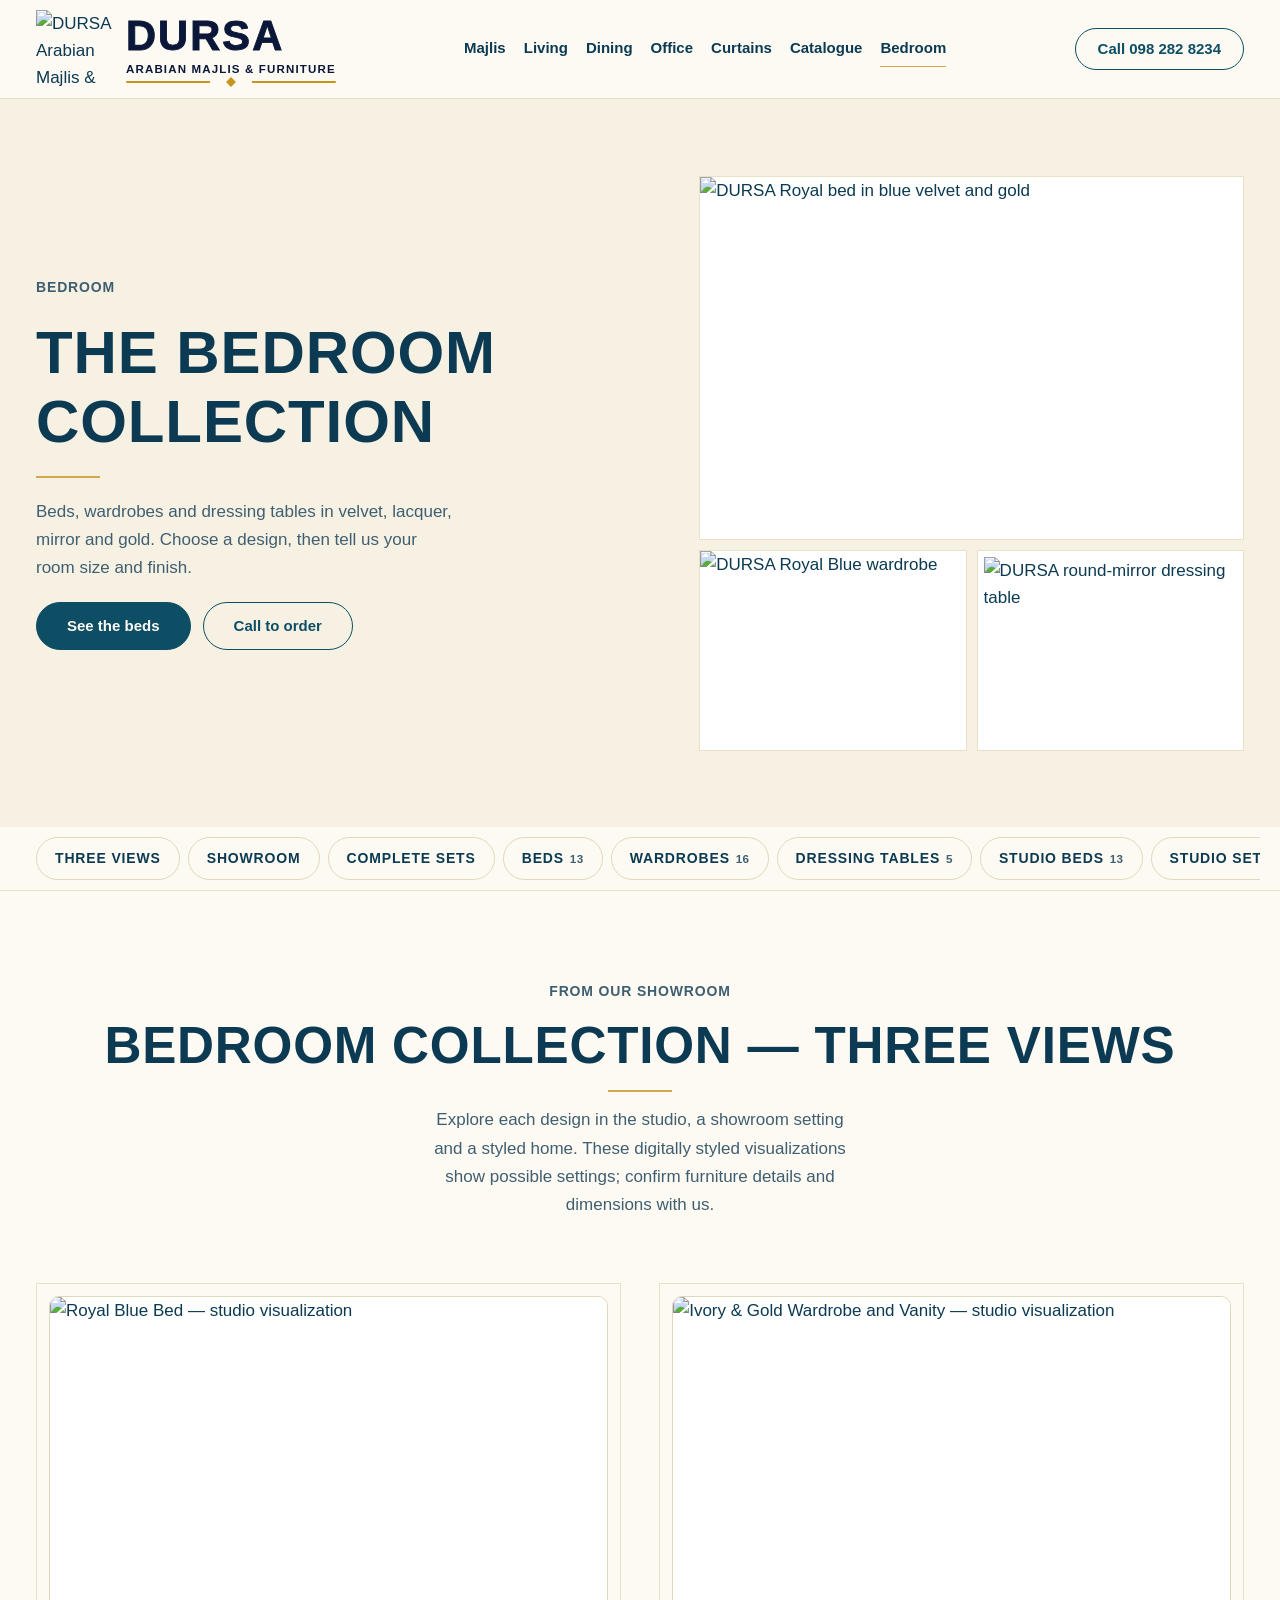
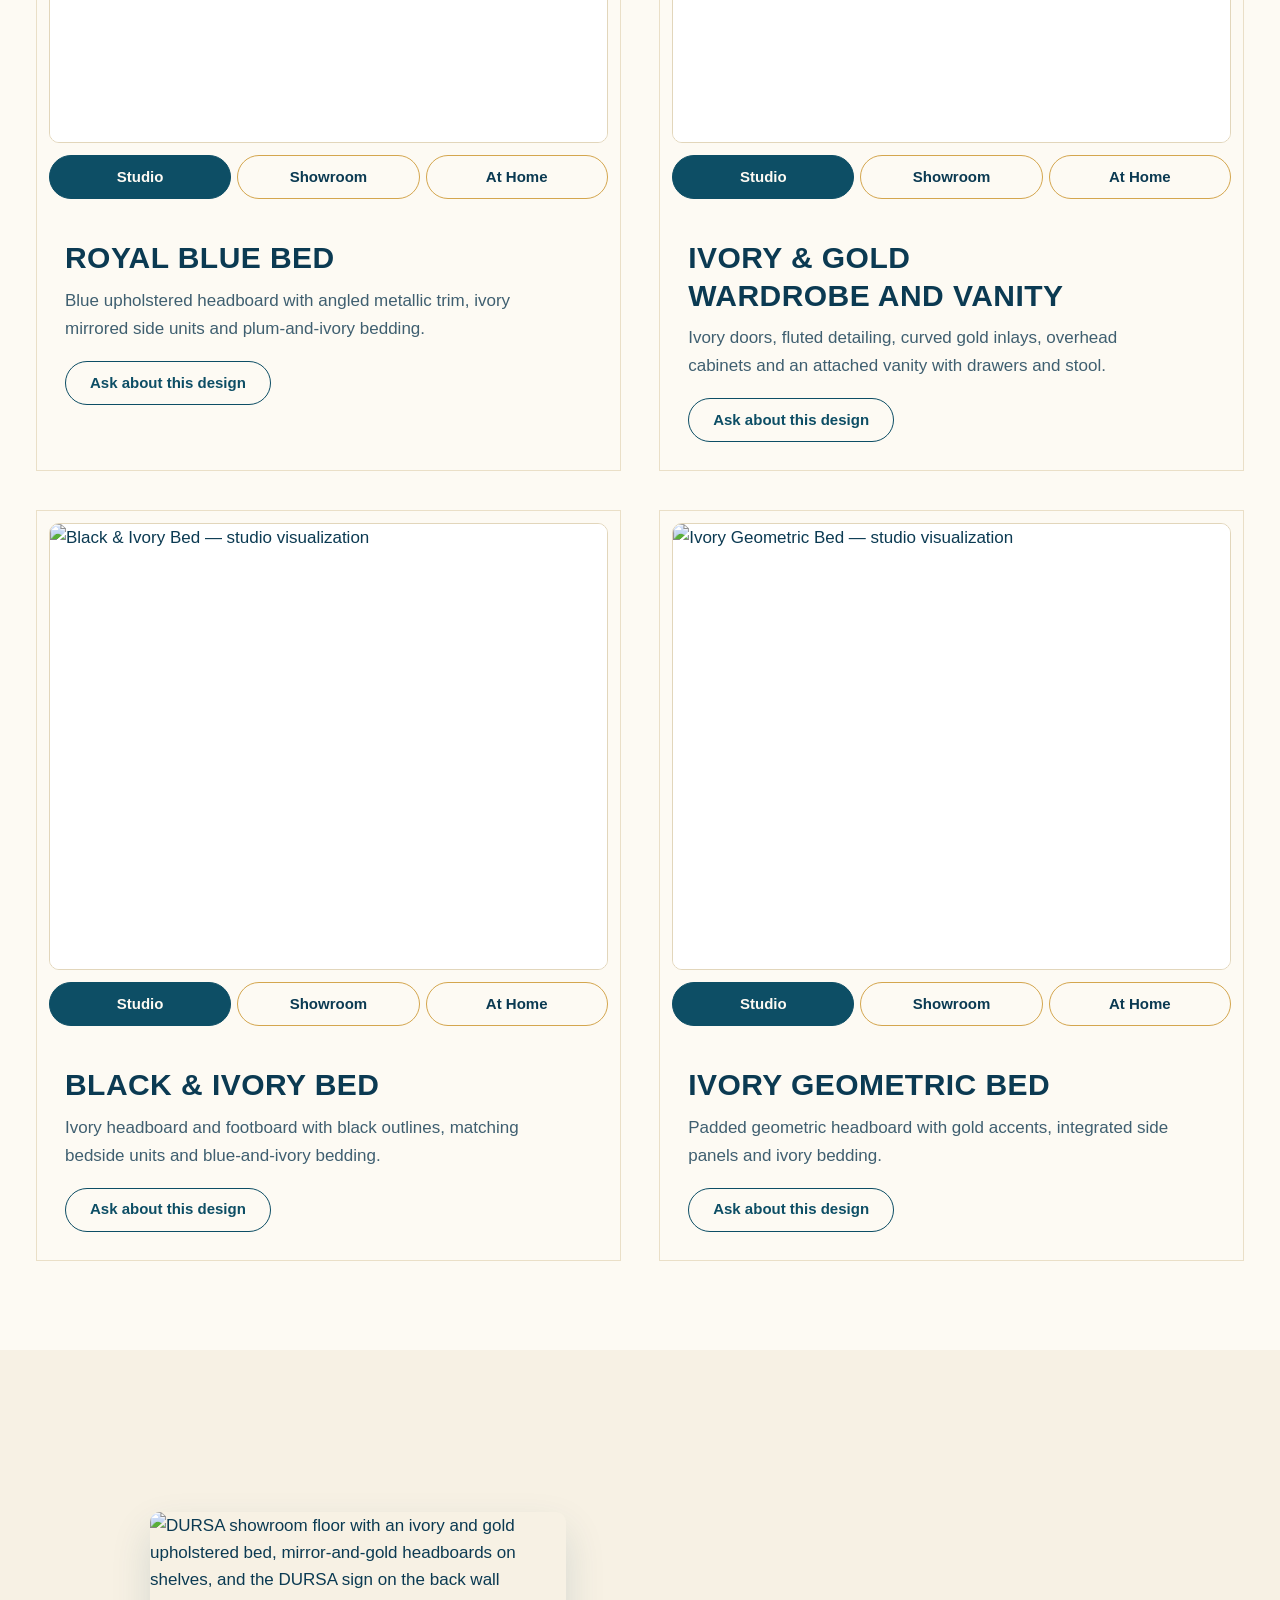
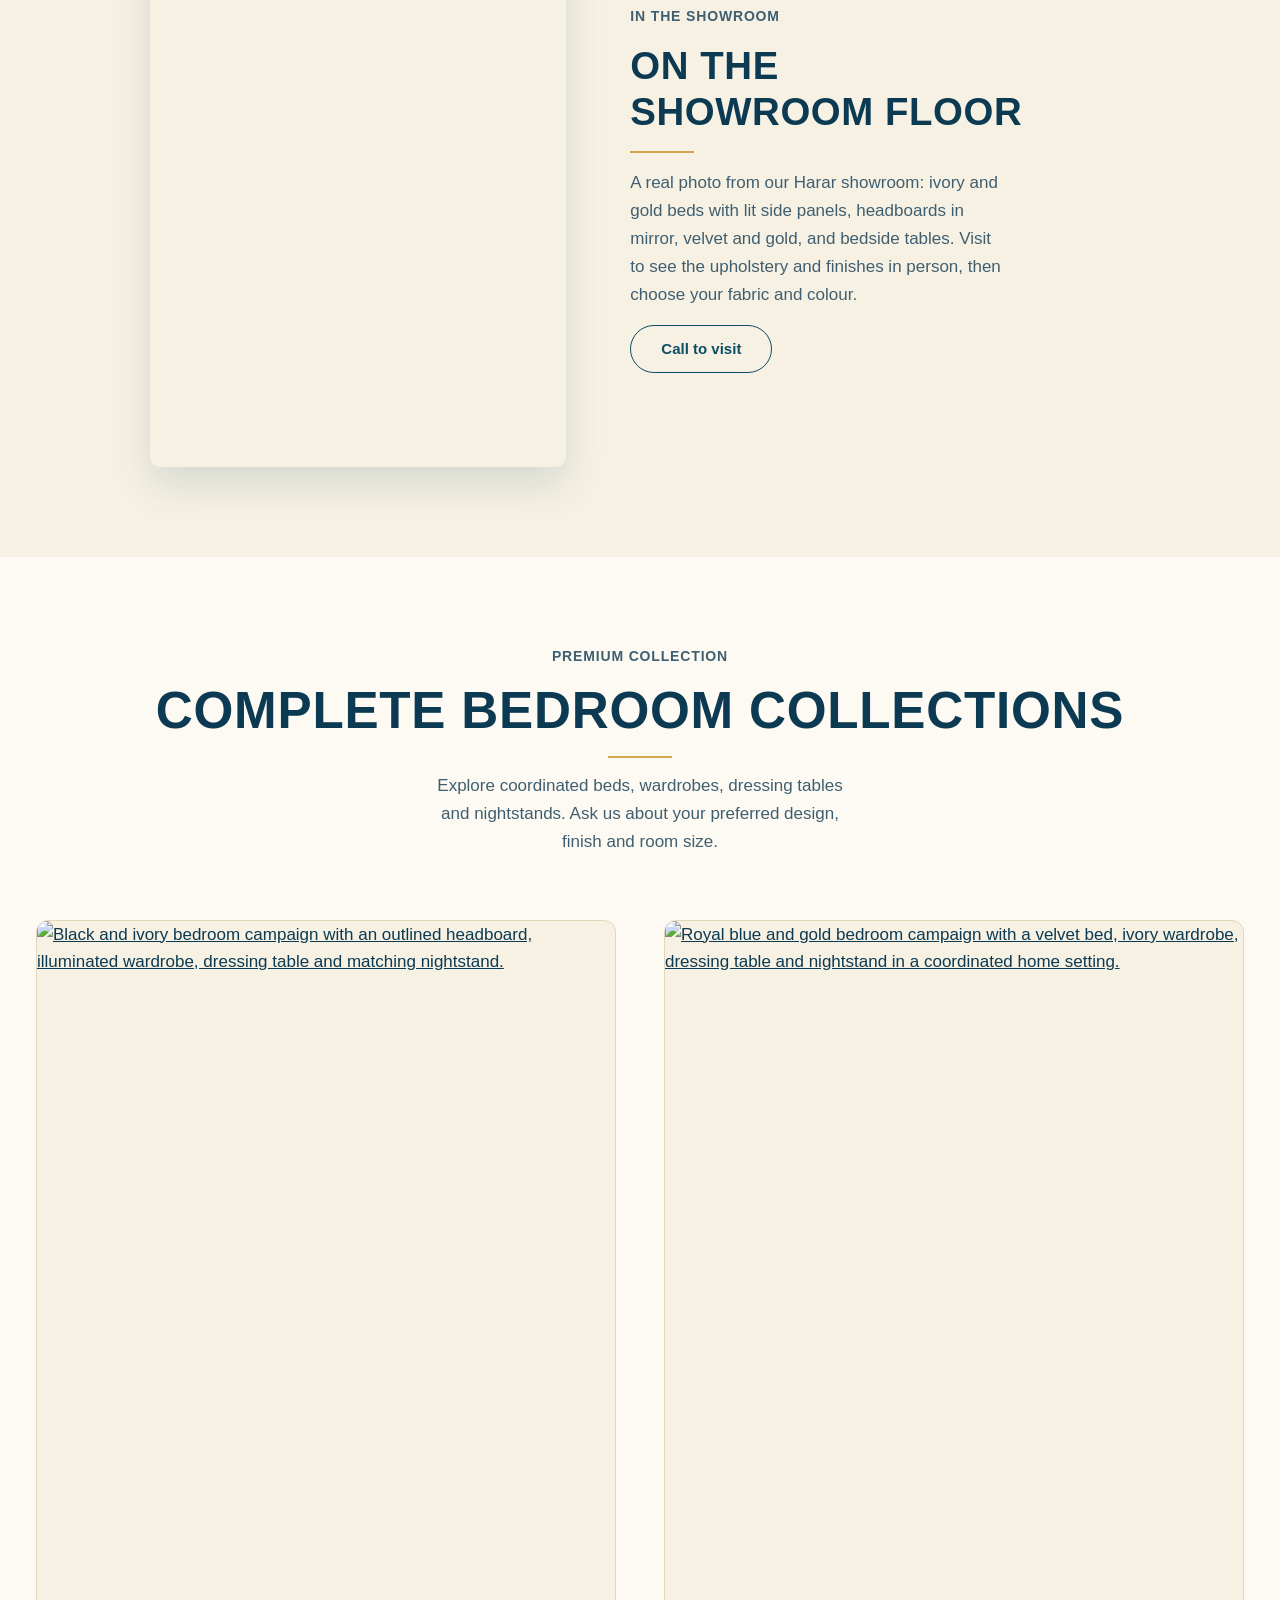
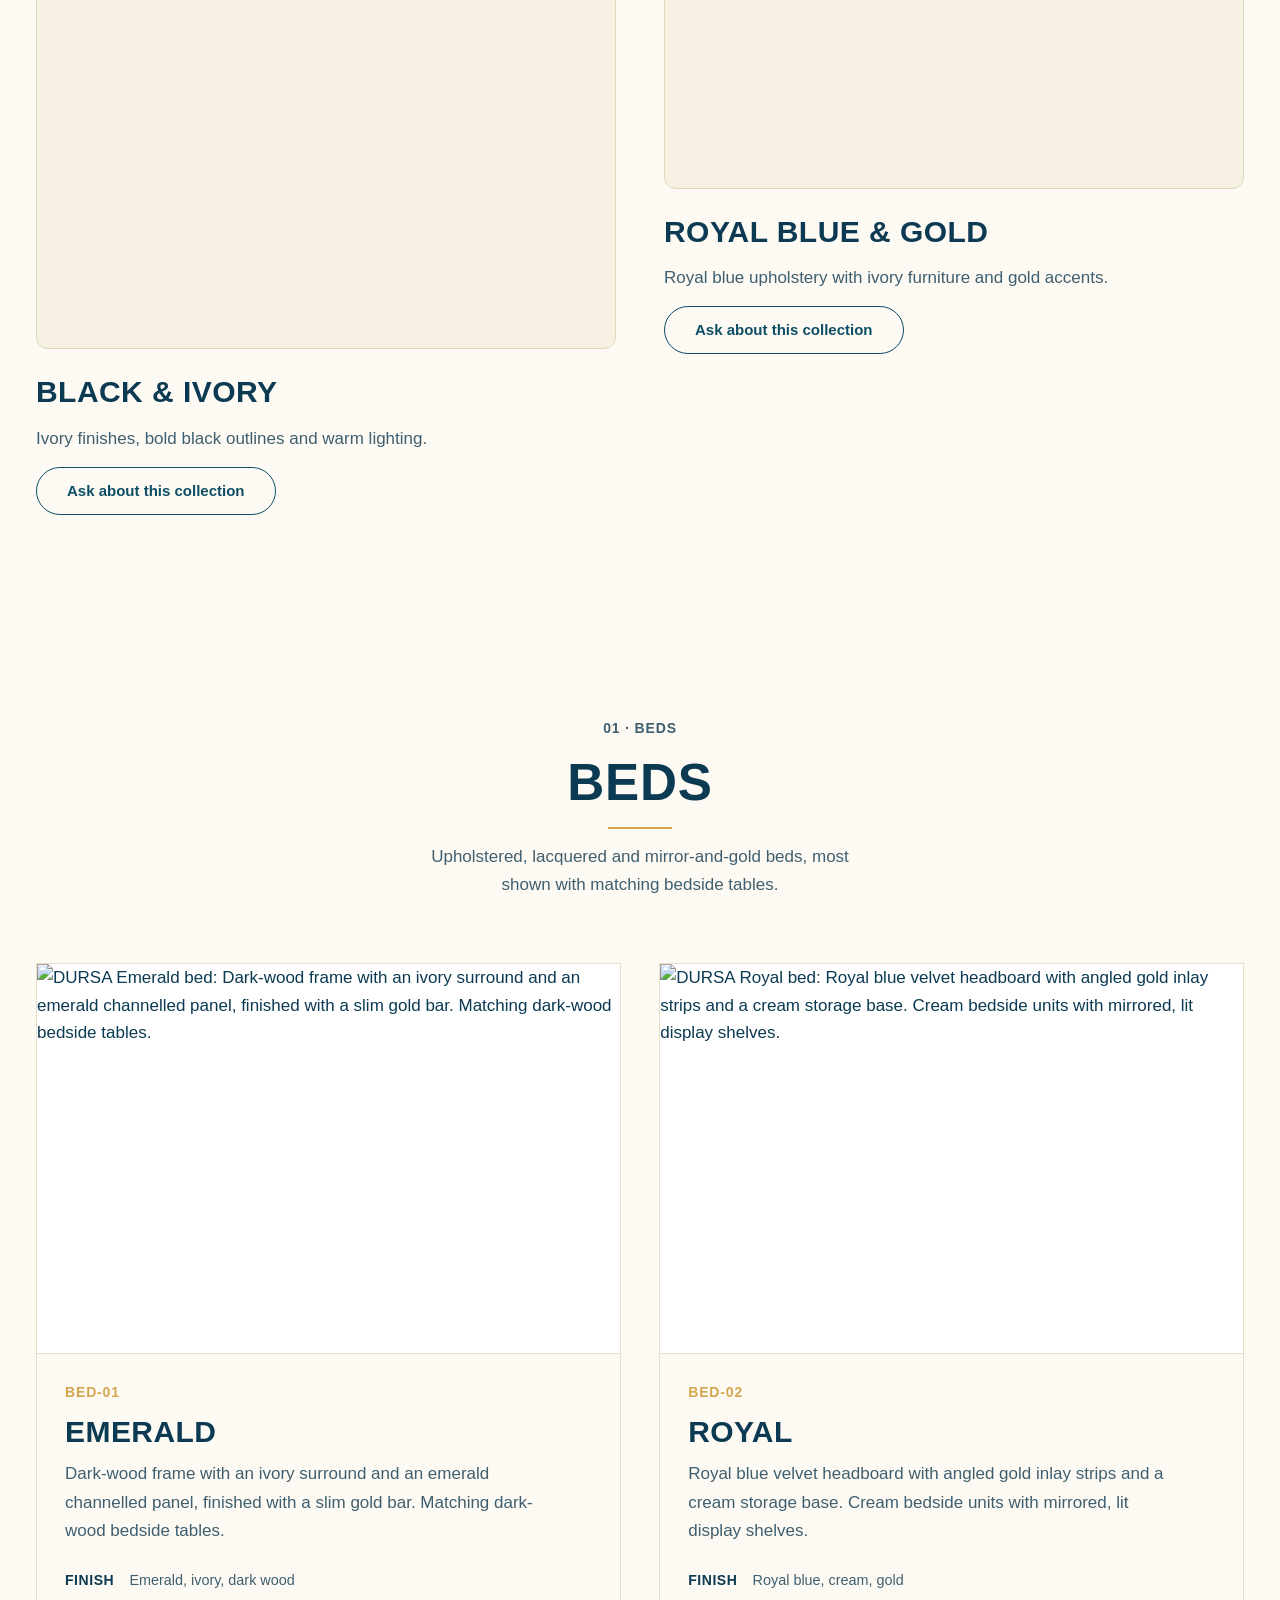
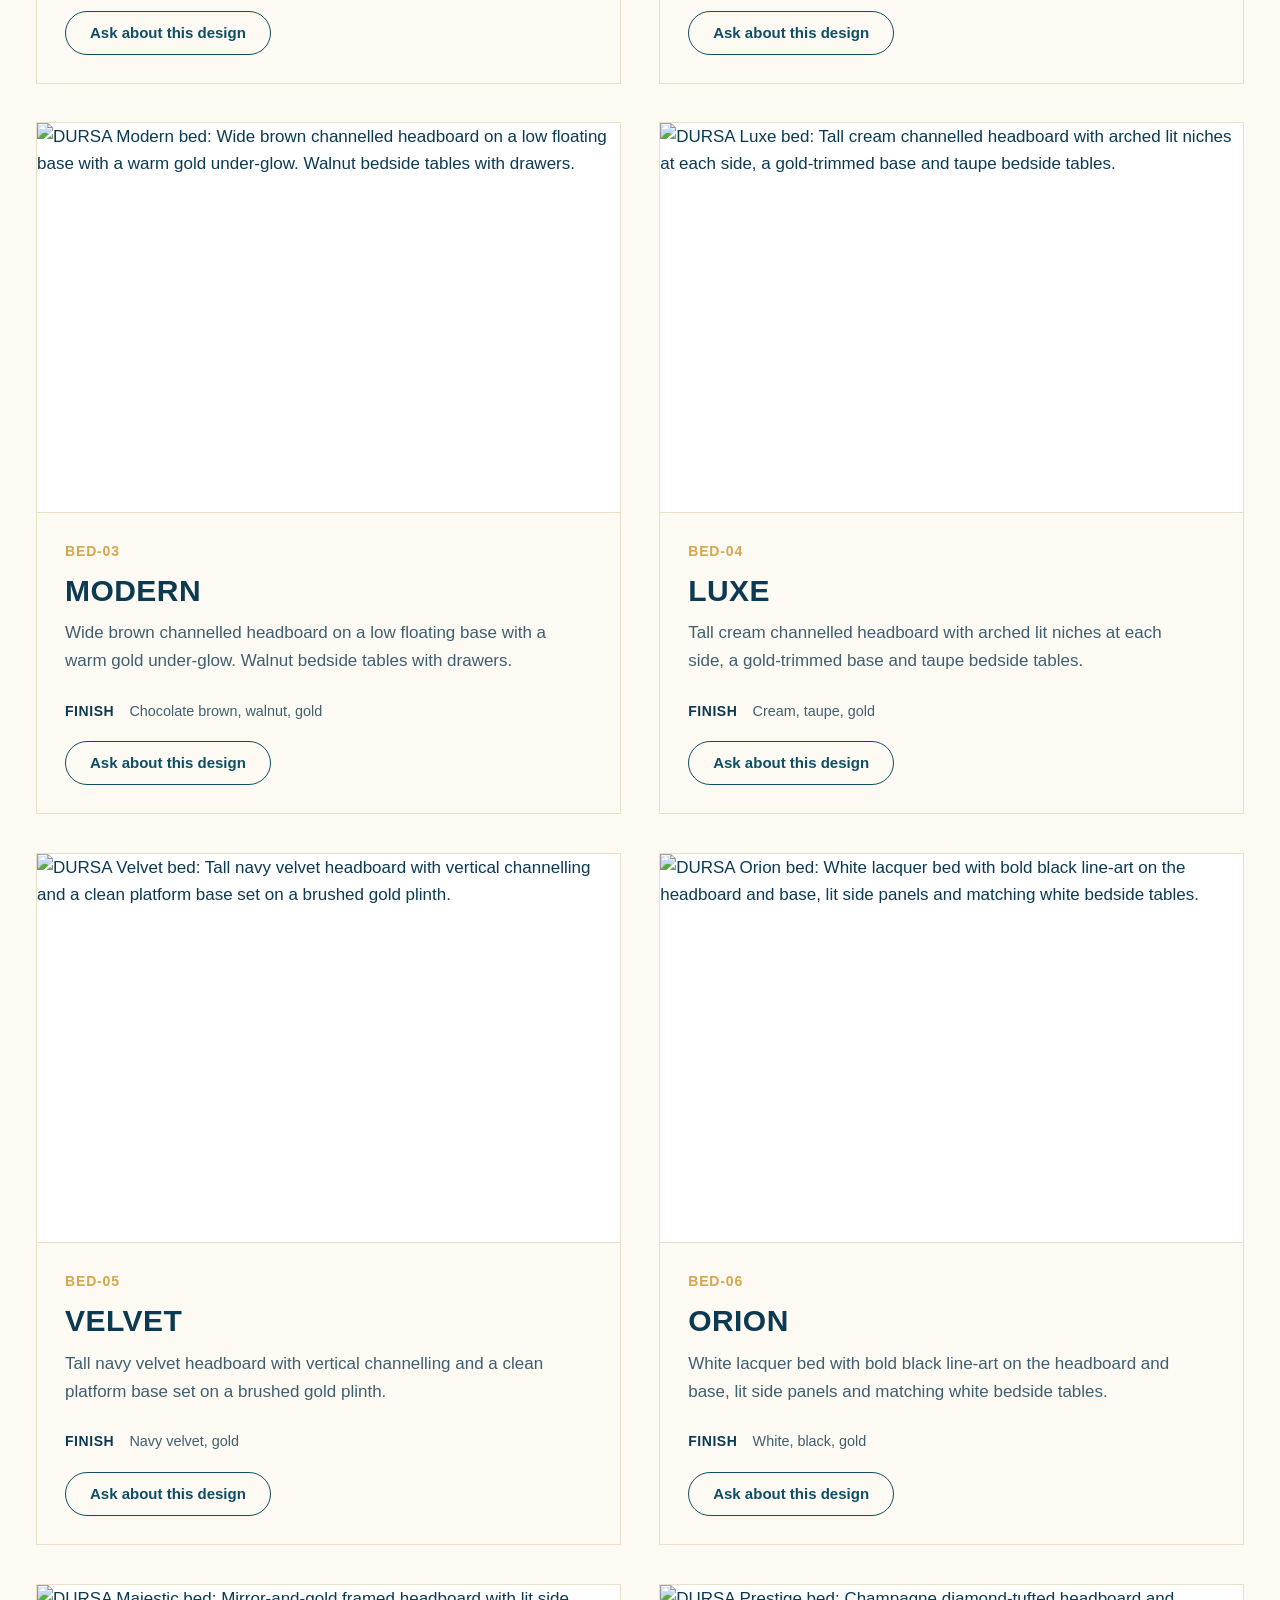
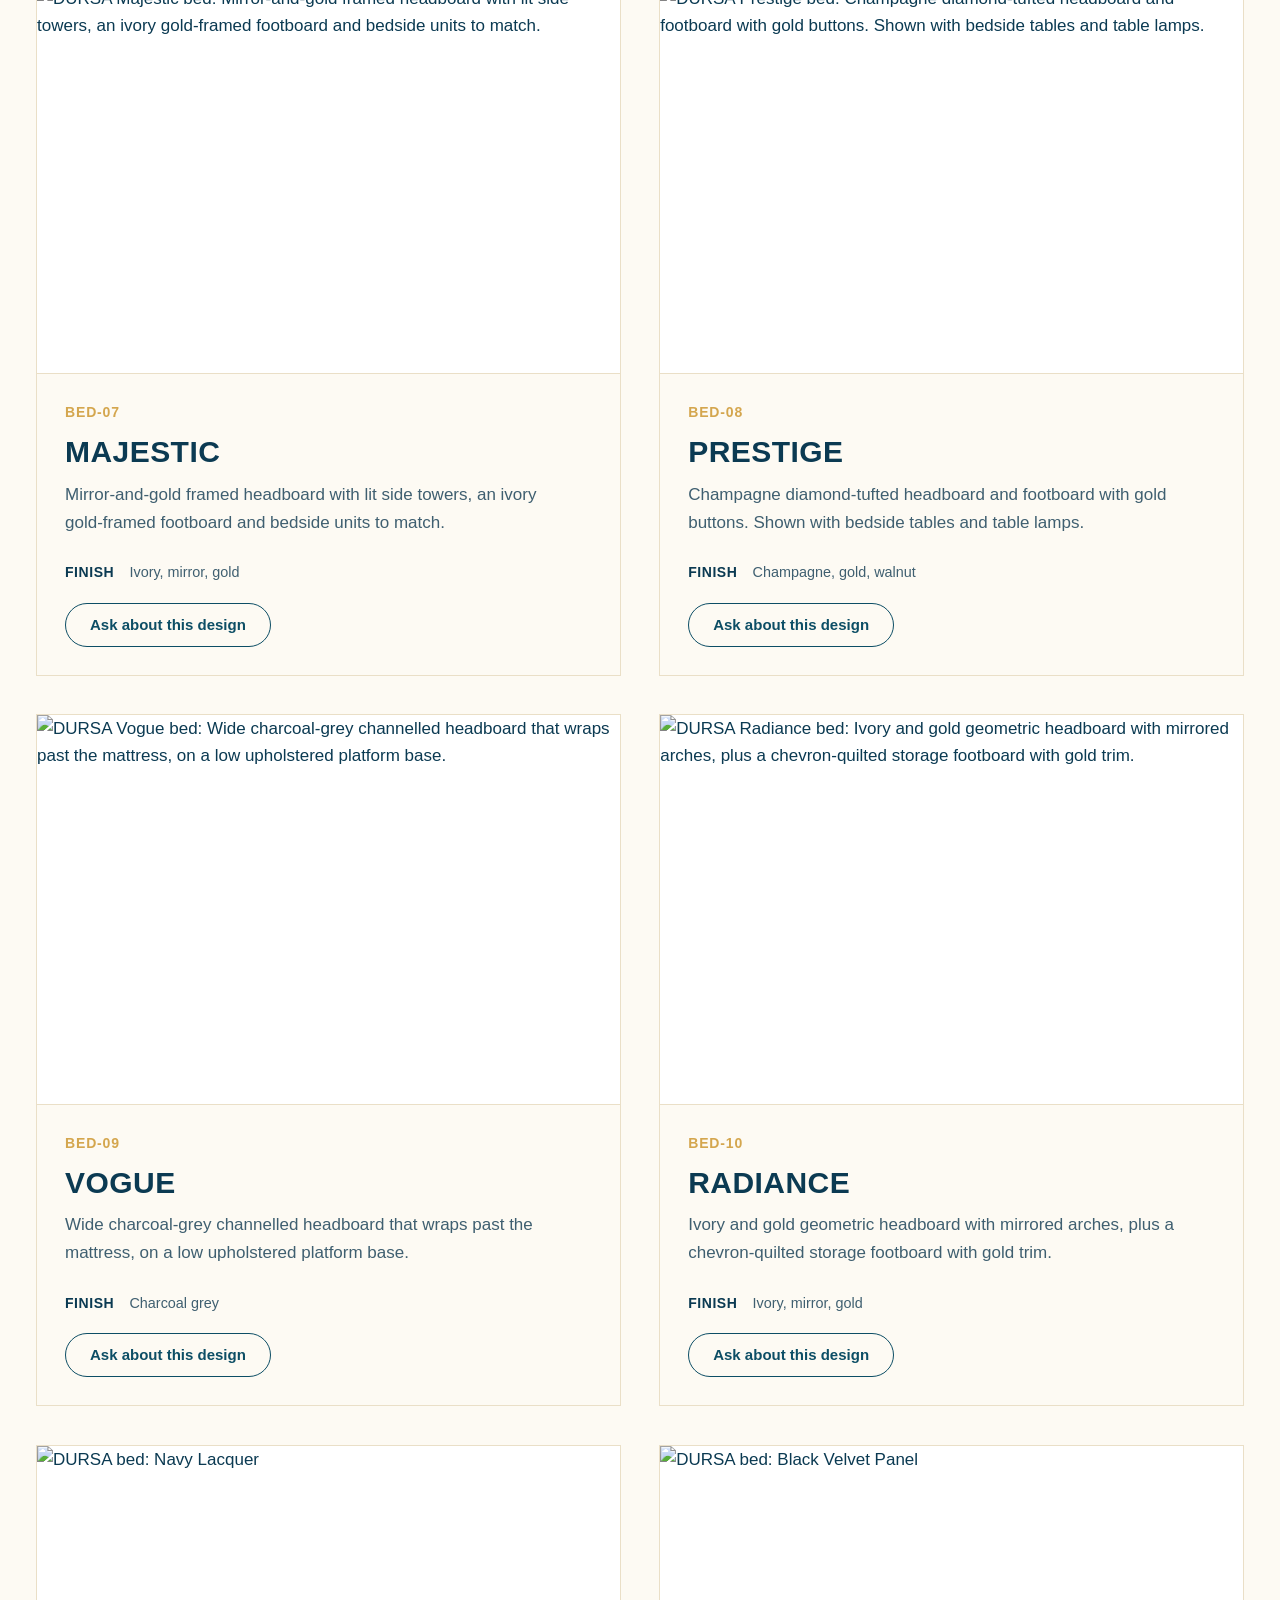
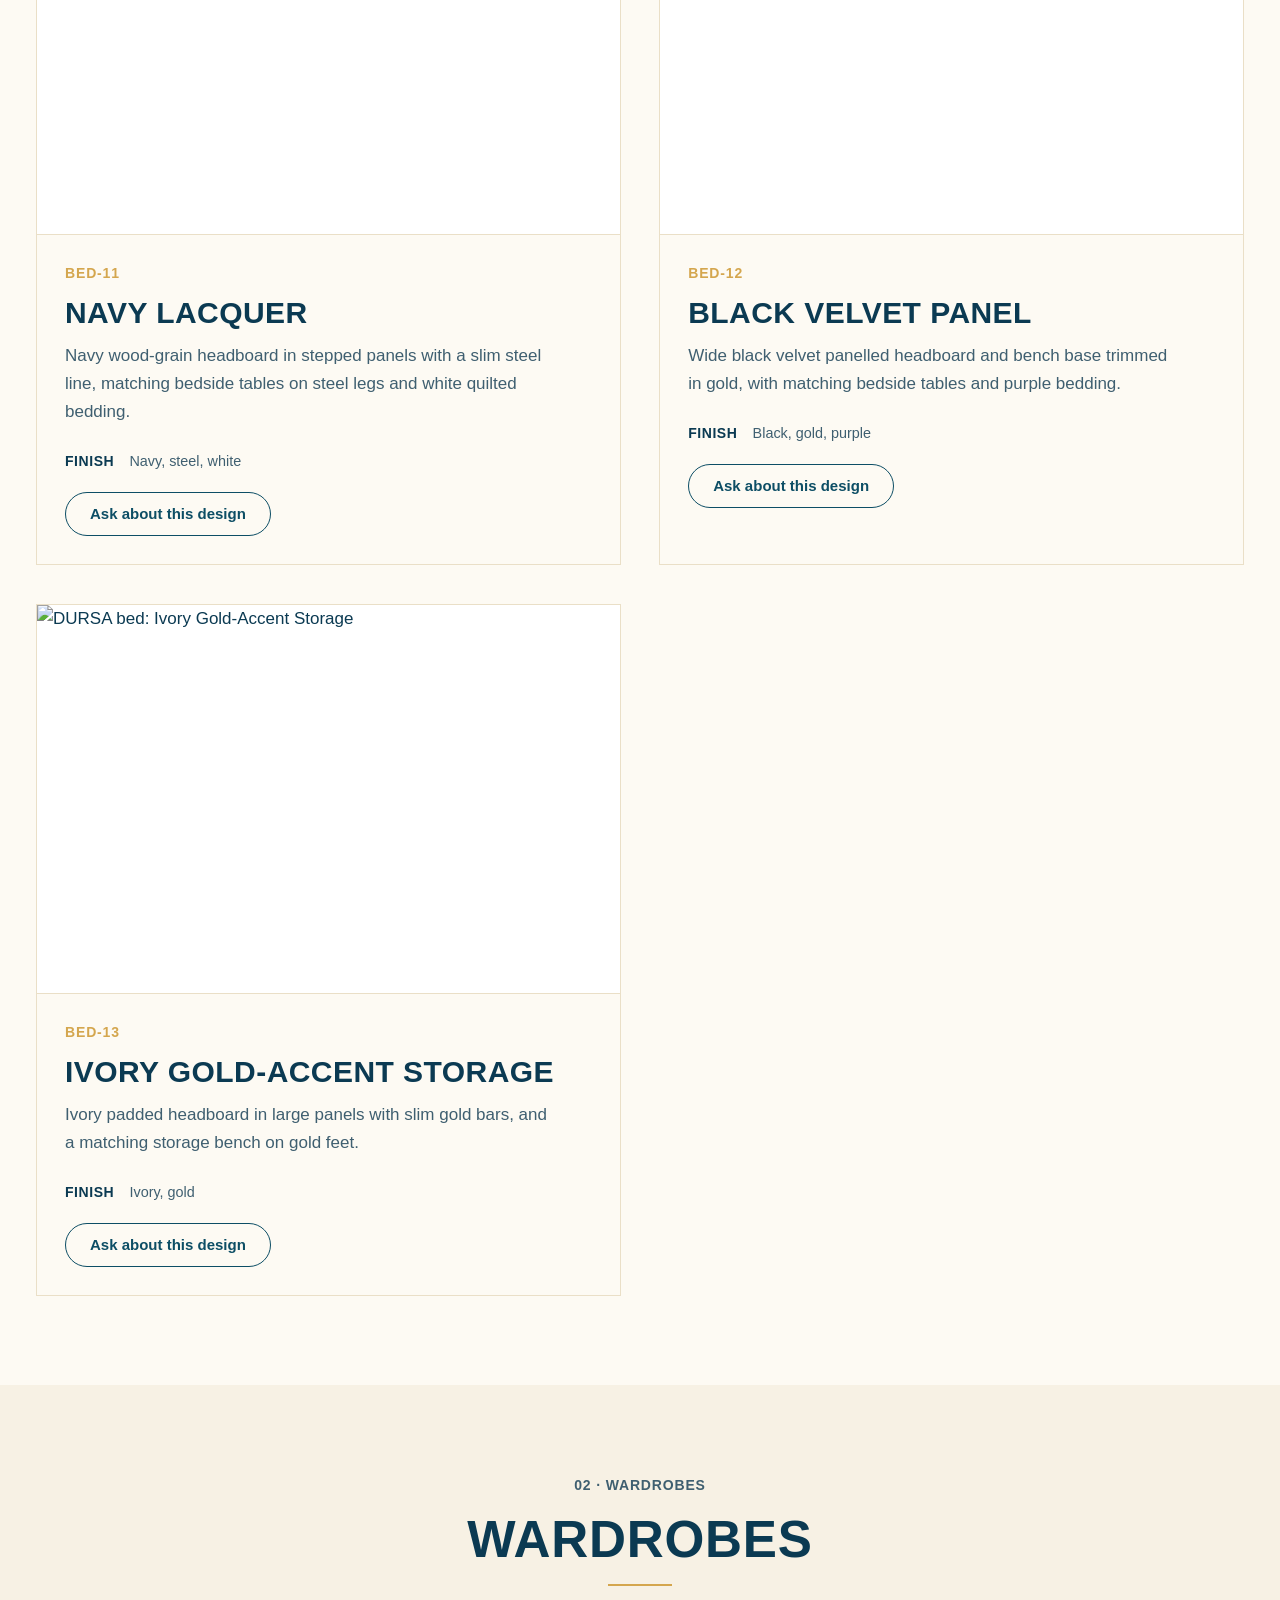
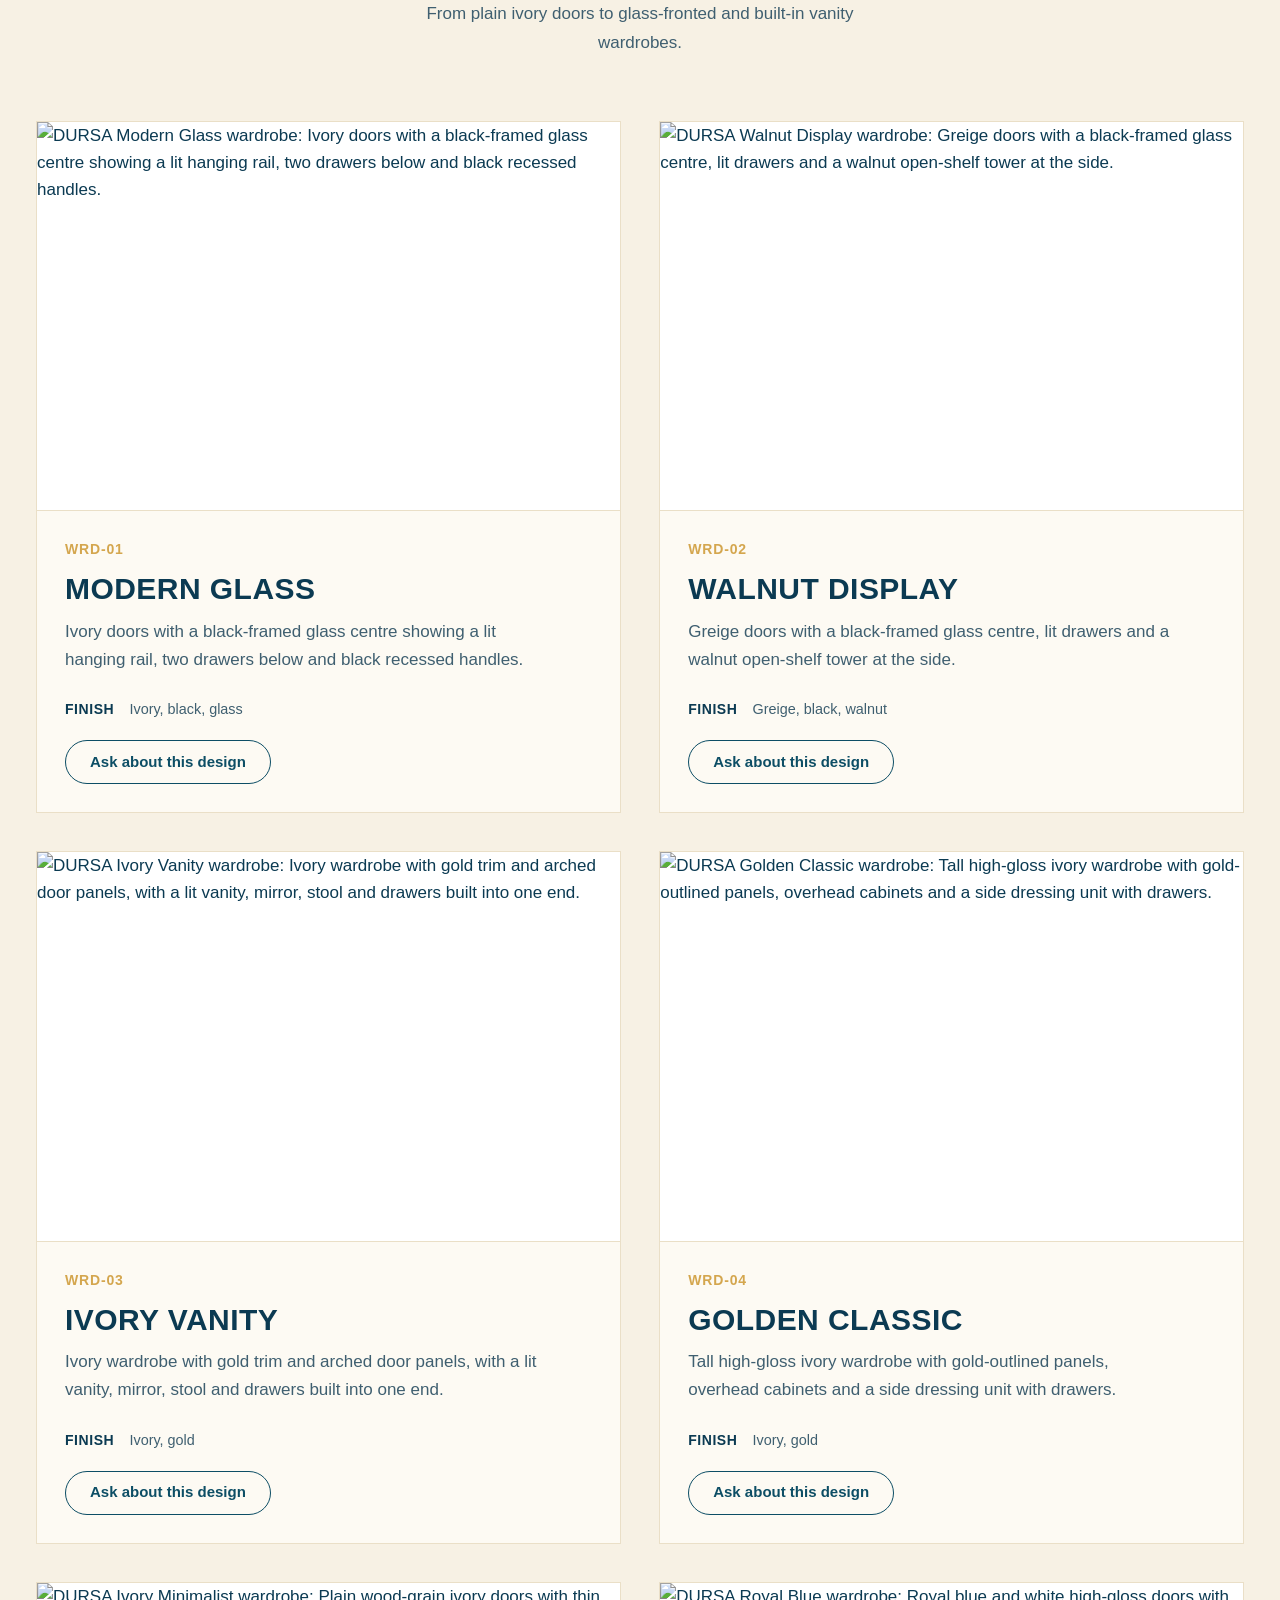
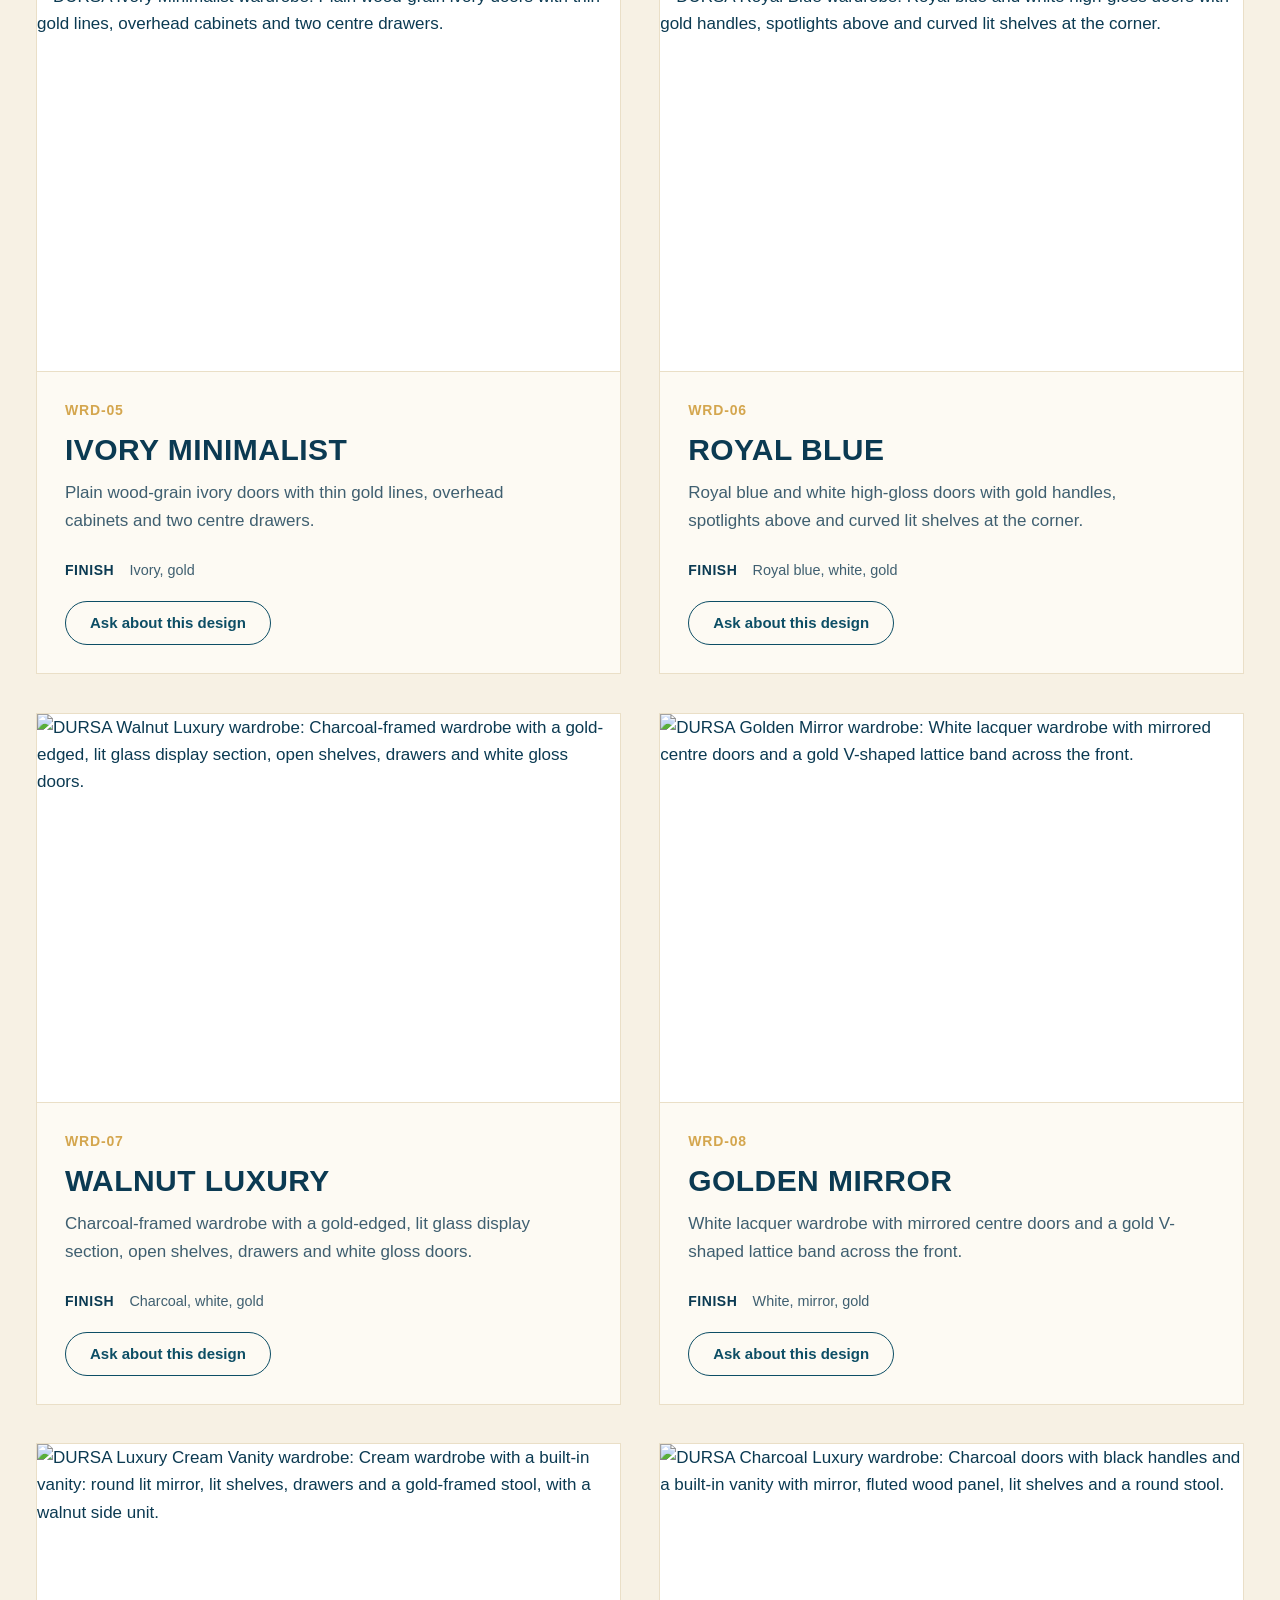
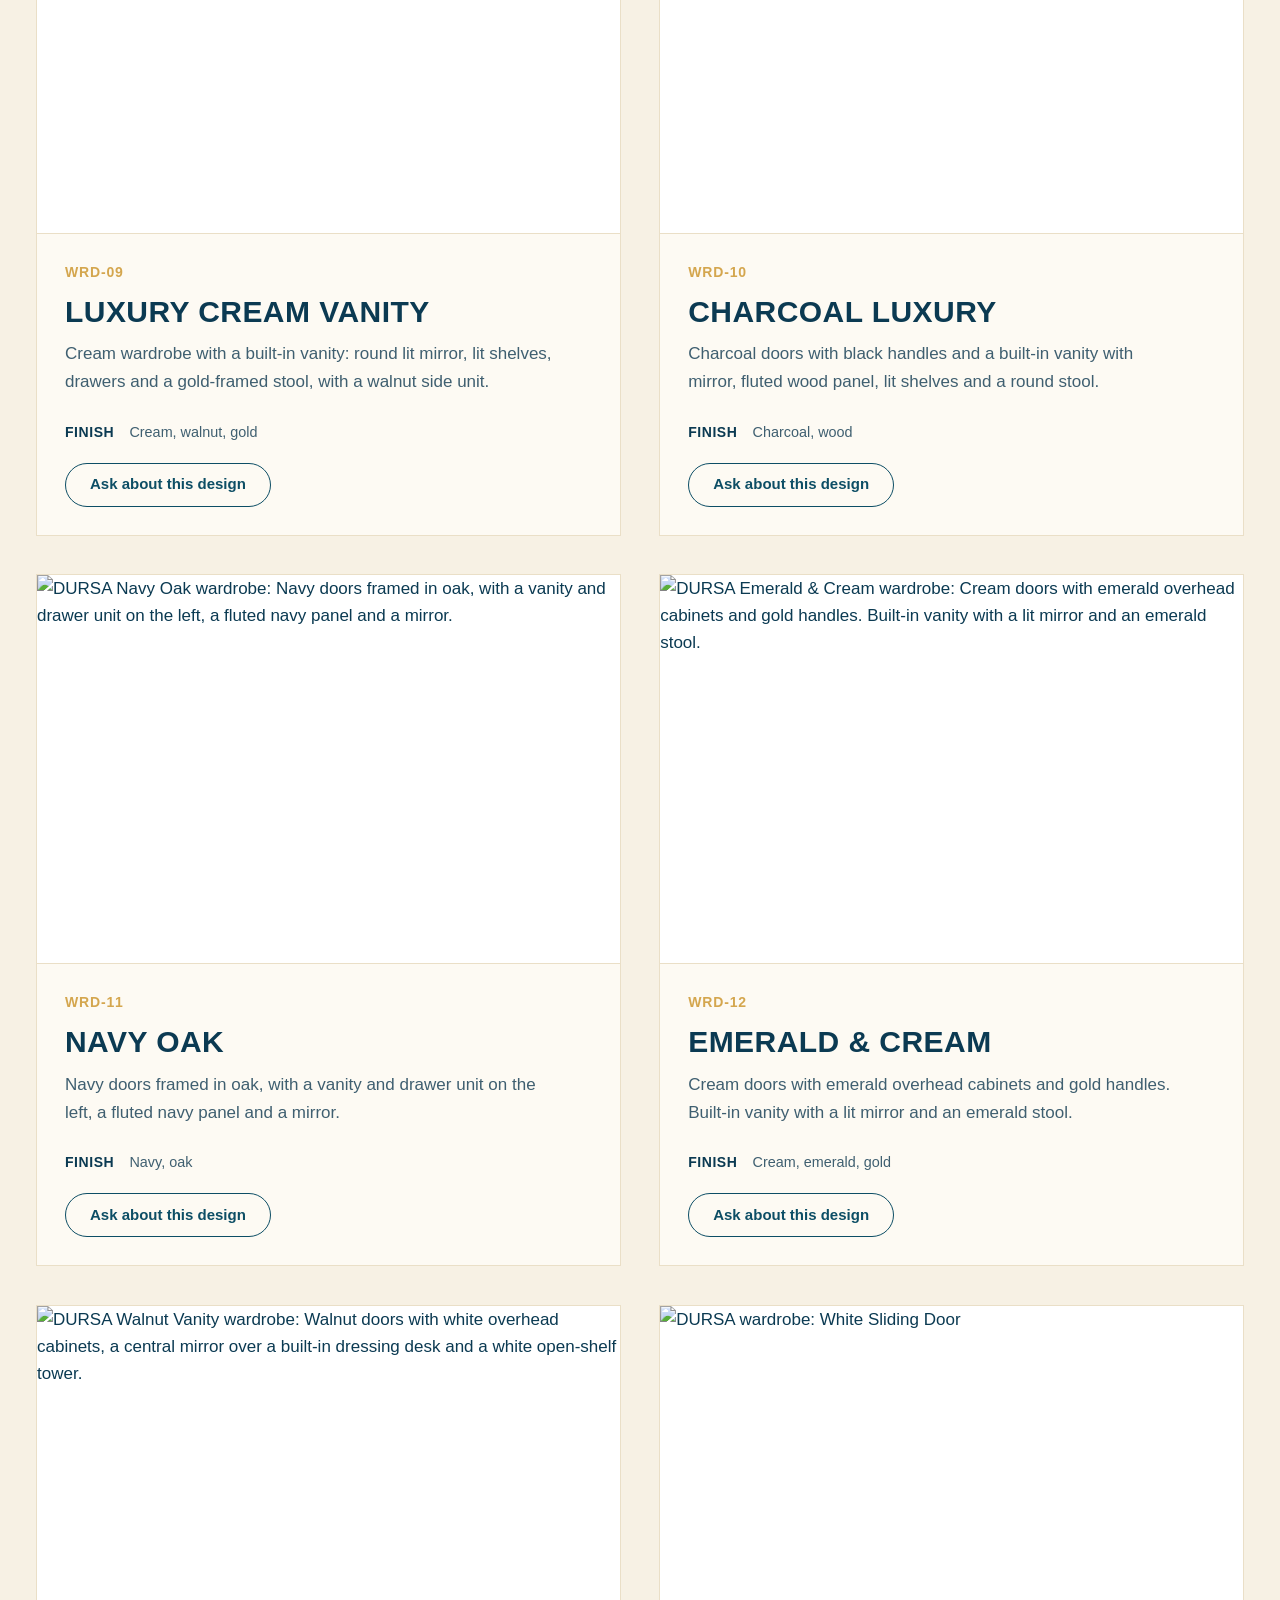
==== bedroom.html @ 4fcf88df "Add files via upload" ====
<!doctype html>
<html lang="en">
<head>
<meta charset="utf-8">
<meta name="viewport" content="width=device-width,initial-scale=1,viewport-fit=cover">
<meta name="description" content="DURSA bedroom collection, Harar, Ethiopia: 13 beds, 16 wardrobes and 5 dressing tables. Call 098 282 8234.">
<meta name="theme-color" content="#05445c">
<link rel="icon" type="image/png" sizes="32x32" href="dursa-icon-32.png">
<link rel="apple-touch-icon" sizes="180x180" href="dursa-icon-180.png">
<link rel="manifest" href="site.webmanifest">
<title>Bedroom Collection | DURSA</title>
<link rel="preconnect" href="https://fonts.gstatic.com" crossorigin>
<style>
/* Layout: ivory showroom pages. Hero = ghost word + product left, copy right. Split rows, full-bleed "At Home" shots, teal footer band. */
:root{
  --ivory:#fdfaf3;
  --ivory-2:#f7f1e4;
  --ghost:#f1eadb;
  --teal:#0d4e65;
  --teal-deep:#05445c;
  --gold:#cca971;
  --gold-line:#d4a64e;
  --ink:#0b3a52;
  --ink-soft:#3f5f70;
  --display:"Playfair Display","Didot","Bodoni 72",Georgia,serif;
  --body:"Jost","Avenir Next","Segoe UI",system-ui,sans-serif;
  color-scheme:light;
}
*{box-sizing:border-box}
html{scroll-behavior:smooth;scroll-padding-top:84px}
body{margin:0;background:var(--ivory);color:var(--ink);font-family:var(--body);font-size:1rem;line-height:1.6;-webkit-font-smoothing:antialiased}
img{display:block;max-width:100%;height:auto}
a{color:inherit}
h1,h2,h3{font-family:var(--display);font-weight:600;letter-spacing:-.02em;line-height:1.05;margin:0;text-wrap:balance;color:var(--ink)}
p{margin:0}
:focus-visible{outline:2px solid var(--gold-line);outline-offset:3px}
.wrap{max-width:1240px;margin-inline:auto;padding-left:max(16px,env(safe-area-inset-left,0px));padding-right:max(16px,env(safe-area-inset-right,0px))}
.rule{display:block;width:64px;height:2px;background:var(--gold-line);border:0;margin:0}
.eyebrow{font-size:.72rem;letter-spacing:.28em;text-transform:uppercase;font-weight:500;color:var(--ink-soft)}

/* buttons */
.pill{display:inline-flex;align-items:center;justify-content:center;gap:.6em;min-height:48px;padding:0 30px;border:1.5px solid var(--teal);border-radius:999px;background:transparent;color:var(--teal);font:500 .95rem/1 var(--body);text-decoration:none;cursor:pointer;transition:background .2s,color .2s}
.pill:hover{background:var(--teal);color:var(--ivory)}
.pill.solid{background:var(--teal);color:var(--ivory)}
.pill.solid:hover{background:var(--teal-deep)}
.pill.gold{border-color:var(--gold);color:var(--ivory)}
.pill.gold:hover{background:var(--gold);color:var(--teal-deep)}


/* landing */
.landing{position:relative;background:var(--teal-deep);color:var(--ivory);overflow:hidden}
.landing picture,.landing img{display:block;width:100%}
.landing img{height:clamp(600px,90vh,840px);object-fit:cover;object-position:center 48%}
.landing::after{content:"";position:absolute;inset:0;background:linear-gradient(180deg,rgba(5,68,92,0) 42%,rgba(5,68,92,.72) 76%,rgba(5,68,92,.95) 100%)}
.landing .copy{position:absolute;z-index:2;left:0;right:0;bottom:0}
.landing .copy .wrap{padding-block:clamp(28px,5vw,64px);display:grid;gap:18px;justify-items:start}
.landing h1{color:var(--ivory);font-size:clamp(2.4rem,6vw,5rem);max-width:15ch;text-shadow:0 2px 24px rgba(5,68,92,.35)}
.landing .eyebrow{color:#f6e3bd;text-shadow:0 1px 12px rgba(5,68,92,.8);background:rgba(5,68,92,.55);padding:6px 12px}
.landing p.lede{max-width:44ch;color:#e6eef1;font-size:clamp(1rem,1.6vw,1.2rem)}
.landing .cta{display:flex;flex-wrap:wrap;gap:12px;margin-top:6px}
.pill.ivory{background:var(--ivory);border-color:var(--ivory);color:var(--teal-deep)}
.pill.ivory:hover{background:var(--gold);border-color:var(--gold);color:var(--teal-deep)}
.pill.ghost{border-color:rgba(253,250,243,.7);color:var(--ivory)}
.pill.ghost:hover{background:rgba(253,250,243,.14);color:var(--ivory)}
.facts{background:var(--teal-deep);border-top:1px solid rgba(204,169,113,.35)}
.facts .wrap{display:flex;flex-wrap:wrap;gap:8px 36px;padding-block:16px;font-size:.78rem;letter-spacing:.16em;text-transform:uppercase;color:#cfe0e6;justify-content:center}
.facts span b{color:var(--gold);font-weight:500;margin-right:.5em}
@media (max-width:640px){.landing img{height:640px;object-position:center 40%}.landing::after{background:linear-gradient(180deg,rgba(5,68,92,0) 34%,rgba(5,68,92,.78) 66%,rgba(5,68,92,.96) 100%)}.facts .wrap{justify-content:flex-start;gap:6px 24px;font-size:.7rem}}

/* header */
.topbar{position:sticky;top:env(safe-area-inset-top,0px);z-index:20;background:rgba(253,250,243,.94);backdrop-filter:blur(8px);border-bottom:1px solid #e9dfc9}
body::before{content:"";position:fixed;inset:0 0 auto;height:env(safe-area-inset-top,0px);z-index:30;background:var(--ivory)}
.topbar .wrap{display:grid;grid-template-columns:1fr auto 1fr;align-items:center;min-height:80px;gap:16px}
.nav{display:flex;gap:28px;font-size:.9rem;font-weight:500}
.nav a{text-decoration:none;padding:6px 0;border-bottom:1.5px solid transparent}
.nav a:hover{border-bottom-color:var(--gold-line)}
.menu-btn{display:none;width:44px;height:44px;border:0;background:none;color:var(--ink);cursor:pointer;padding:0}
.menu-btn svg{width:28px;height:28px}
.brand{display:flex;align-items:center;gap:12px;text-decoration:none}
.brand img{width:54px;height:54px;border-radius:50%}
.brand-text{display:flex;flex-direction:column;line-height:1}
.brand-name{font-family:var(--display);font-weight:700;font-size:2.15rem;letter-spacing:-.01em;color:var(--teal)}
.brand-tag{font-size:.5rem;letter-spacing:.24em;font-weight:500;color:var(--teal);margin-top:4px;white-space:nowrap}
.top-actions{display:flex;justify-content:flex-end}
.top-actions .pill{min-height:42px;padding:0 22px;font-size:.88rem}
.top-actions .pill svg{display:none}
.mobile-nav{display:none}

/* hero blocks */
.hero{position:relative;overflow:hidden;background:var(--ivory)}
.hero .ghost{position:absolute;left:-.04em;top:.02em;font-family:var(--display);font-weight:700;font-size:clamp(6.5rem,19vw,17rem);line-height:.9;letter-spacing:-.03em;color:var(--ghost);pointer-events:none;user-select:none;white-space:nowrap}
.hero .wrap{position:relative;display:grid;grid-template-columns:minmax(0,1.7fr) minmax(0,1fr);align-items:center;gap:clamp(16px,4vw,64px);padding-block:clamp(40px,6vw,88px)}
.hero figure{margin:0}
.hero figure img{width:100%;mix-blend-mode:multiply;-webkit-mask-image:linear-gradient(to right,transparent,#000 7%,#000 93%,transparent),linear-gradient(to bottom,transparent,#000 9%,#000 91%,transparent);-webkit-mask-composite:source-in;mask-image:linear-gradient(to right,transparent,#000 7%,#000 93%,transparent),linear-gradient(to bottom,transparent,#000 9%,#000 91%,transparent);mask-composite:intersect}
.hero-copy{display:flex;flex-direction:column;gap:20px;align-items:flex-start}
.hero-copy h1,.hero-copy h2{font-size:clamp(2.4rem,4.6vw,4rem)}
.hero-copy p{color:var(--ink-soft);max-width:30ch;font-size:1.05rem}
.swatches{display:flex;align-items:center;gap:12px;font-size:.95rem;color:var(--ink-soft)}
.sw{width:42px;height:42px;border-radius:50%;border:1px solid #e0d5bd;flex:none}
.sw.ivory{background:#efe6d6}.sw.teal{background:var(--teal)}.sw.char{background:#34363a}
.swatch-row{display:flex;flex-direction:column;gap:10px}
.swatch-row .dots{display:flex;gap:12px}

/* split rows */
.split{background:var(--ivory)}
.split .wrap{display:grid;grid-template-columns:minmax(0,1fr) minmax(0,2fr);align-items:center;gap:clamp(20px,4vw,56px);padding-block:clamp(24px,4vw,56px)}
.split.flip .wrap{grid-template-columns:minmax(0,2fr) minmax(0,1fr)}
.split.flip .split-copy{order:2}
.split-copy{display:flex;flex-direction:column;gap:18px}
.split-copy h2{font-size:clamp(1.9rem,3.2vw,2.8rem);text-transform:uppercase;letter-spacing:-.01em;line-height:1.02}
.split-copy p{color:var(--ink-soft);max-width:26ch;font-size:1.05rem}
.split figure{margin:0;overflow:hidden}
.split figure img{width:100%;aspect-ratio:16/10;object-fit:cover}

/* at home */
.athome{position:relative;margin:0}
.athome img{width:100%;aspect-ratio:16/8;object-fit:cover;object-position:center 60%}
.athome img.tall-m{aspect-ratio:16/9}
.tag{position:absolute;top:clamp(16px,3vw,40px);left:0;background:var(--ivory);padding:18px 28px 14px max(24px,env(safe-area-inset-left,0px));font-size:.8rem;letter-spacing:.3em;font-weight:500;text-transform:uppercase;color:var(--ink)}
.tag::after{content:"";display:block;width:56px;height:2px;background:var(--gold-line);margin:7px auto 0 0}

/* dining tiles */
.tiles{display:grid;grid-template-columns:1fr 1fr;gap:8px;background:var(--ivory)}
.tile{position:relative;margin:0}
.tile img{width:100%;aspect-ratio:5/4;object-fit:cover}
.tile figcaption{position:absolute;top:0;left:0;padding:22px 26px;font-family:var(--display);font-weight:600;font-size:clamp(1rem,2vw,1.5rem);letter-spacing:.02em;text-transform:uppercase;color:var(--ink);background:linear-gradient(180deg,rgba(253,250,243,.85),rgba(253,250,243,0));width:100%}
.tile figcaption::before{content:"";display:block;width:52px;height:2px;background:var(--gold-line);margin-bottom:10px}

/* catalogue */
.catalogue{background:var(--ivory-2);padding-block:clamp(56px,8vw,112px)}
.sec-head{display:flex;flex-direction:column;gap:14px;align-items:center;text-align:center;margin-bottom:clamp(32px,5vw,64px)}
.sec-head h2{font-size:clamp(2.2rem,5vw,3.8rem)}
.sec-head .rule{margin-inline:auto}
.sec-head p{color:var(--ink-soft);max-width:46ch}
.item{display:grid;grid-template-columns:minmax(0,1fr) minmax(0,2fr);gap:clamp(20px,4vw,56px);align-items:center;padding-block:clamp(24px,3vw,40px);border-top:1px solid #e2d6bb}
.item:nth-child(even){grid-template-columns:minmax(0,2fr) minmax(0,1fr)}
.item:nth-child(even) .item-copy{order:2}
.item-copy{display:flex;flex-direction:column;gap:14px;align-items:flex-start}
.code{font-family:var(--display);font-weight:700;font-size:clamp(2.4rem,4vw,3.4rem);line-height:1;color:var(--ink)}
.item-copy h3{font-family:var(--body);font-weight:400;font-size:1.25rem;letter-spacing:0;color:var(--ink-soft)}
.item figure{margin:0}
.item figure img{width:100%;mix-blend-mode:multiply}

/* bedroom */
.bedroom{background:var(--ivory);padding-block:clamp(56px,8vw,112px)}
.pair{display:grid;grid-template-columns:1fr 1fr;gap:clamp(16px,3vw,40px)}
.grid3{display:grid;grid-template-columns:repeat(3,minmax(0,1fr));gap:clamp(24px,3vw,40px) clamp(16px,2.4vw,32px)}
@media (max-width:980px){.grid3{grid-template-columns:1fr 1fr}}
@media (max-width:640px){.grid3{grid-template-columns:1fr}}
.card .img img{aspect-ratio:4/3}
.card.cut .img{background:var(--ivory-2)}
.card.cut img{mix-blend-mode:multiply;object-fit:contain;aspect-ratio:4/3}
.more-head{margin:clamp(40px,6vw,72px) 0 28px;display:flex;flex-direction:column;gap:12px;align-items:flex-start}
.more-head h3{font-size:clamp(1.6rem,3vw,2.2rem)}
.curtains{background:var(--ivory);padding-block:clamp(56px,8vw,112px)}
.cfeature{display:grid;grid-template-columns:minmax(0,5fr) minmax(0,6fr);gap:clamp(24px,5vw,72px);align-items:center;max-width:980px;margin-inline:auto}
.cfeature figure{margin:0}
.cfeature img{width:100%;box-shadow:0 18px 40px rgba(5,68,92,.14)}
.cfeature-copy{display:flex;flex-direction:column;gap:16px;align-items:flex-start}
.cfeature-copy h3{font-size:clamp(1.8rem,3vw,2.6rem)}
.cfeature-copy p{color:var(--ink-soft);max-width:40ch}
.cfeature-copy .fine{font-size:.9rem}
@media (max-width:760px){.cfeature{grid-template-columns:1fr}.cfeature figure{max-width:460px}}
.gallery{background:var(--ivory-2);padding-block:clamp(56px,8vw,112px)}
.mosaic{display:grid;grid-template-columns:1fr 1fr;gap:clamp(8px,1.4vw,16px)}
.mosaic figure{margin:0;position:relative;overflow:hidden}
.mosaic figure.wide{grid-column:1/-1}
.mosaic img{width:100%;height:100%;aspect-ratio:4/3;object-fit:cover}
.mosaic figure.wide img{aspect-ratio:16/8}
.mosaic figcaption{position:absolute;left:0;bottom:0;padding:12px 18px;background:rgba(253,250,243,.92);font-size:.78rem;letter-spacing:.16em;text-transform:uppercase;font-weight:500;color:var(--ink)}
@media (max-width:640px){.mosaic{grid-template-columns:1fr}.mosaic figure.wide img{aspect-ratio:4/3}}
.card{margin:0;display:flex;flex-direction:column;gap:18px}
.card .img{background:#fff;border:1px solid #eadfc7;display:grid;place-items:center;overflow:hidden}
.card img{width:100%;aspect-ratio:3/2;object-fit:cover}
.card h3{font-size:1.6rem}
.card p{color:var(--ink-soft);max-width:38ch}

/* quote / footer */
.quote{background:var(--teal-deep);color:var(--ivory);padding-block:clamp(56px,8vw,112px)}
.quote .wrap{display:grid;grid-template-columns:minmax(0,1fr) minmax(0,1fr);gap:clamp(32px,6vw,96px)}
.quote h2{color:var(--ivory);font-size:clamp(2.2rem,4.6vw,3.6rem)}
.quote h2 em{font-style:italic;font-weight:500;color:var(--gold)}
.quote .lead{margin-top:22px;color:#cfdbe0;max-width:40ch}
.quote .rule{margin-top:26px}
.details{margin-top:36px;display:grid;gap:0;border-top:1px solid rgba(204,169,113,.4)}
.details div{display:grid;grid-template-columns:96px 1fr;gap:16px;padding:16px 0;border-bottom:1px solid rgba(204,169,113,.4);align-items:baseline}
.details dt{font-size:.68rem;letter-spacing:.18em;text-transform:uppercase;color:var(--gold)}
.details dd{margin:0;overflow-wrap:anywhere}
.details small{display:block;color:#b9cad1;font-size:.82rem}
.details a{text-decoration:none;border-bottom:1px solid rgba(204,169,113,.5)}
form{display:grid;gap:16px;align-content:start}
label{display:grid;gap:6px;font-size:.72rem;letter-spacing:.16em;text-transform:uppercase;color:var(--gold)}
input,select,textarea{width:100%;font:400 1rem/1.4 var(--body);padding:13px 14px;border-radius:10px;border:1px solid rgba(204,169,113,.55);background:rgba(255,255,255,.06);color:var(--ivory);letter-spacing:0;text-transform:none}
select option{color:#0b3a52}
input::placeholder,textarea::placeholder{color:#8fa9b4}
textarea{min-height:110px;resize:vertical}
.msg{display:grid;gap:12px;padding:18px;border:1px solid var(--gold);border-radius:12px;background:rgba(255,255,255,.06)}
.msg pre{margin:0;white-space:pre-wrap;font:400 .95rem/1.5 var(--body);color:var(--ivory)}
.msg .row{display:flex;flex-wrap:wrap;gap:10px}
.msg .pill{min-height:42px;padding:0 20px;font-size:.88rem}
.msg p{font-size:.85rem;color:#b9cad1}

.bandfoot{background:var(--teal);border-top:1px solid rgba(204,169,113,.35);color:var(--ivory)}
.bandfoot .wrap{display:flex;flex-wrap:wrap;align-items:center;justify-content:space-between;gap:20px;padding-block:28px}
.brand.light .brand-name,.brand.light .brand-tag{color:var(--ivory)}
.bandfoot small{font-size:.8rem;color:#c5d6dc}

@media (max-width:900px){
  .topbar .wrap{grid-template-columns:44px 1fr 44px;min-height:72px}
  .nav,.top-actions .pill span{display:none}
  .menu-btn{display:block}
  .top-actions .pill{min-height:44px;width:44px;padding:0;border-radius:50%}
  .top-actions .pill svg{display:block}
  .brand{justify-content:center}
  .brand img{width:46px;height:46px}
  .brand-name{font-size:1.8rem}
  .brand-tag{font-size:.42rem}
  .mobile-nav{display:none;flex-direction:column;background:var(--ivory);border-top:1px solid #e9dfc9}
  .mobile-nav.open{display:flex}
  .mobile-nav a{padding:16px max(16px,env(safe-area-inset-left,0px));text-decoration:none;font-weight:500;border-bottom:1px solid #eee4cf}
  .hero .wrap,.split .wrap,.split.flip .wrap{grid-template-columns:1fr}
  .hero .wrap{gap:8px}
  .hero-copy{align-items:flex-start;padding-top:8px}
  .hero-copy p{max-width:36ch}
  .split.flip .split-copy{order:0}
  .item,.item:nth-child(even){grid-template-columns:1fr}
  .item:nth-child(even) .item-copy{order:0}
  .quote .wrap{grid-template-columns:1fr}
  .athome img{aspect-ratio:4/3}
  .athome img.tall-m{aspect-ratio:9/16;max-height:90vh}
}
@media (max-width:640px){
  .tiles,.pair{grid-template-columns:1fr}
  .tile img{aspect-ratio:4/3}
  .details div{grid-template-columns:1fr;gap:4px}
  .hero .ghost{font-size:30vw}
}
@media (prefers-reduced-motion:reduce){html{scroll-behavior:auto}*{transition:none!important}}

/* bedroom page */
.phero{background:var(--ivory-2);position:relative;overflow:hidden}
.phero .wrap{display:grid;grid-template-columns:minmax(0,1.1fr) minmax(0,1fr);gap:clamp(24px,5vw,72px);align-items:center;padding-block:clamp(40px,6vw,88px)}
.phero h1{font-size:clamp(2.6rem,5.4vw,4.6rem)}
.phero .lede{color:var(--ink-soft);max-width:44ch;font-size:1.1rem}
.phero-copy{display:flex;flex-direction:column;gap:20px;align-items:flex-start}
.phero .cta{display:flex;flex-wrap:wrap;gap:12px}
.phero .mosaic3{display:grid;grid-template-columns:1fr 1fr;gap:10px}
.phero .mosaic3 figure{margin:0;background:#fff;border:1px solid #eadfc7;overflow:hidden}
.phero .mosaic3 figure:first-child{grid-column:1/-1}
.phero .mosaic3 img{width:100%;height:100%;object-fit:cover;aspect-ratio:3/2}
.phero .mosaic3 figure:not(:first-child) img{aspect-ratio:4/3}
.phero .mosaic3 figure:nth-child(3) img{object-fit:contain;padding:6px}
.catnav{position:sticky;top:80px;z-index:15;background:rgba(253,250,243,.96);backdrop-filter:blur(8px);border-bottom:1px solid #e9dfc9}
.catnav .wrap{display:flex;gap:8px;overflow-x:auto;padding-block:10px;scrollbar-width:none}
.catnav a{flex:none;text-decoration:none;font-size:.82rem;letter-spacing:.14em;text-transform:uppercase;font-weight:500;padding:10px 18px;border:1px solid #e2d6bb;border-radius:999px;color:var(--ink)}
.catnav a:hover{background:var(--teal);color:var(--ivory);border-color:var(--teal)}
.catnav a small{color:var(--ink-soft);letter-spacing:.04em;margin-left:.5em}
.catnav a:hover small{color:#cfe0e6}
.psec{padding-block:clamp(48px,7vw,96px)}
.psec.alt{background:var(--ivory-2)}
.pgrid{display:grid;grid-template-columns:repeat(2,minmax(0,1fr));gap:clamp(20px,3vw,40px)}
.pcard,.dcard{display:flex;flex-direction:column;background:var(--ivory);border:1px solid #eadfc7}
.psec.alt .pcard,.psec.alt .dcard{background:var(--ivory)}
.pcard figure{margin:0;background:#fff;border-bottom:1px solid #eadfc7}
.pcard img{width:100%;aspect-ratio:3/2;object-fit:contain;background:#fff}
.pbody{display:flex;flex-direction:column;gap:10px;align-items:flex-start;padding:clamp(18px,2.4vw,28px)}
.pcode{font-size:.72rem;letter-spacing:.24em;font-weight:500;color:var(--gold-line)}
.pbody h3{font-size:clamp(1.5rem,2.4vw,1.9rem)}
.pbody p{color:var(--ink-soft);max-width:52ch}
.pbody .fin{font-size:.9rem}
.pbody .fin b{font-size:.68rem;letter-spacing:.18em;text-transform:uppercase;color:var(--ink);font-weight:500;margin-right:.8em}
.pbody .pill{margin-top:8px;min-height:44px;padding:0 24px;font-size:.9rem}
.dgrid{display:grid;gap:clamp(20px,3vw,40px)}
.dcard{display:grid;grid-template-columns:minmax(0,1.5fr) minmax(0,1fr)}
.dpics{display:grid;grid-template-columns:minmax(0,1fr) minmax(0,1fr);gap:1px;background:#eadfc7;border-right:1px solid #eadfc7}
.dpics figure{margin:0;position:relative;background:#fff}
.dpics img{width:100%;height:100%;object-fit:cover}
.dpics figure:first-child img{object-fit:contain}
.dpics figcaption{position:absolute;left:0;bottom:0;padding:6px 12px;background:rgba(253,250,243,.92);font-size:.68rem;letter-spacing:.16em;text-transform:uppercase;font-weight:500}
.dcard .pbody{justify-content:center}
.callband{background:var(--teal-deep);color:var(--ivory);padding-block:clamp(48px,7vw,88px)}
.callband .wrap{display:grid;grid-template-columns:minmax(0,1.2fr) minmax(0,1fr);gap:clamp(24px,5vw,72px);align-items:center}
.callband h2{color:var(--ivory);font-size:clamp(2rem,4vw,3.2rem)}
.callband h2 em{font-style:italic;color:var(--gold);font-weight:500}
.callband p{color:#cfdbe0;max-width:44ch;margin-top:16px}
.callband .rule{margin-top:22px}
.numbers{display:grid;gap:12px}
.num{display:flex;align-items:center;justify-content:space-between;gap:16px;padding:18px 22px;border:1px solid rgba(204,169,113,.55);border-radius:12px;text-decoration:none;background:rgba(255,255,255,.05)}
.num:hover{background:rgba(204,169,113,.18)}
.num span{font-size:.68rem;letter-spacing:.18em;text-transform:uppercase;color:var(--gold)}
.num b{font-family:var(--display);font-size:clamp(1.4rem,3vw,1.9rem);font-weight:600;letter-spacing:.01em;white-space:nowrap}
.enq{position:fixed;left:0;right:0;bottom:0;z-index:40;background:var(--teal-deep);color:var(--ivory);border-top:2px solid var(--gold-line);padding:14px max(16px,env(safe-area-inset-left,0px)) calc(14px + env(safe-area-inset-bottom,0px));transform:translateY(110%);visibility:hidden;transition:transform .25s,visibility .25s}
.enq.open{transform:none;visibility:visible}
.enq .in{max-width:1240px;margin-inline:auto;display:flex;flex-wrap:wrap;align-items:center;gap:12px 20px}
.enq pre{margin:0;flex:1 1 280px;white-space:pre-wrap;font:400 .95rem/1.5 var(--body)}
.enq .row{display:flex;flex-wrap:wrap;gap:8px}
.enq .pill{min-height:42px;padding:0 18px;font-size:.88rem}
.enq .x{background:none;border:0;color:var(--ivory);font-size:1.6rem;line-height:1;cursor:pointer;width:40px;height:40px}
.enq small{flex-basis:100%;color:#b9cad1;font-size:.8rem}
@media (max-width:900px){
  .phero .wrap,.callband .wrap{grid-template-columns:1fr}
  .catnav{top:72px}
  .dcard{grid-template-columns:1fr}
  .dpics{border-right:0;border-bottom:1px solid #eadfc7}
}
@media (max-width:640px){
  .pgrid{grid-template-columns:1fr}
  .num{flex-direction:column;align-items:flex-start;gap:4px}
}
</style>
<link rel="stylesheet" href="site-fixes.css">
<link rel="stylesheet" href="typography.css">
<link rel="stylesheet" href="footer.css">
</head>
<body>
<a class="skip-link" href="#top">Skip to content</a>
<header class="topbar">
  <div class="wrap">
    <nav class="nav" aria-label="Main"><a href="living.html#majlis">Majlis</a><a href="living.html">Living</a><a href="index.html#dining">Dining</a><a href="office.html">Office</a><a href="curtains.html">Curtains</a><a href="index.html#catalogue">Catalogue</a><a href="bedroom.html" aria-current="page" style="border-bottom-color:var(--gold-line)">Bedroom</a></nav>
    <button class="menu-btn" id="menu-btn" type="button" aria-expanded="false" aria-controls="mobile-nav" aria-label="Open menu">
      <svg viewBox="0 0 24 24" fill="none" stroke="currentColor" stroke-width="1.6" stroke-linecap="round" aria-hidden="true"><path d="M3 6h18M3 12h18M3 18h18"/></svg>
    </button>
    <a class="brand" href="index.html" aria-label="DURSA Arabian Majlis &amp; Furniture, home">
      <img class="brand-logo" src="dursa-logo.webp" width="640" height="640" alt="DURSA Arabian Majlis &amp; Furniture" decoding="async">
      <span class="brand-words"><b>DURSA</b><i>Arabian Majlis &amp; Furniture</i><u aria-hidden="true"></u></span>
    </a>
    <div class="top-actions">
      <a class="pill" href="tel:+251982828234" aria-label="Call 098 282 8234"><svg viewBox="0 0 24 24" width="20" height="20" fill="none" stroke="currentColor" stroke-width="1.7" stroke-linecap="round" stroke-linejoin="round" aria-hidden="true"><path d="M5 4h4l2 5-2.5 1.5a11 11 0 0 0 5 5L15 13l5 2v4a2 2 0 0 1-2 2A16 16 0 0 1 3 6a2 2 0 0 1 2-2z"/></svg><span>Call 098 282 8234</span></a>
    </div>
  </div>
  <nav class="mobile-nav" id="mobile-nav" aria-label="Mobile"><a href="living.html#majlis">Majlis</a><a href="living.html">Living</a><a href="index.html#dining">Dining</a><a href="office.html">Office</a><a href="curtains.html">Curtains</a><a href="index.html#catalogue">Catalogue</a><a href="bedroom.html">Bedroom</a><a href="contact.html">Contact</a><a href="index.html#gallery">Gallery</a><a href="index.html#visit">Visit</a><a href="#contact">Call us</a></nav>
</header>

<main id="top" tabindex="-1">
  <section class="phero" aria-labelledby="h-bed">
    <div class="wrap">
      <div class="phero-copy">
        <span class="eyebrow">Bedroom</span>
        <h1 id="h-bed">The Bedroom Collection</h1>
        <hr class="rule">
        <p class="lede">Beds, wardrobes and dressing tables in velvet, lacquer, mirror and gold. Choose a design, then tell us your room size and finish.</p>
        <div class="cta">
          <a class="pill solid" href="#beds">See the beds</a>
          <a class="pill" href="#contact">Call to order</a>
        </div>
      </div>
      <div class="mosaic3">
        <figure><img src="bed-02.webp" alt="DURSA Royal bed in blue velvet and gold"></figure>
        <figure><img src="wardrobe-06.webp" alt="DURSA Royal Blue wardrobe"></figure>
        <figure><img src="dressing-02-studio.webp" alt="DURSA round-mirror dressing table"></figure>
      </div>
    </div>
  </section>

  <nav class="catnav" aria-label="Bedroom categories"><div class="wrap">
    <a href="#studio-selection">Three views</a><a href="#showroom-floor">Showroom</a><a href="#complete-sets">Complete sets</a><a href="#beds">Beds<small>13</small></a><a href="#wardrobes">Wardrobes<small>16</small></a><a href="#dressing">Dressing Tables<small>5</small></a><a href="#studio-beds">Studio Beds<small>13</small></a><a href="#studio-sets">Studio Sets<small>3</small></a><a href="#studio-wardrobes">Studio Wardrobes<small>7</small></a><a href="#studio-dressing">Studio Dressing<small>6</small></a><a href="#mirrors">Mirrors</a><a href="#contact">Contact</a>
  </div></nav>

  <section class="psec" id="studio-selection" aria-labelledby="h-studio-selection"><div class="wrap"><div class="sec-head"><span class="eyebrow">From our showroom</span><h2 id="h-studio-selection">Bedroom Collection — Three Views</h2><hr class="rule"><p>Explore each design in the studio, a showroom setting and a styled home. These digitally styled visualizations show possible settings; confirm furniture details and dimensions with us.</p></div><div class="studio-grid"><article class="pcard" id="royal-blue-bed-studio"><div class="room-gallery" data-room-gallery><div class="room-frames"><img id="bedroom-royal-blue-bed-studio" data-room-image="studio" src="royal-blue-bed-studio.webp" width="1402" height="1122" alt="Royal Blue Bed — studio visualization" loading="lazy" decoding="async"><img id="bedroom-royal-blue-bed-showroom" data-room-image="showroom" src="royal-blue-bed-showroom.webp" width="1402" height="1122" alt="Royal Blue Bed — showroom visualization" loading="lazy" decoding="async" hidden><img id="bedroom-royal-blue-bed-home" data-room-image="home" src="royal-blue-bed-home.webp" width="1402" height="1122" alt="Royal Blue Bed — at home visualization" loading="lazy" decoding="async" hidden></div><div class="room-controls" role="group" aria-label="Royal Blue Bed photography views"><button type="button" data-room-view="studio" aria-controls="bedroom-royal-blue-bed-studio" aria-pressed="true">Studio</button><button type="button" data-room-view="showroom" aria-controls="bedroom-royal-blue-bed-showroom" aria-pressed="false">Showroom</button><button type="button" data-room-view="home" aria-controls="bedroom-royal-blue-bed-home" aria-pressed="false">At Home</button></div></div><div class="pbody"><h3>Royal Blue Bed</h3><p>Blue upholstered headboard with angled metallic trim, ivory mirrored side units and plum-and-ivory bedding.</p><button class="pill" type="button" data-design="Royal Blue Bed — studio selection">Ask about this design</button></div></article>
<article class="pcard" id="ivory-gold-wardrobe-vanity-studio"><div class="room-gallery" data-room-gallery><div class="room-frames"><img id="bedroom-ivory-gold-wardrobe-vanity-studio" data-room-image="studio" src="ivory-gold-wardrobe-vanity-studio.webp" width="1402" height="1122" alt="Ivory &amp; Gold Wardrobe and Vanity — studio visualization" loading="lazy" decoding="async"><img id="bedroom-ivory-gold-wardrobe-vanity-showroom" data-room-image="showroom" src="ivory-gold-wardrobe-vanity-showroom.webp" width="1402" height="1122" alt="Ivory &amp; Gold Wardrobe and Vanity — showroom visualization" loading="lazy" decoding="async" hidden><img id="bedroom-ivory-gold-wardrobe-vanity-home" data-room-image="home" src="ivory-gold-wardrobe-vanity-home.webp" width="1402" height="1122" alt="Ivory &amp; Gold Wardrobe and Vanity — at home visualization" loading="lazy" decoding="async" hidden></div><div class="room-controls" role="group" aria-label="Ivory &amp; Gold Wardrobe and Vanity photography views"><button type="button" data-room-view="studio" aria-controls="bedroom-ivory-gold-wardrobe-vanity-studio" aria-pressed="true">Studio</button><button type="button" data-room-view="showroom" aria-controls="bedroom-ivory-gold-wardrobe-vanity-showroom" aria-pressed="false">Showroom</button><button type="button" data-room-view="home" aria-controls="bedroom-ivory-gold-wardrobe-vanity-home" aria-pressed="false">At Home</button></div></div><div class="pbody"><h3>Ivory &amp; Gold Wardrobe and Vanity</h3><p>Ivory doors, fluted detailing, curved gold inlays, overhead cabinets and an attached vanity with drawers and stool.</p><button class="pill" type="button" data-design="Ivory &amp; Gold Wardrobe and Vanity — studio selection">Ask about this design</button></div></article>
<article class="pcard" id="black-ivory-bed-studio"><div class="room-gallery" data-room-gallery><div class="room-frames"><img id="bedroom-black-ivory-bed-studio" data-room-image="studio" src="black-ivory-bed-studio.webp" width="1402" height="1122" alt="Black &amp; Ivory Bed — studio visualization" loading="lazy" decoding="async"><img id="bedroom-black-ivory-bed-showroom" data-room-image="showroom" src="black-ivory-bed-showroom.webp" width="1402" height="1122" alt="Black &amp; Ivory Bed — showroom visualization" loading="lazy" decoding="async" hidden><img id="bedroom-black-ivory-bed-home" data-room-image="home" src="black-ivory-bed-home.webp" width="1402" height="1122" alt="Black &amp; Ivory Bed — at home visualization" loading="lazy" decoding="async" hidden></div><div class="room-controls" role="group" aria-label="Black &amp; Ivory Bed photography views"><button type="button" data-room-view="studio" aria-controls="bedroom-black-ivory-bed-studio" aria-pressed="true">Studio</button><button type="button" data-room-view="showroom" aria-controls="bedroom-black-ivory-bed-showroom" aria-pressed="false">Showroom</button><button type="button" data-room-view="home" aria-controls="bedroom-black-ivory-bed-home" aria-pressed="false">At Home</button></div></div><div class="pbody"><h3>Black &amp; Ivory Bed</h3><p>Ivory headboard and footboard with black outlines, matching bedside units and blue-and-ivory bedding.</p><button class="pill" type="button" data-design="Black &amp; Ivory Bed — studio selection">Ask about this design</button></div></article>
<article class="pcard" id="ivory-geometric-bed-studio"><div class="room-gallery" data-room-gallery><div class="room-frames"><img id="bedroom-ivory-geometric-bed-studio" data-room-image="studio" src="ivory-geometric-bed-studio.webp" width="1402" height="1122" alt="Ivory Geometric Bed — studio visualization" loading="lazy" decoding="async"><img id="bedroom-ivory-geometric-bed-showroom" data-room-image="showroom" src="ivory-geometric-bed-showroom.webp" width="1402" height="1122" alt="Ivory Geometric Bed — showroom visualization" loading="lazy" decoding="async" hidden><img id="bedroom-ivory-geometric-bed-home" data-room-image="home" src="ivory-geometric-bed-home.webp" width="1402" height="1122" alt="Ivory Geometric Bed — at home visualization" loading="lazy" decoding="async" hidden></div><div class="room-controls" role="group" aria-label="Ivory Geometric Bed photography views"><button type="button" data-room-view="studio" aria-controls="bedroom-ivory-geometric-bed-studio" aria-pressed="true">Studio</button><button type="button" data-room-view="showroom" aria-controls="bedroom-ivory-geometric-bed-showroom" aria-pressed="false">Showroom</button><button type="button" data-room-view="home" aria-controls="bedroom-ivory-geometric-bed-home" aria-pressed="false">At Home</button></div></div><div class="pbody"><h3>Ivory Geometric Bed</h3><p>Padded geometric headboard with gold accents, integrated side panels and ivory bedding.</p><button class="pill" type="button" data-design="Ivory Geometric Bed — studio selection">Ask about this design</button></div></article>
</div></div></section>
  <section class="psec alt" id="showroom-floor" aria-labelledby="h-showfloor"><div class="wrap">
    <div class="showfloor">
      <figure><img src="showroom-bedroom-floor.webp" width="1400" height="1867" alt="DURSA showroom floor with an ivory and gold upholstered bed, mirror-and-gold headboards on shelves, and the DURSA sign on the back wall" loading="lazy" decoding="async"></figure>
      <div class="showfloor-copy"><span class="eyebrow">In the showroom</span><h2 id="h-showfloor">On the showroom floor</h2><hr class="rule"><p>A real photo from our Harar showroom: ivory and gold beds with lit side panels, headboards in mirror, velvet and gold, and bedside tables. Visit to see the upholstery and finishes in person, then choose your fabric and colour.</p><a class="pill" href="#contact">Call to visit</a></div>
    </div>
  </div></section>
  <section class="psec" id="complete-sets" aria-labelledby="h-complete-sets"><div class="wrap">
    <div class="sec-head"><span class="eyebrow">Premium collection</span><h2 id="h-complete-sets">Complete Bedroom Collections</h2><hr class="rule"><p>Explore coordinated beds, wardrobes, dressing tables and nightstands. Ask us about your preferred design, finish and room size.</p></div>
    <div class="campaign-grid">
      <figure class="campaign-card">
        <a href="bedroom-black-ivory-campaign.webp" aria-label="View full-size Black &amp; Ivory collection image"><img src="bedroom-black-ivory-campaign.webp" width="864" height="1536" loading="lazy" decoding="async" alt="Black and ivory bedroom campaign with an outlined headboard, illuminated wardrobe, dressing table and matching nightstand."></a>
        <figcaption><h3>Black &amp; Ivory</h3><p>Ivory finishes, bold black outlines and warm lighting.</p><button type="button" class="pill" data-design="Complete Bedroom Set — Black &amp; Ivory">Ask about this collection</button></figcaption>
      </figure>
      <figure class="campaign-card">
        <a href="bedroom-royal-blue-campaign.webp" aria-label="View full-size Royal Blue &amp; Gold collection image"><img src="bedroom-royal-blue-campaign.webp" width="1024" height="1536" loading="lazy" decoding="async" alt="Royal blue and gold bedroom campaign with a velvet bed, ivory wardrobe, dressing table and nightstand in a coordinated home setting."></a>
        <figcaption><h3>Royal Blue &amp; Gold</h3><p>Royal blue upholstery with ivory furniture and gold accents.</p><button type="button" class="pill" data-design="Complete Bedroom Set — Royal Blue &amp; Gold">Ask about this collection</button></figcaption>
      </figure>
    </div>
  </div></section>

  <section class="psec" id="beds" aria-labelledby="h-beds">
    <div class="wrap">
      <div class="sec-head"><span class="eyebrow">01 · Beds</span><h2 id="h-beds">Beds</h2><hr class="rule"><p>Upholstered, lacquered and mirror-and-gold beds, most shown with matching bedside tables.</p></div>
      <div class="pgrid">
<article class="pcard" id="bed-01">
  <figure><img src="bed-01.webp" loading="lazy" width="1200" height="800" alt="DURSA Emerald bed: Dark-wood frame with an ivory surround and an emerald channelled panel, finished with a slim gold bar. Matching dark-wood bedside tables." decoding="async"></figure>
  <div class="pbody">
    <span class="pcode">BED-01</span>
    <h3>Emerald</h3>
    <p>Dark-wood frame with an ivory surround and an emerald channelled panel, finished with a slim gold bar. Matching dark-wood bedside tables.</p>
    <p class="fin"><b>Finish</b> Emerald, ivory, dark wood</p>
    <button class="pill" type="button" data-design="BED-01 Emerald">Ask about this design</button>
  </div>
</article>
<article class="pcard" id="bed-02">
  <figure><img src="bed-02.webp" loading="lazy" width="1200" height="800" alt="DURSA Royal bed: Royal blue velvet headboard with angled gold inlay strips and a cream storage base. Cream bedside units with mirrored, lit display shelves." decoding="async"></figure>
  <div class="pbody">
    <span class="pcode">BED-02</span>
    <h3>Royal</h3>
    <p>Royal blue velvet headboard with angled gold inlay strips and a cream storage base. Cream bedside units with mirrored, lit display shelves.</p>
    <p class="fin"><b>Finish</b> Royal blue, cream, gold</p>
    <button class="pill" type="button" data-design="BED-02 Royal">Ask about this design</button>
  </div>
</article>
<article class="pcard" id="bed-03">
  <figure><img src="bed-03.webp" loading="lazy" width="1200" height="800" alt="DURSA Modern bed: Wide brown channelled headboard on a low floating base with a warm gold under-glow. Walnut bedside tables with drawers." decoding="async"></figure>
  <div class="pbody">
    <span class="pcode">BED-03</span>
    <h3>Modern</h3>
    <p>Wide brown channelled headboard on a low floating base with a warm gold under-glow. Walnut bedside tables with drawers.</p>
    <p class="fin"><b>Finish</b> Chocolate brown, walnut, gold</p>
    <button class="pill" type="button" data-design="BED-03 Modern">Ask about this design</button>
  </div>
</article>
<article class="pcard" id="bed-04">
  <figure><img src="bed-04.webp" loading="lazy" width="1200" height="800" alt="DURSA Luxe bed: Tall cream channelled headboard with arched lit niches at each side, a gold-trimmed base and taupe bedside tables." decoding="async"></figure>
  <div class="pbody">
    <span class="pcode">BED-04</span>
    <h3>Luxe</h3>
    <p>Tall cream channelled headboard with arched lit niches at each side, a gold-trimmed base and taupe bedside tables.</p>
    <p class="fin"><b>Finish</b> Cream, taupe, gold</p>
    <button class="pill" type="button" data-design="BED-04 Luxe">Ask about this design</button>
  </div>
</article>
<article class="pcard" id="bed-05">
  <figure><img src="bed-05.webp" loading="lazy" width="1200" height="800" alt="DURSA Velvet bed: Tall navy velvet headboard with vertical channelling and a clean platform base set on a brushed gold plinth." decoding="async"></figure>
  <div class="pbody">
    <span class="pcode">BED-05</span>
    <h3>Velvet</h3>
    <p>Tall navy velvet headboard with vertical channelling and a clean platform base set on a brushed gold plinth.</p>
    <p class="fin"><b>Finish</b> Navy velvet, gold</p>
    <button class="pill" type="button" data-design="BED-05 Velvet">Ask about this design</button>
  </div>
</article>
<article class="pcard" id="bed-06">
  <figure><img src="bed-06.webp" loading="lazy" width="1200" height="800" alt="DURSA Orion bed: White lacquer bed with bold black line-art on the headboard and base, lit side panels and matching white bedside tables." decoding="async"></figure>
  <div class="pbody">
    <span class="pcode">BED-06</span>
    <h3>Orion</h3>
    <p>White lacquer bed with bold black line-art on the headboard and base, lit side panels and matching white bedside tables.</p>
    <p class="fin"><b>Finish</b> White, black, gold</p>
    <button class="pill" type="button" data-design="BED-06 Orion">Ask about this design</button>
  </div>
</article>
<article class="pcard" id="bed-07">
  <figure><img src="bed-07.webp" loading="lazy" width="1200" height="800" alt="DURSA Majestic bed: Mirror-and-gold framed headboard with lit side towers, an ivory gold-framed footboard and bedside units to match." decoding="async"></figure>
  <div class="pbody">
    <span class="pcode">BED-07</span>
    <h3>Majestic</h3>
    <p>Mirror-and-gold framed headboard with lit side towers, an ivory gold-framed footboard and bedside units to match.</p>
    <p class="fin"><b>Finish</b> Ivory, mirror, gold</p>
    <button class="pill" type="button" data-design="BED-07 Majestic">Ask about this design</button>
  </div>
</article>
<article class="pcard" id="bed-08">
  <figure><img src="bed-08.webp" loading="lazy" width="1200" height="800" alt="DURSA Prestige bed: Champagne diamond-tufted headboard and footboard with gold buttons. Shown with bedside tables and table lamps." decoding="async"></figure>
  <div class="pbody">
    <span class="pcode">BED-08</span>
    <h3>Prestige</h3>
    <p>Champagne diamond-tufted headboard and footboard with gold buttons. Shown with bedside tables and table lamps.</p>
    <p class="fin"><b>Finish</b> Champagne, gold, walnut</p>
    <button class="pill" type="button" data-design="BED-08 Prestige">Ask about this design</button>
  </div>
</article>
<article class="pcard" id="bed-09">
  <figure><img src="bed-09.webp" loading="lazy" width="1200" height="800" alt="DURSA Vogue bed: Wide charcoal-grey channelled headboard that wraps past the mattress, on a low upholstered platform base." decoding="async"></figure>
  <div class="pbody">
    <span class="pcode">BED-09</span>
    <h3>Vogue</h3>
    <p>Wide charcoal-grey channelled headboard that wraps past the mattress, on a low upholstered platform base.</p>
    <p class="fin"><b>Finish</b> Charcoal grey</p>
    <button class="pill" type="button" data-design="BED-09 Vogue">Ask about this design</button>
  </div>
</article>
<article class="pcard" id="bed-10">
  <figure><img src="bed-10.webp" loading="lazy" width="1200" height="800" alt="DURSA Radiance bed: Ivory and gold geometric headboard with mirrored arches, plus a chevron-quilted storage footboard with gold trim." decoding="async"></figure>
  <div class="pbody">
    <span class="pcode">BED-10</span>
    <h3>Radiance</h3>
    <p>Ivory and gold geometric headboard with mirrored arches, plus a chevron-quilted storage footboard with gold trim.</p>
    <p class="fin"><b>Finish</b> Ivory, mirror, gold</p>
    <button class="pill" type="button" data-design="BED-10 Radiance">Ask about this design</button>
  </div>
</article>
<article class="pcard" id="bed-11">
  <figure><img src="bed-11.webp" loading="lazy" width="736" height="920" alt="DURSA bed: Navy Lacquer" decoding="async"></figure>
  <div class="pbody">
    <span class="pcode">BED-11</span>
    <h3>Navy Lacquer</h3>
    <p>Navy wood-grain headboard in stepped panels with a slim steel line, matching bedside tables on steel legs and white quilted bedding.</p>
    <p class="fin"><b>Finish</b> Navy, steel, white</p>
    <button class="pill" type="button" data-design="BED-11 Navy Lacquer">Ask about this design</button>
  </div>
</article>
<article class="pcard" id="bed-12">
  <figure><img src="bed-12.webp" loading="lazy" width="719" height="635" alt="DURSA bed: Black Velvet Panel" decoding="async"></figure>
  <div class="pbody">
    <span class="pcode">BED-12</span>
    <h3>Black Velvet Panel</h3>
    <p>Wide black velvet panelled headboard and bench base trimmed in gold, with matching bedside tables and purple bedding.</p>
    <p class="fin"><b>Finish</b> Black, gold, purple</p>
    <button class="pill" type="button" data-design="BED-12 Black Velvet Panel">Ask about this design</button>
  </div>
</article>
<article class="pcard" id="bed-13">
  <figure><img src="bed-13.webp" loading="lazy" width="400" height="400" alt="DURSA bed: Ivory Gold-Accent Storage" decoding="async"></figure>
  <div class="pbody">
    <span class="pcode">BED-13</span>
    <h3>Ivory Gold-Accent Storage</h3>
    <p>Ivory padded headboard in large panels with slim gold bars, and a matching storage bench on gold feet.</p>
    <p class="fin"><b>Finish</b> Ivory, gold</p>
    <button class="pill" type="button" data-design="BED-13 Ivory Gold-Accent Storage">Ask about this design</button>
  </div>
</article>
      </div>
    </div>
  </section>

  <section class="psec alt" id="wardrobes" aria-labelledby="h-ward">
    <div class="wrap">
      <div class="sec-head"><span class="eyebrow">02 · Wardrobes</span><h2 id="h-ward">Wardrobes</h2><hr class="rule"><p>From plain ivory doors to glass-fronted and built-in vanity wardrobes.</p></div>
      <div class="pgrid">
<article class="pcard" id="wrd-01">
  <figure><img src="wardrobe-01.webp" loading="lazy" width="1200" height="800" alt="DURSA Modern Glass wardrobe: Ivory doors with a black-framed glass centre showing a lit hanging rail, two drawers below and black recessed handles." decoding="async"></figure>
  <div class="pbody">
    <span class="pcode">WRD-01</span>
    <h3>Modern Glass</h3>
    <p>Ivory doors with a black-framed glass centre showing a lit hanging rail, two drawers below and black recessed handles.</p>
    <p class="fin"><b>Finish</b> Ivory, black, glass</p>
    <button class="pill" type="button" data-design="WRD-01 Modern Glass">Ask about this design</button>
  </div>
</article>
<article class="pcard" id="wrd-02">
  <figure><img src="wardrobe-02.webp" loading="lazy" width="1200" height="800" alt="DURSA Walnut Display wardrobe: Greige doors with a black-framed glass centre, lit drawers and a walnut open-shelf tower at the side." decoding="async"></figure>
  <div class="pbody">
    <span class="pcode">WRD-02</span>
    <h3>Walnut Display</h3>
    <p>Greige doors with a black-framed glass centre, lit drawers and a walnut open-shelf tower at the side.</p>
    <p class="fin"><b>Finish</b> Greige, black, walnut</p>
    <button class="pill" type="button" data-design="WRD-02 Walnut Display">Ask about this design</button>
  </div>
</article>
<article class="pcard" id="wrd-03">
  <figure><img src="wardrobe-03.webp" loading="lazy" width="1200" height="800" alt="DURSA Ivory Vanity wardrobe: Ivory wardrobe with gold trim and arched door panels, with a lit vanity, mirror, stool and drawers built into one end." decoding="async"></figure>
  <div class="pbody">
    <span class="pcode">WRD-03</span>
    <h3>Ivory Vanity</h3>
    <p>Ivory wardrobe with gold trim and arched door panels, with a lit vanity, mirror, stool and drawers built into one end.</p>
    <p class="fin"><b>Finish</b> Ivory, gold</p>
    <button class="pill" type="button" data-design="WRD-03 Ivory Vanity">Ask about this design</button>
  </div>
</article>
<article class="pcard" id="wrd-04">
  <figure><img src="wardrobe-04.webp" loading="lazy" width="1200" height="800" alt="DURSA Golden Classic wardrobe: Tall high-gloss ivory wardrobe with gold-outlined panels, overhead cabinets and a side dressing unit with drawers." decoding="async"></figure>
  <div class="pbody">
    <span class="pcode">WRD-04</span>
    <h3>Golden Classic</h3>
    <p>Tall high-gloss ivory wardrobe with gold-outlined panels, overhead cabinets and a side dressing unit with drawers.</p>
    <p class="fin"><b>Finish</b> Ivory, gold</p>
    <button class="pill" type="button" data-design="WRD-04 Golden Classic">Ask about this design</button>
  </div>
</article>
<article class="pcard" id="wrd-05">
  <figure><img src="wardrobe-05.webp" loading="lazy" width="1200" height="800" alt="DURSA Ivory Minimalist wardrobe: Plain wood-grain ivory doors with thin gold lines, overhead cabinets and two centre drawers." decoding="async"></figure>
  <div class="pbody">
    <span class="pcode">WRD-05</span>
    <h3>Ivory Minimalist</h3>
    <p>Plain wood-grain ivory doors with thin gold lines, overhead cabinets and two centre drawers.</p>
    <p class="fin"><b>Finish</b> Ivory, gold</p>
    <button class="pill" type="button" data-design="WRD-05 Ivory Minimalist">Ask about this design</button>
  </div>
</article>
<article class="pcard" id="wrd-06">
  <figure><img src="wardrobe-06.webp" loading="lazy" width="1200" height="800" alt="DURSA Royal Blue wardrobe: Royal blue and white high-gloss doors with gold handles, spotlights above and curved lit shelves at the corner." decoding="async"></figure>
  <div class="pbody">
    <span class="pcode">WRD-06</span>
    <h3>Royal Blue</h3>
    <p>Royal blue and white high-gloss doors with gold handles, spotlights above and curved lit shelves at the corner.</p>
    <p class="fin"><b>Finish</b> Royal blue, white, gold</p>
    <button class="pill" type="button" data-design="WRD-06 Royal Blue">Ask about this design</button>
  </div>
</article>
<article class="pcard" id="wrd-07">
  <figure><img src="wardrobe-07.webp" loading="lazy" width="1200" height="800" alt="DURSA Walnut Luxury wardrobe: Charcoal-framed wardrobe with a gold-edged, lit glass display section, open shelves, drawers and white gloss doors." decoding="async"></figure>
  <div class="pbody">
    <span class="pcode">WRD-07</span>
    <h3>Walnut Luxury</h3>
    <p>Charcoal-framed wardrobe with a gold-edged, lit glass display section, open shelves, drawers and white gloss doors.</p>
    <p class="fin"><b>Finish</b> Charcoal, white, gold</p>
    <button class="pill" type="button" data-design="WRD-07 Walnut Luxury">Ask about this design</button>
  </div>
</article>
<article class="pcard" id="wrd-08">
  <figure><img src="wardrobe-08.webp" loading="lazy" width="1200" height="800" alt="DURSA Golden Mirror wardrobe: White lacquer wardrobe with mirrored centre doors and a gold V-shaped lattice band across the front." decoding="async"></figure>
  <div class="pbody">
    <span class="pcode">WRD-08</span>
    <h3>Golden Mirror</h3>
    <p>White lacquer wardrobe with mirrored centre doors and a gold V-shaped lattice band across the front.</p>
    <p class="fin"><b>Finish</b> White, mirror, gold</p>
    <button class="pill" type="button" data-design="WRD-08 Golden Mirror">Ask about this design</button>
  </div>
</article>
<article class="pcard" id="wrd-09">
  <figure><img src="wardrobe-09.webp" loading="lazy" width="1200" height="800" alt="DURSA Luxury Cream Vanity wardrobe: Cream wardrobe with a built-in vanity: round lit mirror, lit shelves, drawers and a gold-framed stool, with a walnut side unit." decoding="async"></figure>
  <div class="pbody">
    <span class="pcode">WRD-09</span>
    <h3>Luxury Cream Vanity</h3>
    <p>Cream wardrobe with a built-in vanity: round lit mirror, lit shelves, drawers and a gold-framed stool, with a walnut side unit.</p>
    <p class="fin"><b>Finish</b> Cream, walnut, gold</p>
    <button class="pill" type="button" data-design="WRD-09 Luxury Cream Vanity">Ask about this design</button>
  </div>
</article>
<article class="pcard" id="wrd-10">
  <figure><img src="wardrobe-10.webp" loading="lazy" width="1200" height="800" alt="DURSA Charcoal Luxury wardrobe: Charcoal doors with black handles and a built-in vanity with mirror, fluted wood panel, lit shelves and a round stool." decoding="async"></figure>
  <div class="pbody">
    <span class="pcode">WRD-10</span>
    <h3>Charcoal Luxury</h3>
    <p>Charcoal doors with black handles and a built-in vanity with mirror, fluted wood panel, lit shelves and a round stool.</p>
    <p class="fin"><b>Finish</b> Charcoal, wood</p>
    <button class="pill" type="button" data-design="WRD-10 Charcoal Luxury">Ask about this design</button>
  </div>
</article>
<article class="pcard" id="wrd-11">
  <figure><img src="wardrobe-11.webp" loading="lazy" width="1200" height="800" alt="DURSA Navy Oak wardrobe: Navy doors framed in oak, with a vanity and drawer unit on the left, a fluted navy panel and a mirror." decoding="async"></figure>
  <div class="pbody">
    <span class="pcode">WRD-11</span>
    <h3>Navy Oak</h3>
    <p>Navy doors framed in oak, with a vanity and drawer unit on the left, a fluted navy panel and a mirror.</p>
    <p class="fin"><b>Finish</b> Navy, oak</p>
    <button class="pill" type="button" data-design="WRD-11 Navy Oak">Ask about this design</button>
  </div>
</article>
<article class="pcard" id="wrd-12">
  <figure><img src="wardrobe-12.webp" loading="lazy" width="1200" height="800" alt="DURSA Emerald &amp; Cream wardrobe: Cream doors with emerald overhead cabinets and gold handles. Built-in vanity with a lit mirror and an emerald stool." decoding="async"></figure>
  <div class="pbody">
    <span class="pcode">WRD-12</span>
    <h3>Emerald &amp; Cream</h3>
    <p>Cream doors with emerald overhead cabinets and gold handles. Built-in vanity with a lit mirror and an emerald stool.</p>
    <p class="fin"><b>Finish</b> Cream, emerald, gold</p>
    <button class="pill" type="button" data-design="WRD-12 Emerald &amp; Cream">Ask about this design</button>
  </div>
</article>
<article class="pcard" id="wrd-13">
  <figure><img src="wardrobe-13.webp" loading="lazy" width="1200" height="800" alt="DURSA Walnut Vanity wardrobe: Walnut doors with white overhead cabinets, a central mirror over a built-in dressing desk and a white open-shelf tower." decoding="async"></figure>
  <div class="pbody">
    <span class="pcode">WRD-13</span>
    <h3>Walnut Vanity</h3>
    <p>Walnut doors with white overhead cabinets, a central mirror over a built-in dressing desk and a white open-shelf tower.</p>
    <p class="fin"><b>Finish</b> Walnut, white</p>
    <button class="pill" type="button" data-design="WRD-13 Walnut Vanity">Ask about this design</button>
  </div>
</article>
<article class="pcard" id="wrd-14">
  <figure><img src="wrd-14.webp" loading="lazy" width="736" height="736" alt="DURSA wardrobe: White Sliding Door" decoding="async"></figure>
  <div class="pbody">
    <span class="pcode">WRD-14</span>
    <h3>White Sliding Door</h3>
    <p>Two-door white sliding wardrobe with gold lines and a bronze glass band, plus top cabinets, corner shelves and a three-drawer unit.</p>
    <p class="fin"><b>Finish</b> White, gold, bronze</p>
    <button class="pill" type="button" data-design="WRD-14 White Sliding Door">Ask about this design</button>
  </div>
</article>
<article class="pcard" id="wrd-15">
  <figure><img src="wrd-15.webp" loading="lazy" width="735" height="919" alt="DURSA wardrobe: Grey Six-Door with Mirror" decoding="async"></figure>
  <div class="pbody">
    <span class="pcode">WRD-15</span>
    <h3>Grey Six-Door with Mirror</h3>
    <p>Six-door grey wardrobe with long silver handles, a fluted dark panel, a mirrored door and four drawers.</p>
    <p class="fin"><b>Finish</b> Grey, silver</p>
    <button class="pill" type="button" data-design="WRD-15 Grey Six-Door with Mirror">Ask about this design</button>
  </div>
</article>
<article class="pcard" id="wrd-16">
  <figure><img src="wrd-16.webp" loading="lazy" width="736" height="981" alt="DURSA wardrobe: White Gloss with Lit Glass" decoding="async"></figure>
  <div class="pbody">
    <span class="pcode">WRD-16</span>
    <h3>White Gloss with Lit Glass</h3>
    <p>High-gloss white wardrobe with long black handles and a black-framed glass section with lit shelves and drawers.</p>
    <p class="fin"><b>Finish</b> White, black</p>
    <button class="pill" type="button" data-design="WRD-16 White Gloss with Lit Glass">Ask about this design</button>
  </div>
</article>
      </div>
    </div>
  </section>

  <section class="psec" id="dressing" aria-labelledby="h-dress">
    <div class="wrap">
      <div class="sec-head"><span class="eyebrow">03 · Dressing Tables</span><h2 id="h-dress">Dressing Tables</h2><hr class="rule"><p>Lit mirrors, shelves for perfume and accessories, drawers with gold handles. Each is shown on white and in a bedroom.</p></div>
      <div class="dgrid">
<article class="dcard" id="dt-01">
  <div class="dpics">
    <figure><img src="dressing-01-studio.webp" loading="lazy" width="700" height="940" alt="DURSA Walnut Tower dressing table, studio view" decoding="async"><figcaption>Studio</figcaption></figure>
    <figure><img src="dressing-01-home.webp" loading="lazy" width="698" height="452" alt="DURSA Walnut Tower dressing table styled in a bedroom" decoding="async"><figcaption>In a bedroom</figcaption></figure>
  </div>
  <div class="pbody">
    <span class="pcode">DT-01</span>
    <h3>Walnut Tower</h3>
    <p>Walnut tower with lit shelves for perfume and accessories, an oval mirror with a LED ring, a second tall mirror and three fluted white drawers on gold legs.</p>
    <p class="fin"><b>Finish</b> White, walnut, gold</p>
    <button class="pill" type="button" data-design="DT-01 Walnut Tower">Ask about this design</button>
  </div>
</article>
<article class="dcard" id="dt-02">
  <div class="dpics">
    <figure><img src="dressing-02-studio.webp" loading="lazy" width="700" height="940" alt="DURSA Round Mirror dressing table, studio view" decoding="async"><figcaption>Studio</figcaption></figure>
    <figure><img src="dressing-02-home.webp" loading="lazy" width="698" height="452" alt="DURSA Round Mirror dressing table styled in a bedroom" decoding="async"><figcaption>In a bedroom</figcaption></figure>
  </div>
  <div class="pbody">
    <span class="pcode">DT-02</span>
    <h3>Round Mirror</h3>
    <p>Round backlit mirror, a tall black-framed glass display tower, drawers with gold ring pulls and a scalloped blush-pink chair.</p>
    <p class="fin"><b>Finish</b> White, black, gold</p>
    <button class="pill" type="button" data-design="DT-02 Round Mirror">Ask about this design</button>
  </div>
</article>
<article class="dcard" id="dt-03">
  <div class="dpics">
    <figure><img src="dressing-03-studio.webp" loading="lazy" width="700" height="940" alt="DURSA Classic Arch dressing table, studio view" decoding="async"><figcaption>Studio</figcaption></figure>
    <figure><img src="dressing-03-home.webp" loading="lazy" width="698" height="452" alt="DURSA Classic Arch dressing table styled in a bedroom" decoding="async"><figcaption>In a bedroom</figcaption></figure>
  </div>
  <div class="pbody">
    <span class="pcode">DT-03</span>
    <h3>Classic Arch</h3>
    <p>White arched top with carved detail, an oval lit mirror, lit side shelves, three drawers and a cushioned stool.</p>
    <p class="fin"><b>Finish</b> White, champagne</p>
    <button class="pill" type="button" data-design="DT-03 Classic Arch">Ask about this design</button>
  </div>
</article>
<article class="dcard" id="dt-04">
  <div class="dpics">
    <figure><img src="dressing-04-studio.webp" loading="lazy" width="700" height="940" alt="DURSA Lit Frame dressing table, studio view" decoding="async"><figcaption>Studio</figcaption></figure>
    <figure><img src="dressing-04-home.webp" loading="lazy" width="698" height="452" alt="DURSA Lit Frame dressing table styled in a bedroom" decoding="async"><figcaption>In a bedroom</figcaption></figure>
  </div>
  <div class="pbody">
    <span class="pcode">DT-04</span>
    <h3>Lit Frame</h3>
    <p>Large LED-framed mirror, a walnut-trimmed lit shelf tower, fluted cream drawer fronts, gold legs and an upholstered stool.</p>
    <p class="fin"><b>Finish</b> Cream, walnut, gold</p>
    <button class="pill" type="button" data-design="DT-04 Lit Frame">Ask about this design</button>
  </div>
</article>
<article class="dcard" id="dt-05">
  <div class="dpics">
    <figure><img src="dressing-05-studio.webp" loading="lazy" width="700" height="940" alt="DURSA Grand Vanity dressing table, studio view" decoding="async"><figcaption>Studio</figcaption></figure>
    <figure><img src="dressing-05-home.webp" loading="lazy" width="698" height="452" alt="DURSA Grand Vanity dressing table styled in a bedroom" decoding="async"><figcaption>In a bedroom</figcaption></figure>
  </div>
  <div class="pbody">
    <span class="pcode">DT-05</span>
    <h3>Grand Vanity</h3>
    <p>Tall lit shelf tower, wide LED-framed mirror and fluted panel, with a drawer, a cabinet and a gold-framed stool.</p>
    <p class="fin"><b>Finish</b> Cream, walnut, gold</p>
    <button class="pill" type="button" data-design="DT-05 Grand Vanity">Ask about this design</button>
  </div>
</article>
      </div>
    </div>
  </section>

  <section class="psec" id="studio-beds" aria-labelledby="h-studio-beds">
    <div class="wrap">
      <div class="sec-head"><span class="eyebrow">04 · Studio Beds</span><h2 id="h-studio-beds">Studio Beds</h2><hr class="rule"><p>Thirteen beds photographed in the studio, in ivory, grey and gold. Prices on request.</p></div>
      <div class="pgrid">
<article class="pcard" id="sb-01">
  <figure><img src="studio-bed-studio-01.webp" loading="lazy" width="1536" height="1024" alt="DURSA Gold Arch Bed: Ivory quilted bed with a rounded gold-trimmed headboard, lit side panels and a diamond-pattern cover." decoding="async"></figure>
  <div class="pbody">
    <span class="pcode">SB-01</span>
    <h3>Gold Arch Bed</h3>
    <p>Ivory quilted bed with a rounded gold-trimmed headboard, lit side panels and a diamond-pattern cover.</p>
    <p class="fin"><b>Finish</b> Ivory, gold</p>
    <button class="pill" type="button" data-design="SB-01 Gold Arch Bed">Ask about this design</button>
  </div>
</article>
<article class="pcard" id="sb-02">
  <figure><img src="studio-bed-studio-02.webp" loading="lazy" width="1536" height="1024" alt="DURSA Grey Panel Bed with Blue Light: Taupe panelled headboard with a blue LED V-line, lit side niches, grey base and matching bedside tables." decoding="async"></figure>
  <div class="pbody">
    <span class="pcode">SB-02</span>
    <h3>Grey Panel Bed with Blue Light</h3>
    <p>Taupe panelled headboard with a blue LED V-line, lit side niches, grey base and matching bedside tables.</p>
    <p class="fin"><b>Finish</b> Taupe, grey, gold</p>
    <button class="pill" type="button" data-design="SB-02 Grey Panel Bed with Blue Light">Ask about this design</button>
  </div>
</article>
<article class="pcard" id="sb-03">
  <figure><img src="studio-bf-studio-02.webp" loading="lazy" width="1536" height="1024" alt="DURSA Ivory Wall Bed: Ivory bed with a full wall surround, lit gold wall lamps, built-in drawers and a gold-framed base." decoding="async"></figure>
  <div class="pbody">
    <span class="pcode">SB-03</span>
    <h3>Ivory Wall Bed</h3>
    <p>Ivory bed with a full wall surround, lit gold wall lamps, built-in drawers and a gold-framed base.</p>
    <p class="fin"><b>Finish</b> Ivory, gold</p>
    <button class="pill" type="button" data-design="SB-03 Ivory Wall Bed">Ask about this design</button>
  </div>
</article>
<article class="pcard" id="sb-04">
  <figure><img src="studio-bf-studio-06.webp" loading="lazy" width="1536" height="1024" alt="DURSA Ivory Channel Bed: Channelled ivory headboard with gold trim, round wall lamps and a navy and orange houndstooth throw." decoding="async"></figure>
  <div class="pbody">
    <span class="pcode">SB-04</span>
    <h3>Ivory Channel Bed</h3>
    <p>Channelled ivory headboard with gold trim, round wall lamps and a navy and orange houndstooth throw.</p>
    <p class="fin"><b>Finish</b> Ivory, gold, navy</p>
    <button class="pill" type="button" data-design="SB-04 Ivory Channel Bed">Ask about this design</button>
  </div>
</article>
<article class="pcard" id="sb-05">
  <figure><img src="studio-bf-studio-07.webp" loading="lazy" width="1536" height="1024" alt="DURSA Arched Cream Bed: Arched upholstered headboard in cream and soft pink, with mirrored side panels and a gold-banded base." decoding="async"></figure>
  <div class="pbody">
    <span class="pcode">SB-05</span>
    <h3>Arched Cream Bed</h3>
    <p>Arched upholstered headboard in cream and soft pink, with mirrored side panels and a gold-banded base.</p>
    <p class="fin"><b>Finish</b> Cream, rose, gold</p>
    <button class="pill" type="button" data-design="SB-05 Arched Cream Bed">Ask about this design</button>
  </div>
</article>
<article class="pcard" id="sb-06">
  <figure><img src="studio-bf-studio-09.webp" loading="lazy" width="1536" height="1024" alt="DURSA Grey Diamond Bed: Grey headboard with gold diamond quilting, lit side shelves and a gold-edged footboard." decoding="async"></figure>
  <div class="pbody">
    <span class="pcode">SB-06</span>
    <h3>Grey Diamond Bed</h3>
    <p>Grey headboard with gold diamond quilting, lit side shelves and a gold-edged footboard.</p>
    <p class="fin"><b>Finish</b> Grey, gold</p>
    <button class="pill" type="button" data-design="SB-06 Grey Diamond Bed">Ask about this design</button>
  </div>
</article>
<article class="pcard" id="sb-07">
  <figure><img src="studio-bf-studio-10.webp" loading="lazy" width="1536" height="1024" alt="DURSA Grey Gold-Framed Bed, Front View: Wide grey headboard with a gold frame, quilted centre band and matching grey bedside tables, seen from the front." decoding="async"></figure>
  <div class="pbody">
    <span class="pcode">SB-07</span>
    <h3>Grey Gold-Framed Bed, Front View</h3>
    <p>Wide grey headboard with a gold frame, quilted centre band and matching grey bedside tables, seen from the front.</p>
    <p class="fin"><b>Finish</b> Grey, gold</p>
    <button class="pill" type="button" data-design="SB-07 Grey Gold-Framed Bed, Front View">Ask about this design</button>
  </div>
</article>
<article class="pcard" id="sb-08">
  <figure><img src="studio-bf-studio-11.webp" loading="lazy" width="1536" height="1024" alt="DURSA Ivory Houndstooth Bed: Ivory headboard with a mirrored surround and round wall lamps, finished with a navy and orange throw." decoding="async"></figure>
  <div class="pbody">
    <span class="pcode">SB-08</span>
    <h3>Ivory Houndstooth Bed</h3>
    <p>Ivory headboard with a mirrored surround and round wall lamps, finished with a navy and orange throw.</p>
    <p class="fin"><b>Finish</b> Ivory, navy, gold</p>
    <button class="pill" type="button" data-design="SB-08 Ivory Houndstooth Bed">Ask about this design</button>
  </div>
</article>
<article class="pcard" id="sb-09">
  <figure><img src="studio-bf-studio-12.webp" loading="lazy" width="1536" height="1024" alt="DURSA Arched Grey and Blue Bed: Arched grey headboard with mirrored side panels, white bedside units and a gold-edged base." decoding="async"></figure>
  <div class="pbody">
    <span class="pcode">SB-09</span>
    <h3>Arched Grey and Blue Bed</h3>
    <p>Arched grey headboard with mirrored side panels, white bedside units and a gold-edged base.</p>
    <p class="fin"><b>Finish</b> Grey, white, gold</p>
    <button class="pill" type="button" data-design="SB-09 Arched Grey and Blue Bed">Ask about this design</button>
  </div>
</article>
<article class="pcard" id="sb-10">
  <figure><img src="studio-bf-studio-14.webp" loading="lazy" width="1536" height="1024" alt="DURSA Open Storage Bed Frame: Ivory bed frame with a gold-framed headboard and a lifting storage base, shown without a mattress." decoding="async"></figure>
  <div class="pbody">
    <span class="pcode">SB-10</span>
    <h3>Open Storage Bed Frame</h3>
    <p>Ivory bed frame with a gold-framed headboard and a lifting storage base, shown without a mattress.</p>
    <p class="fin"><b>Finish</b> Ivory, gold</p>
    <button class="pill" type="button" data-design="SB-10 Open Storage Bed Frame">Ask about this design</button>
  </div>
</article>
<article class="pcard" id="sb-11">
  <figure><img src="studio-bs-studio-01.webp" loading="lazy" width="1536" height="1024" alt="DURSA Ivory Gold Headboard Wall: Ivory headboard wall with gold diamond quilting, lit side niches and matching bedside tables on gold legs." decoding="async"></figure>
  <div class="pbody">
    <span class="pcode">SB-11</span>
    <h3>Ivory Gold Headboard Wall</h3>
    <p>Ivory headboard wall with gold diamond quilting, lit side niches and matching bedside tables on gold legs.</p>
    <p class="fin"><b>Finish</b> Ivory, gold</p>
    <button class="pill" type="button" data-design="SB-11 Ivory Gold Headboard Wall">Ask about this design</button>
  </div>
</article>
<article class="pcard" id="sb-12">
  <figure><img src="studio-bs-studio-02.webp" loading="lazy" width="1536" height="1024" alt="DURSA Ivory Bed with Navy Bedding: Ivory headboard wall with a quilted gold band, gold-legged bedside tables and navy and ivory bedding." decoding="async"></figure>
  <div class="pbody">
    <span class="pcode">SB-12</span>
    <h3>Ivory Bed with Navy Bedding</h3>
    <p>Ivory headboard wall with a quilted gold band, gold-legged bedside tables and navy and ivory bedding.</p>
    <p class="fin"><b>Finish</b> Ivory, navy, gold</p>
    <button class="pill" type="button" data-design="SB-12 Ivory Bed with Navy Bedding">Ask about this design</button>
  </div>
</article>
<article class="pcard" id="sb-13">
  <figure><img src="studio-bs-studio-04.webp" loading="lazy" width="1536" height="1024" alt="DURSA Ivory and Gold Bed: Ivory headboard wall with lit gold side niches, gold bedding and gold-legged bedside tables." decoding="async"></figure>
  <div class="pbody">
    <span class="pcode">SB-13</span>
    <h3>Ivory and Gold Bed</h3>
    <p>Ivory headboard wall with lit gold side niches, gold bedding and gold-legged bedside tables.</p>
    <p class="fin"><b>Finish</b> Ivory, gold</p>
    <button class="pill" type="button" data-design="SB-13 Ivory and Gold Bed">Ask about this design</button>
  </div>
</article>
      </div>
    </div>
  </section>

  <section class="psec alt" id="studio-sets" aria-labelledby="h-studio-sets">
    <div class="wrap">
      <div class="sec-head"><span class="eyebrow">05 · Studio Bedroom Sets</span><h2 id="h-studio-sets">Studio Bedroom Sets</h2><hr class="rule"><p>Matching bed, wardrobe and vanity sets. Prices on request.</p></div>
      <div class="pgrid">
<article class="pcard" id="ss-01">
  <figure><img src="studio-bed-studio-03.webp" loading="lazy" width="1536" height="1024" alt="DURSA Ivory Gold Bedroom Set: Bed, bedside tables, four-door wardrobe and dressing table with mirror, all in ivory with gold lines." decoding="async"></figure>
  <div class="pbody">
    <span class="pcode">SS-01</span>
    <h3>Ivory Gold Bedroom Set</h3>
    <p>Bed, bedside tables, four-door wardrobe and dressing table with mirror, all in ivory with gold lines.</p>
    <p class="fin"><b>Finish</b> Ivory, gold</p>
    <button class="pill" type="button" data-design="SS-01 Ivory Gold Bedroom Set">Ask about this design</button>
  </div>
</article>
<article class="pcard" id="ss-02">
  <figure><img src="studio-bs-studio-05.webp" style="background:#c6bbb6" loading="lazy" width="1312" height="1199" alt="DURSA Grey Wardrobe and Vanity Wall: Floor-to-ceiling grey wardrobe wall with lit display shelves, a lit vanity mirror and a round grey stool." decoding="async"></figure>
  <div class="pbody">
    <span class="pcode">SS-02</span>
    <h3>Grey Wardrobe and Vanity Wall</h3>
    <p>Floor-to-ceiling grey wardrobe wall with lit display shelves, a lit vanity mirror and a round grey stool.</p>
    <p class="fin"><b>Finish</b> Grey, gold</p>
    <button class="pill" type="button" data-design="SS-02 Grey Wardrobe and Vanity Wall">Ask about this design</button>
  </div>
</article>
<article class="pcard" id="ss-03">
  <figure><img src="studio-bs-studio-06.webp" style="background:#70665e" loading="lazy" width="1448" height="1086" alt="DURSA Grey Wardrobe and Vanity Wall, Wide View: The same grey wardrobe and vanity wall from a wider angle, with soft ceiling light along the top." decoding="async"></figure>
  <div class="pbody">
    <span class="pcode">SS-03</span>
    <h3>Grey Wardrobe and Vanity Wall, Wide View</h3>
    <p>The same grey wardrobe and vanity wall from a wider angle, with soft ceiling light along the top.</p>
    <p class="fin"><b>Finish</b> Grey, gold</p>
    <button class="pill" type="button" data-design="SS-03 Grey Wardrobe and Vanity Wall, Wide View">Ask about this design</button>
  </div>
</article>
      </div>
    </div>
  </section>

  <section class="psec" id="studio-wardrobes" aria-labelledby="h-studio-wardrobes">
    <div class="wrap">
      <div class="sec-head"><span class="eyebrow">06 · Studio Wardrobes</span><h2 id="h-studio-wardrobes">Studio Wardrobes</h2><hr class="rule"><p>Seven wardrobes with gold trim, mirrors and lit shelves. Prices on request.</p></div>
      <div class="pgrid">
<article class="pcard" id="sw-01">
  <figure><img src="studio-wardrobe-studio-01.webp" loading="lazy" width="1536" height="1024" alt="DURSA Ivory Oval-Handle Wardrobe: Six-door ivory wardrobe with tall gold oval handles and a pair of mirrored centre doors." decoding="async"></figure>
  <div class="pbody">
    <span class="pcode">SW-01</span>
    <h3>Ivory Oval-Handle Wardrobe</h3>
    <p>Six-door ivory wardrobe with tall gold oval handles and a pair of mirrored centre doors.</p>
    <p class="fin"><b>Finish</b> Ivory, gold</p>
    <button class="pill" type="button" data-design="SW-01 Ivory Oval-Handle Wardrobe">Ask about this design</button>
  </div>
</article>
<article class="pcard" id="sw-02">
  <figure><img src="studio-wardrobe-studio-02.webp" loading="lazy" width="1536" height="1024" alt="DURSA Grey Wardrobe with Blue Light Line: Grey-framed wardrobe with mirrored doors, a blue LED zigzag and lit gold display columns." decoding="async"></figure>
  <div class="pbody">
    <span class="pcode">SW-02</span>
    <h3>Grey Wardrobe with Blue Light Line</h3>
    <p>Grey-framed wardrobe with mirrored doors, a blue LED zigzag and lit gold display columns.</p>
    <p class="fin"><b>Finish</b> Grey, ivory, gold</p>
    <button class="pill" type="button" data-design="SW-02 Grey Wardrobe with Blue Light Line">Ask about this design</button>
  </div>
</article>
<article class="pcard" id="sw-03">
  <figure><img src="studio-bf-studio-03.webp" loading="lazy" width="1536" height="1024" alt="DURSA Ivory Quilted Wardrobe: Ivory wardrobe with quilted door panels, a gold V accent and a mirrored centre section." decoding="async"></figure>
  <div class="pbody">
    <span class="pcode">SW-03</span>
    <h3>Ivory Quilted Wardrobe</h3>
    <p>Ivory wardrobe with quilted door panels, a gold V accent and a mirrored centre section.</p>
    <p class="fin"><b>Finish</b> Ivory, gold</p>
    <button class="pill" type="button" data-design="SW-03 Ivory Quilted Wardrobe">Ask about this design</button>
  </div>
</article>
<article class="pcard" id="sw-04">
  <figure><img src="studio-bf-studio-04.webp" style="background:#000e29" loading="lazy" width="1448" height="1086" alt="DURSA White Gloss Wardrobe with Shelves: High-gloss white wardrobe with gold handles, open lit shelves on one side and drawers below." decoding="async"></figure>
  <div class="pbody">
    <span class="pcode">SW-04</span>
    <h3>White Gloss Wardrobe with Shelves</h3>
    <p>High-gloss white wardrobe with gold handles, open lit shelves on one side and drawers below.</p>
    <p class="fin"><b>Finish</b> White, gold</p>
    <button class="pill" type="button" data-design="SW-04 White Gloss Wardrobe with Shelves">Ask about this design</button>
  </div>
</article>
<article class="pcard" id="sw-05">
  <figure><img src="studio-bf-studio-13.webp" loading="lazy" width="1536" height="1024" alt="DURSA Ivory Mirror-Centre Wardrobe: Ivory wardrobe with gold line trim and an arched mirror across the centre doors." decoding="async"></figure>
  <div class="pbody">
    <span class="pcode">SW-05</span>
    <h3>Ivory Mirror-Centre Wardrobe</h3>
    <p>Ivory wardrobe with gold line trim and an arched mirror across the centre doors.</p>
    <p class="fin"><b>Finish</b> Ivory, gold</p>
    <button class="pill" type="button" data-design="SW-05 Ivory Mirror-Centre Wardrobe">Ask about this design</button>
  </div>
</article>
<article class="pcard" id="sw-06">
  <figure><img src="studio-bf-studio-15.webp" loading="lazy" width="1536" height="1024" alt="DURSA Curved-Panel Wardrobe: Ivory wardrobe with curved gold-edged side panels, mirrored doors and a gold ribbed centre strip." decoding="async"></figure>
  <div class="pbody">
    <span class="pcode">SW-06</span>
    <h3>Curved-Panel Wardrobe</h3>
    <p>Ivory wardrobe with curved gold-edged side panels, mirrored doors and a gold ribbed centre strip.</p>
    <p class="fin"><b>Finish</b> Ivory, gold</p>
    <button class="pill" type="button" data-design="SW-06 Curved-Panel Wardrobe">Ask about this design</button>
  </div>
</article>
<article class="pcard" id="sw-07">
  <figure><img src="studio-bs-studio-03.webp" style="background:#09101d" loading="lazy" width="1448" height="1086" alt="DURSA White Gloss Wardrobe, Angled View: High-gloss white wardrobe with lit corner shelves and gold handles, shown from an angle." decoding="async"></figure>
  <div class="pbody">
    <span class="pcode">SW-07</span>
    <h3>White Gloss Wardrobe, Angled View</h3>
    <p>High-gloss white wardrobe with lit corner shelves and gold handles, shown from an angle.</p>
    <p class="fin"><b>Finish</b> White, gold</p>
    <button class="pill" type="button" data-design="SW-07 White Gloss Wardrobe, Angled View">Ask about this design</button>
  </div>
</article>
      </div>
    </div>
  </section>

  <section class="psec alt" id="studio-dressing" aria-labelledby="h-studio-dressing">
    <div class="wrap">
      <div class="sec-head"><span class="eyebrow">07 · Studio Dressing Tables</span><h2 id="h-studio-dressing">Studio Dressing Tables</h2><hr class="rule"><p>Six vanities with mirrors, lit frames and gold handles. Prices on request.</p></div>
      <div class="pgrid">
<article class="pcard" id="sd-01">
  <figure><img src="studio-dt-studio-01.webp" loading="lazy" width="1536" height="1024" alt="DURSA Ivory Chest with Arch Mirror: Low ivory chest with six drawers and gold handles, topped by a gold arch mirror frame." decoding="async"></figure>
  <div class="pbody">
    <span class="pcode">SD-01</span>
    <h3>Ivory Chest with Arch Mirror</h3>
    <p>Low ivory chest with six drawers and gold handles, topped by a gold arch mirror frame.</p>
    <p class="fin"><b>Finish</b> Ivory, gold</p>
    <button class="pill" type="button" data-design="SD-01 Ivory Chest with Arch Mirror">Ask about this design</button>
  </div>
</article>
<article class="pcard" id="sd-02">
  <figure><img src="studio-dt-studio-02.webp" style="background:#000f25" loading="lazy" width="1312" height="1199" alt="DURSA Lit Mirror Vanity with Stool: Ivory and grey vanity with an LED mirror, lit side shelves, six drawers and a round upholstered stool." decoding="async"></figure>
  <div class="pbody">
    <span class="pcode">SD-02</span>
    <h3>Lit Mirror Vanity with Stool</h3>
    <p>Ivory and grey vanity with an LED mirror, lit side shelves, six drawers and a round upholstered stool.</p>
    <p class="fin"><b>Finish</b> Ivory, grey, gold</p>
    <button class="pill" type="button" data-design="SD-02 Lit Mirror Vanity with Stool">Ask about this design</button>
  </div>
</article>
<article class="pcard" id="sd-03">
  <figure><img src="studio-dt-studio-03.webp" loading="lazy" width="1536" height="1024" alt="DURSA Fan-Back Vanity: Vanity with a quilted fan-shaped back, lit gold wall lamps, a central drawer and a round white stool." decoding="async"></figure>
  <div class="pbody">
    <span class="pcode">SD-03</span>
    <h3>Fan-Back Vanity</h3>
    <p>Vanity with a quilted fan-shaped back, lit gold wall lamps, a central drawer and a round white stool.</p>
    <p class="fin"><b>Finish</b> Ivory, gold</p>
    <button class="pill" type="button" data-design="SD-03 Fan-Back Vanity">Ask about this design</button>
  </div>
</article>
<article class="pcard" id="sd-04">
  <figure><img src="studio-bf-studio-01.webp" loading="lazy" width="1536" height="1024" alt="DURSA Ivory Arch Vanity: Ivory vanity with an arched double mirror, gold trim and a carved gold detail on the central drawer." decoding="async"></figure>
  <div class="pbody">
    <span class="pcode">SD-04</span>
    <h3>Ivory Arch Vanity</h3>
    <p>Ivory vanity with an arched double mirror, gold trim and a carved gold detail on the central drawer.</p>
    <p class="fin"><b>Finish</b> Ivory, gold</p>
    <button class="pill" type="button" data-design="SD-04 Ivory Arch Vanity">Ask about this design</button>
  </div>
</article>
<article class="pcard" id="sd-05">
  <figure><img src="studio-bf-studio-05.webp" loading="lazy" width="1536" height="1024" alt="DURSA Grey Vanity with Lit Mirror: Grey and ivory vanity with a wide angled mirror, lit side pillars and gold-framed drawers." decoding="async"></figure>
  <div class="pbody">
    <span class="pcode">SD-05</span>
    <h3>Grey Vanity with Lit Mirror</h3>
    <p>Grey and ivory vanity with a wide angled mirror, lit side pillars and gold-framed drawers.</p>
    <p class="fin"><b>Finish</b> Grey, ivory, gold</p>
    <button class="pill" type="button" data-design="SD-05 Grey Vanity with Lit Mirror">Ask about this design</button>
  </div>
</article>
<article class="pcard" id="sd-06">
  <figure><img src="studio-bf-studio-08.webp" loading="lazy" width="1536" height="1024" alt="DURSA Ivory Vanity with Wide Mirror: Ivory vanity with a wide lit mirror, gold-trimmed drawers and gold ball feet." decoding="async"></figure>
  <div class="pbody">
    <span class="pcode">SD-06</span>
    <h3>Ivory Vanity with Wide Mirror</h3>
    <p>Ivory vanity with a wide lit mirror, gold-trimmed drawers and gold ball feet.</p>
    <p class="fin"><b>Finish</b> Ivory, gold</p>
    <button class="pill" type="button" data-design="SD-06 Ivory Vanity with Wide Mirror">Ask about this design</button>
  </div>
</article>
      </div>
    </div>
  </section>

  <section class="psec" id="mirrors" aria-labelledby="h-mir"><div class="wrap">
    <div class="sec-head"><span class="eyebrow">08 · Mirrors &amp; Dressing Sets</span><h2 id="h-mir">More for the Bedroom</h2><hr class="rule"><p>Standing mirrors and a sage-and-oak dressing set. Prices on request.</p></div>
<article class="mj" id="bd-m1">
  <div><figure class="view"><img class="v nat" src="mirrors-arched.webp" loading="lazy" width="1080" height="816" alt="Arched and Standing Mirrors" decoding="async"></figure></div>
  <div class="pbody"><span class="pcode">BD-M1</span><h3>Arched and Standing Mirrors</h3><p>Full-length arched mirrors in grey, natural wood and black frames, plus an oval standing mirror with a lit edge.</p><p class="fin"><b>Finish</b> Grey, wood, black</p><button class="pill" type="button" data-design="BD-M1 Arched and Standing Mirrors">Ask about this design</button></div>
</article>
<article class="mj" id="bd-d1">
  <div><figure class="view"><img class="v nat" src="dressing-green-01.webp" loading="lazy" width="1080" height="925" alt="Sage and Oak Dressing Table" decoding="async"></figure></div>
  <div class="pbody"><span class="pcode">BD-D1</span><h3>Sage and Oak Dressing Table</h3><p>Dressing table with a triple mirror, six drawers with gold ring handles and a matching stool, bedside table and tall mirror.</p><p class="fin"><b>Finish</b> Sage green, oak</p><button class="pill" type="button" data-design="BD-D1 Sage and Oak Dressing Table">Ask about this design</button></div>
</article>
<article class="mj" id="bd-d2">
  <div><figure class="view"><img class="v nat" src="dressing-green-02.webp" loading="lazy" width="1080" height="904" alt="Sage and Oak Dressing Set, Side View" decoding="async"></figure></div>
  <div class="pbody"><span class="pcode">BD-D2</span><h3>Sage and Oak Dressing Set, Side View</h3><p>The same set from the side, with the upholstered sage headboard and a ribbed bedside table.</p><p class="fin"><b>Finish</b> Sage green, oak</p><button class="pill" type="button" data-design="BD-D2 Sage and Oak Dressing Set, Side View">Ask about this design</button></div>
</article>
  </div></section>

  <section class="callband" id="contact" aria-labelledby="h-call">
    <div class="wrap">
      <div>
        <span class="eyebrow" style="color:var(--gold)">Order or ask</span>
        <h2 id="h-call" style="margin-top:14px">Call the DURSA <em>team</em></h2>
        <hr class="rule">
        <p>Tell us the design code, your room size and the finish you want. Prices are given on request. Showroom: Sigara Tera, NOC Branch, Harar.</p>
      </div>
      <div class="numbers">
        <a class="num" href="tel:+251982828234"><span>Call</span><b>098 282 8234</b></a>
        <a class="num" href="tel:+251982828234"><span>Call</span><b>098 282 8234</b></a>
        <a class="num" href="https://t.me/+251982828234" target="_blank" rel="noopener"><span>Telegram</span><b>098 282 8234</b></a>
      </div>
    </div>
  </section>
</main>

<div class="enq" id="enq" role="region" aria-label="Your enquiry" aria-live="polite">
  <div class="in">
    <pre id="enq-text"></pre>
    <div class="row">
      <button class="pill gold" type="button" id="enq-copy">Copy message</button>
      <a class="pill gold" href="https://t.me/+251982828234" target="_blank" rel="noopener">Open Telegram</a>
      <a class="pill gold" href="tel:+251982828234">Call 098 282 8234</a>
      <button class="x" type="button" id="enq-close" aria-label="Close">&times;</button>
    </div>
    <small id="enq-note">Nothing is sent from this page. Paste the message in Telegram, or call us.</small>
  </div>
</div>

<section class="mapband" id="find-us" aria-labelledby="h-map"><div class="wrap">
  <div class="sec-head"><span class="eyebrow">Our showrooms</span><h2 id="h-map">Find us in Harar</h2><hr class="rule"><p>Choose a branch to see it on the map. Please call to confirm opening hours before visiting.</p></div>
  <div class="maptabs" role="group" aria-label="Choose branch"><button type="button" data-q="DURSA Arabian Majlis Sigara Tera Harar Ethiopia" aria-pressed="true">Sigara Tera Branch</button><button type="button" data-q="DURSA Arabian Majlis NOC Harar Ethiopia" aria-pressed="false">NOC SOS HG School Branch</button></div>
  <div class="mapframe"><iframe id="map-frame" title="Map: Sigara Tera Branch" src="https://www.google.com/maps?q=DURSA%20Arabian%20Majlis%20Sigara%20Tera%20Harar%20Ethiopia&amp;output=embed" loading="lazy" referrerpolicy="no-referrer-when-downgrade" allowfullscreen></iframe></div>
  <div class="mapopen"><a class="pill" id="map-open" href="https://www.google.com/maps/search/?api=1&amp;query=DURSA%20Arabian%20Majlis%20Sigara%20Tera%20Harar%20Ethiopia" target="_blank" rel="noopener">Open in Google Maps</a></div>
</div></section>
<footer class="sitefoot">
  <svg class="edge" viewBox="0 0 1440 64" preserveAspectRatio="none" aria-hidden="true"><path class="fill" d="M0 64V30C220 8 520 24 690 22C705 22 712 10 720 3C728 10 735 22 750 22C920 24 1220 8 1440 30V64Z"/><path class="line" d="M0 30C220 8 520 24 690 22C705 22 712 10 720 3C728 10 735 22 750 22C920 24 1220 8 1440 30"/></svg>
  <div class="body"><div class="wrap cols">
    <div class="col brandcol">
      <div><a href="index.html" aria-label="DURSA Arabian Majlis &amp; Furniture, home"><img class="logo" src="dursa-logo.webp" width="640" height="640" alt="DURSA Arabian Majlis &amp; Furniture" loading="lazy" decoding="async"></a>
      <p class="foot-tag">Elegant Furniture for Modern Homes &amp; Traditional Majlis</p></div>
      <div class="socials" aria-label="DURSA on social media">
        <a href="https://wa.me/251982828234" target="_blank" rel="noopener" aria-label="WhatsApp"><svg class="i" viewBox="0 0 24 24" aria-hidden="true"><path d="M3 21l1.65-3.8a9 9 0 1 1 3.4 2.9L3 21"/><path d="M9 10a.5.5 0 0 0 1 0V9a.5.5 0 0 0-1 0v1a5 5 0 0 0 5 5h1a.5.5 0 0 0 0-1h-1a.5.5 0 0 0 0 1"/></svg></a>
        <a href="#" data-todo="facebook" aria-label="Facebook"><svg class="i" viewBox="0 0 24 24" aria-hidden="true"><path d="M7 10v4h3v7h4v-7h3l1-4h-4V8a1 1 0 0 1 1-1h3V3h-3a5 5 0 0 0-5 5v2z"/></svg></a>
        <a href="https://www.instagram.com/dursa_arabian_majlis/" target="_blank" rel="noopener" aria-label="Instagram"><svg class="i" viewBox="0 0 24 24" aria-hidden="true"><rect x="4" y="4" width="16" height="16" rx="4.5"/><circle cx="12" cy="12" r="3.5"/><path d="M16.5 7.5v.01"/></svg></a>
        <a href="#" data-todo="youtube" aria-label="YouTube"><svg class="i" viewBox="0 0 24 24" aria-hidden="true"><rect x="3" y="5" width="18" height="14" rx="4"/><path d="M10 9l5 3-5 3z"/></svg></a>
        <a href="https://www.tiktok.com/@dursa_arabiya_majlis" target="_blank" rel="noopener" aria-label="TikTok"><svg class="i" viewBox="0 0 24 24" aria-hidden="true"><path d="M9 12a4 4 0 1 0 4 4V4a5 5 0 0 0 5 5"/></svg></a>
        <a href="https://t.me/+251982828234" target="_blank" rel="noopener" aria-label="Telegram"><svg class="i" viewBox="0 0 24 24" aria-hidden="true"><path d="M15 10l-4 4l6 6l4-16l-18 7l4 2l2 6l3-4"/></svg></a>
      </div>
    </div>
    <div class="col"><h3><svg class="i" viewBox="0 0 24 24" aria-hidden="true"><rect x="4" y="4" width="6" height="6" rx="1.5"/><rect x="14" y="4" width="6" height="6" rx="1.5"/><rect x="4" y="14" width="6" height="6" rx="1.5"/><rect x="14" y="14" width="6" height="6" rx="1.5"/></svg>Our Collections</h3><ul>
      <li><a href="living.html#majlis"><svg class="i" viewBox="0 0 24 24" aria-hidden="true"><path d="M5 11V8a3 3 0 0 1 3-3h8a3 3 0 0 1 3 3v3"/><path d="M3 13a2 2 0 0 1 4 0v2h10v-2a2 2 0 0 1 4 0v5H3z"/></svg>Arabian Majlis</a></li>
      <li><a href="bedroom.html"><svg class="i" viewBox="0 0 24 24" aria-hidden="true"><path d="M3 18V7M3 14h18v4M21 14v-2a3 3 0 0 0-3-3h-7v5"/><circle cx="7" cy="11" r="1.6"/></svg>Bedroom</a></li>
      <li><a href="bedroom.html#wardrobes"><svg class="i" viewBox="0 0 24 24" aria-hidden="true"><rect x="5" y="3" width="14" height="18" rx="1.5"/><path d="M12 3v18M9.5 12v2M14.5 12v2"/></svg>Wardrobes</a></li>
      <li><a href="index.html#dining"><svg class="i" viewBox="0 0 24 24" aria-hidden="true"><path d="M4 9h16M6 9v10M18 9v10M9 9V6h6v3"/></svg>Dining Room</a></li>
      <li><a href="curtains.html"><svg class="i" viewBox="0 0 24 24" aria-hidden="true"><path d="M4 4h16M6 4c0 6-1 11-2 16h5c0-5 0-10-1-16M18 4c0 6 1 11 2 16h-5c0-5 0-10 1-16"/></svg>Curtains</a></li>
      <li><a href="curtains.html#rooms"><svg class="i" viewBox="0 0 24 24" aria-hidden="true"><rect x="4" y="6" width="16" height="12" rx="1.5"/><path d="M12 8.5l3 3.5-3 3.5-3-3.5z"/></svg>Carpets</a></li>
    </ul></div>
    <div class="col"><h3><svg class="i" viewBox="0 0 24 24" aria-hidden="true"><circle cx="12" cy="12" r="9"/><path d="M12 11v5M12 8v.01"/></svg>Quick Links</h3><ul>
      <li><a href="index.html#gallery">Our Showroom</a></li>
      <li><a href="index.html#catalogue">Catalogue</a></li>
      <li><a href="index.html#visit">Visit Us</a></li>
      <li><a href="#find-us">Our Branches</a></li>
      <li><a href="index.html#quote">Request a Quote</a></li>
      <li><a href="contact.html">Contact Us</a></li>
    </ul></div>
    <div class="col"><h3><svg class="i" viewBox="0 0 24 24" aria-hidden="true"><path d="M12 21s-6-5.6-6-10.5a6 6 0 0 1 12 0C18 15.4 12 21 12 21z"/><circle cx="12" cy="10.5" r="2.2"/></svg>Our Branches</h3><ul class="branchlist">
      <li><svg class="i" viewBox="0 0 24 24" aria-hidden="true"><path d="M12 21s-6-5.6-6-10.5a6 6 0 0 1 12 0C18 15.4 12 21 12 21z"/><circle cx="12" cy="10.5" r="2.2"/></svg><span><b>Sigara Tera Branch</b><small>Harar, Ethiopia</small></span><a class="ext" href="https://www.google.com/maps/search/?api=1&amp;query=DURSA%20Arabian%20Majlis%20Sigara%20Tera%20Harar%20Ethiopia" target="_blank" rel="noopener" aria-label="Sigara Tera Branch on Google Maps"><svg class="i" viewBox="0 0 24 24" aria-hidden="true"><path d="M14 4h6v6M20 4l-9 9M18 14v5a1 1 0 0 1-1 1H5a1 1 0 0 1-1-1V7a1 1 0 0 1 1-1h5"/></svg></a></li>
      <li><svg class="i" viewBox="0 0 24 24" aria-hidden="true"><path d="M12 21s-6-5.6-6-10.5a6 6 0 0 1 12 0C18 15.4 12 21 12 21z"/><circle cx="12" cy="10.5" r="2.2"/></svg><span><b>NOC SOS HG School Branch</b><small>Harar, Ethiopia</small></span><a class="ext" href="https://www.google.com/maps/search/?api=1&amp;query=DURSA%20Arabian%20Majlis%20NOC%20Harar%20Ethiopia" target="_blank" rel="noopener" aria-label="NOC SOS HG School Branch on Google Maps"><svg class="i" viewBox="0 0 24 24" aria-hidden="true"><path d="M14 4h6v6M20 4l-9 9M18 14v5a1 1 0 0 1-1 1H5a1 1 0 0 1-1-1V7a1 1 0 0 1 1-1h5"/></svg></a></li>
    </ul><a class="footmap" href="#find-us"><svg class="i" viewBox="0 0 24 24" aria-hidden="true"><path d="M9 4L3 6.5v13L9 17l6 3 6-2.5v-13L15 7z"/><path d="M9 4v13M15 7v13"/></svg>View on Google Maps</a></div>
    <div class="col"><h3><svg class="i" viewBox="0 0 24 24" aria-hidden="true"><path d="M5 4h4l2 5-2.5 1.5a11 11 0 0 0 5 5L15 13l5 2v4a2 2 0 0 1-2 2A16 16 0 0 1 3 6a2 2 0 0 1 2-2z"/></svg>Get in Touch</h3><ul class="contactlist">
      <li><a href="tel:+251982828234"><svg class="i" viewBox="0 0 24 24" aria-hidden="true"><path d="M5 4h4l2 5-2.5 1.5a11 11 0 0 0 5 5L15 13l5 2v4a2 2 0 0 1-2 2A16 16 0 0 1 3 6a2 2 0 0 1 2-2z"/></svg>098 282 8234</a></li>
      <li><a href="tel:+251982828234"><svg class="i" viewBox="0 0 24 24" aria-hidden="true"><path d="M5 4h4l2 5-2.5 1.5a11 11 0 0 0 5 5L15 13l5 2v4a2 2 0 0 1-2 2A16 16 0 0 1 3 6a2 2 0 0 1 2-2z"/></svg>098 282 8234</a></li>
      <li><a href="https://t.me/+251982828234" target="_blank" rel="noopener"><svg class="i" viewBox="0 0 24 24" aria-hidden="true"><path d="M15 10l-4 4l6 6l4-16l-18 7l4 2l2 6l3-4"/></svg>098 282 8234</a></li>
      <li><a href="mailto:dursamajlisfarniture@gmail.com"><svg class="i" viewBox="0 0 24 24" aria-hidden="true"><rect x="3" y="5" width="18" height="14" rx="2"/><path d="M3 7l9 6 9-6"/></svg>dursamajlisfarniture@gmail.com</a></li>
    </ul></div>
  </div></div>
  <div class="bar"><div class="wrap"><span>&copy; 2026 DURSA Arabian Majlis &amp; Furniture. All rights reserved.</span><nav aria-label="Footer"><a href="index.html">Home</a><a href="contact.html">Contact</a><a href="#top">Back to top &uarr;</a></nav></div></div>
</footer>

<script>
(function(){
  var btn=document.getElementById('menu-btn'),nav=document.getElementById('mobile-nav');
  function setMenu(o){nav.classList.toggle('open',o);btn.setAttribute('aria-expanded',o?'true':'false');btn.setAttribute('aria-label',o?'Close menu':'Open menu');}
  btn.addEventListener('click',function(){setMenu(!nav.classList.contains('open'));});
  nav.addEventListener('click',function(e){if(e.target.closest('a'))setMenu(false);});
  document.addEventListener('keydown',function(e){if(e.key==='Escape'&&nav.classList.contains('open')){setMenu(false);btn.focus();}});
  window.matchMedia('(min-width:1101px)').addEventListener('change',function(e){if(e.matches)setMenu(false);});
  var enq=document.getElementById('enq'),txt=document.getElementById('enq-text'),note=document.getElementById('enq-note'),cur='',enqTrigger=null;
  document.querySelectorAll('[data-design]').forEach(function(b){
    b.addEventListener('click',function(){
      enqTrigger=b;cur='Hello DURSA, I would like a quote.\nDesign: '+b.getAttribute('data-design');
      txt.textContent=cur;note.textContent='Nothing is sent from this page. Paste the message in Telegram, or call us.';enq.classList.add('open');document.getElementById('enq-copy').focus();
    });
  });
  function closeEnquiry(){enq.classList.remove('open');if(enqTrigger)enqTrigger.focus();}
  document.getElementById('enq-close').addEventListener('click',closeEnquiry);
  document.addEventListener('keydown',function(e){if(e.key==='Escape'&&enq.classList.contains('open'))closeEnquiry();});
  document.getElementById('enq-copy').addEventListener('click',function(){
    function fb(){var r=document.createRange();r.selectNodeContents(txt);var s=getSelection();s.removeAllRanges();s.addRange(r);note.textContent='Message selected. Press copy on your device, then paste it in Telegram.';}
    try{navigator.clipboard.writeText(cur).then(function(){note.textContent='Copied. Paste it in Telegram, or call 098 282 8234.';},fb);}catch(e){fb();}
  });
})();
</script>
<script src="room-gallery.js"></script>
<script src="footer.js"></script>
</body>
</html>
---- site-fixes.css ----
/* Shared usability repairs */
[hidden]{display:none!important}
.skip-link{position:fixed;top:8px;left:8px;z-index:100;transform:translateY(-160%);background:var(--ivory);color:var(--ink);padding:12px 18px;border:2px solid var(--teal)}
.skip-link:focus{transform:none}
.msg pre,.enq pre{overflow-wrap:anywhere;min-width:0}
.enq{max-height:80vh;max-height:80dvh;overflow-y:auto}
.mobile-nav.open{max-height:calc(100dvh - 72px);overflow-y:auto}
.catnav~section{scroll-margin-top:60px}
.num b{white-space:normal;overflow-wrap:anywhere;min-width:0}
@media(max-width:380px){.topbar .wrap{gap:6px;grid-template-columns:44px minmax(0,1fr) 44px}.topbar .brand{gap:6px;min-width:0}.topbar .brand img{width:32px;height:32px}.topbar .brand-name{font-size:1.5rem}.topbar .brand-tag{font-size:.34rem;letter-spacing:.08em}}
@media(prefers-reduced-motion:reduce){html{scroll-behavior:auto!important}}

/* Bedroom campaign photography */
.campaign-feature{max-width:864px;margin:0 auto clamp(32px,5vw,64px)}
.campaign-feature>a,.campaign-card>a{display:block;background:var(--ivory-2);border:1px solid #e2d6bb;border-radius:12px;overflow:hidden}
.campaign-feature img,.campaign-card img{width:100%;height:auto;display:block}
.campaign-feature figcaption,.campaign-card figcaption{display:grid;gap:14px;padding:24px 0}
.campaign-feature h3,.campaign-card h3{font-size:clamp(1.5rem,3vw,2rem)}
.campaign-feature .pill,.campaign-card .pill{justify-self:start}
.campaign-grid{display:grid;grid-template-columns:repeat(2,minmax(0,1fr));gap:clamp(24px,4vw,48px);align-items:start}
.campaign-card{margin:0;min-width:0}.campaign-card p,.campaign-feature p{color:var(--ink-soft)}
@media(max-width:760px){.campaign-grid{grid-template-columns:1fr}}

.studio-grid,.studio-preview{display:grid;grid-template-columns:repeat(2,minmax(0,1fr));gap:clamp(20px,3vw,40px)}
.studio-grid .pcard img,.studio-preview img{width:100%;height:auto;aspect-ratio:5/4;object-fit:contain;background:white}
.studio-preview{margin-bottom:48px}.studio-preview figure{margin:0;min-width:0}.studio-preview figcaption{display:grid;gap:16px;padding:20px 0}.studio-preview h3{font-size:1.6rem}.studio-preview .pill{justify-self:start}
@media(max-width:700px){.studio-grid,.studio-preview{grid-template-columns:1fr}}

.room-gallery{min-width:0}.room-frames{background:white;overflow:hidden;border-radius:10px;border:1px solid #e2d6bb}
.room-frames img{display:block;width:100%;height:auto;aspect-ratio:5/4;object-fit:contain}
.room-controls{display:flex;gap:6px;padding:12px 0}.room-controls button{flex:1;min-width:0;min-height:44px;padding:8px 4px;border:1px solid var(--gold-line);border-radius:24px;background:var(--ivory);color:var(--ink);font:500 .85rem var(--body);cursor:pointer}
.room-controls button[aria-pressed=true]{background:var(--teal);color:var(--ivory);border-color:var(--teal)}
.room-caption{display:grid;gap:16px;padding:12px 0}.room-caption .pill{justify-self:start}.room-note{color:var(--ink-soft);margin:-16px 0 40px;font-size:.85rem}
.studio-grid .room-gallery{padding:12px 12px 0}

/* DURSA approved branding — 1 November 2026 */
.topbar .wrap{grid-template-columns:auto minmax(0,1fr) auto;gap:20px;min-height:64px}
.topbar .brand{grid-column:1;grid-row:1;min-width:0;width:150px}
.topbar .nav{grid-column:2;grid-row:1;justify-content:center;gap:18px}
.topbar .top-actions{grid-column:3;grid-row:1}
.topbar .brand img.brand-logo{width:100%;height:auto;border-radius:0}
.bandfoot .brand{width:min(220px,100%);min-width:0}
.bandfoot .brand img.brand-logo{width:100%;height:auto;border-radius:0}
@media(max-width:1100px){
 .topbar .wrap{grid-template-columns:44px minmax(0,1fr) 44px;gap:8px;min-height:64px}
 .topbar .brand{grid-column:2;justify-self:center;width:min(150px,100%)}
 .topbar .nav,.top-actions .pill span{display:none}
 .menu-btn{display:block;grid-column:1;grid-row:1}
 .top-actions .pill{min-height:44px;width:44px;padding:0;border-radius:50%}
 .top-actions .pill svg{display:block}
 .mobile-nav{display:none;flex-direction:column;background:var(--ivory);border-top:1px solid #e9dfc9}
 .mobile-nav.open{display:flex;max-height:calc(100dvh - 72px);overflow-y:auto}
 .mobile-nav a{padding:16px max(16px,env(safe-area-inset-left,0px));text-decoration:none;font-weight:500;border-bottom:1px solid #eee4cf}
}
@media(max-width:600px){.bandfoot .wrap{justify-content:center;text-align:center}.bandfoot .brand{width:min(200px,100%)}}

/* Showroom floor photo (portrait) */
.showfloor{display:grid;grid-template-columns:minmax(0,5fr) minmax(0,6fr);gap:clamp(24px,5vw,72px);align-items:center;max-width:980px;margin:clamp(40px,6vw,72px) auto 0}
.showfloor figure{margin:0;max-width:460px;justify-self:center;width:100%}
.showfloor img{width:100%;height:auto;aspect-ratio:3/4;object-fit:cover;border-radius:10px;box-shadow:0 18px 40px rgba(5,68,92,.14)}
.showfloor-copy{display:flex;flex-direction:column;gap:16px;align-items:flex-start}
.showfloor-copy h2,.showfloor-copy h3{font-size:clamp(1.7rem,3vw,2.4rem)}
.showfloor-copy p{color:var(--ink-soft);max-width:40ch}
@media(max-width:760px){.showfloor{grid-template-columns:1fr}}

/* Compact header: sticky section menus sit directly under it */
.catnav{top:64px}
html{scroll-padding-top:72px}

/* DURSA official circular logo — 5 November 2026 */
.topbar .wrap{padding-block:8px;min-height:76px}
.topbar .brand{width:60px}
.topbar .brand img.brand-logo{width:60px;height:60px;border-radius:0}
.bandfoot .brand{width:96px}
.bandfoot .brand img.brand-logo{width:96px;height:96px}
@media(max-width:900px){.topbar .wrap{min-height:68px}.topbar .brand{width:52px}.topbar .brand img.brand-logo{width:52px;height:52px}}
@media(max-width:600px){.bandfoot .brand{width:84px}.bandfoot .brand img.brand-logo{width:84px;height:84px}}

/* Header: round logo with wordmark beside it */
.topbar .brand{width:auto;display:flex;align-items:center;gap:10px}
.topbar .brand img.brand-wordmark{display:block;width:auto;height:30px;max-width:none}
@media(max-width:900px){.topbar .brand img.brand-wordmark{height:24px}}
@media(max-width:380px){.topbar .brand img.brand-wordmark{height:20px}}

/* Header logo 30% larger, navy side text */
.topbar .wrap{min-height:98px}
.topbar .brand{gap:12px}
.topbar .brand img.brand-logo{width:78px;height:78px}
.topbar .brand-words{display:flex;flex-direction:column;line-height:1;color:#0a2a52;white-space:nowrap}
.topbar .brand-words b{font-family:"Playfair Display","Didot","Bodoni 72",Georgia,serif;font-weight:800;font-size:1.9rem;letter-spacing:.04em}
.topbar .brand-words i{font-style:normal;font-family:"Playfair Display",Georgia,serif;font-weight:600;font-size:.62rem;letter-spacing:.14em;text-transform:uppercase;margin-top:5px}
.catnav{top:98px}
html{scroll-padding-top:106px}
@media(max-width:900px){.topbar .wrap{min-height:88px}.topbar .brand img.brand-logo{width:68px;height:68px}.topbar .brand-words b{font-size:1.5rem}.topbar .brand-words i{font-size:.5rem;letter-spacing:.1em}.catnav{top:88px}}
@media(max-width:380px){.topbar .brand img.brand-logo{width:52px;height:52px}.topbar .brand-words b{font-size:1.2rem}.topbar .brand-words i{font-size:.4rem;letter-spacing:.06em}}

/* Fit: DURSA and tagline share one width, block matches logo height */
.topbar .brand-words{align-items:stretch;justify-content:center;gap:0}
.topbar .brand-words b{font-size:2.45rem;letter-spacing:.12em;margin-right:-.12em;line-height:.95}
.topbar .brand-words i{font-size:.64rem;letter-spacing:.17em;margin-top:6px;text-align:justify;text-align-last:justify}
@media(max-width:900px){.topbar .brand-words b{font-size:1.95rem}.topbar .brand-words i{font-size:.5rem;letter-spacing:.12em}}
@media(max-width:380px){.topbar .brand-words b{font-size:1.45rem}.topbar .brand-words i{font-size:.4rem;letter-spacing:.06em}}

/* Gold wordmark image beside the round logo */
.topbar .brand img.brand-wordmark{display:block;width:auto;height:58px;max-width:none;border-radius:0}
@media(max-width:900px){.topbar .brand img.brand-wordmark{height:46px}}
@media(max-width:380px){.topbar .brand img.brand-wordmark{height:36px}}

/* Photos shown at their natural proportions */
.mj .view img.nat{aspect-ratio:auto;height:auto;max-height:680px;object-fit:contain;background:#fff}

/* Navy serif wordmark beside the official round logo (after the DURSA reference lockup) */
.topbar .brand{gap:12px}
.topbar .brand-words{display:flex;flex-direction:column;align-items:stretch;line-height:1;color:#0b1738;white-space:nowrap}
.topbar .brand-words b{font-family:Georgia,"Times New Roman",serif;font-weight:800;font-size:2.35rem;letter-spacing:.06em;line-height:.95}
.topbar .brand-words i{font-style:normal;font-family:Georgia,"Times New Roman",serif;font-weight:700;font-size:.62rem;letter-spacing:.15em;text-transform:uppercase;margin-top:5px;text-align:justify;text-align-last:justify}
.topbar .brand-words u{display:block;height:2px;margin-top:6px;border-radius:2px;background:linear-gradient(90deg,#c8941c 0 40%,transparent 40% 60%,#c8941c 60%);position:relative;text-decoration:none}
.topbar .brand-words u::after{content:"";position:absolute;left:50%;top:50%;width:7px;height:7px;background:#c8941c;transform:translate(-50%,-50%) rotate(45deg)}
@media(max-width:900px){.topbar .brand-words b{font-size:1.8rem}.topbar .brand-words i{font-size:.47rem;letter-spacing:.11em}}
@media(max-width:380px){.topbar .brand-words b{font-size:1.4rem}.topbar .brand-words i{font-size:.38rem;letter-spacing:.06em}}
.topbar .brand-words b{letter-spacing:.17em;margin-right:-.17em}
@media(max-width:380px){.topbar .brand-words b{letter-spacing:.12em;margin-right:-.12em}}

/* Lovelo + Montserrat wordmark beside the logo */
.topbar .brand .brand-words b{font-family:Lovelo,Montserrat,Arial,sans-serif;font-weight:700;text-transform:uppercase;font-size:1.75rem;letter-spacing:.04em;margin-right:0;line-height:1}
.topbar .brand .brand-words i{font-family:Montserrat,Arial,sans-serif;font-weight:600;font-size:.52rem;letter-spacing:.1em;text-transform:uppercase;text-align:justify;text-align-last:justify;margin-top:6px}
@media(max-width:900px){.topbar .brand .brand-words b{font-size:1.35rem}.topbar .brand .brand-words i{font-size:.4rem;letter-spacing:.06em}}
@media(max-width:380px){.topbar .brand .brand-words b{font-size:1.05rem;letter-spacing:.02em}.topbar .brand .brand-words i{font-size:.33rem;letter-spacing:.03em}}

/* Bolder, hero-weight wordmark */
.topbar .brand .brand-words b{font-size:2.6rem;letter-spacing:.05em;color:#0b1738;-webkit-text-stroke:.9px #0b1738;paint-order:stroke fill}
.topbar .brand .brand-words i{font-weight:800;font-size:.72rem;letter-spacing:.1em;color:#0b1738;margin-top:7px}
@media(max-width:900px){.topbar .brand .brand-words b{font-size:1.9rem;-webkit-text-stroke:.7px #0b1738}.topbar .brand .brand-words i{font-size:.52rem;letter-spacing:.07em}}
@media(max-width:380px){.topbar .brand .brand-words b{font-size:1.45rem;letter-spacing:.03em}.topbar .brand .brand-words i{font-size:.4rem;letter-spacing:.04em}}
.pcard img.contain{object-fit:contain;background:#fff}
---- typography.css ----
@font-face{font-family:Lovelo;src:url("fonts/lovelo-black.woff2") format("woff2");font-style:normal;font-weight:700;font-display:swap}
@font-face{font-family:Montserrat;src:url("fonts/montserrat-400.woff") format("woff");font-style:normal;font-weight:400;font-display:swap}
@font-face{font-family:Montserrat;src:url("fonts/montserrat-500.woff") format("woff");font-style:normal;font-weight:500;font-display:swap}
@font-face{font-family:Montserrat;src:url("fonts/montserrat-600.woff") format("woff");font-style:normal;font-weight:600;font-display:swap}
@font-face{font-family:Montserrat;src:url("fonts/montserrat-700.woff") format("woff");font-style:normal;font-weight:700;font-display:swap}
/* Lovelo Black headings paired with Montserrat body and interface text. */
:root{
 --body:"Montserrat","Segoe UI",Arial,sans-serif;
 --display:"Lovelo","Montserrat",Arial,sans-serif;
 --type-body:1.0625rem;
 --type-small:.875rem;
}
body{font-family:var(--body);font-size:var(--type-body);font-weight:400;line-height:1.6;letter-spacing:0}
h1,h2,h3,h4{font-family:var(--display);font-weight:700;line-height:1.18;letter-spacing:-.025em;overflow-wrap:break-word}
strong,b{font-weight:700}
p{line-height:1.65}
p+p{margin-top:1em}
.landing h1{font-size:clamp(2.125rem,5vw,4.25rem);line-height:1.12;max-width:19ch}
.phero h1{font-size:clamp(2.125rem,4.8vw,3.75rem);line-height:1.15}
.hero-copy h1,.hero-copy h2,.sec-head h2,.quote h2{font-size:clamp(1.875rem,4vw,3.25rem);line-height:1.18}
.split-copy h2,.callband h2{font-size:clamp(1.75rem,3.2vw,2.75rem);line-height:1.2;text-transform:none;letter-spacing:-.02em}
.card h3,.pbody h3,.room-caption h3,.studio-preview h3,.campaign-card h3,.campaign-feature h3{font-size:clamp(1.375rem,2.4vw,1.875rem);line-height:1.25;font-weight:700}
.item-copy h3{font-weight:600;line-height:1.35}
.hero-copy p,.split-copy p,.landing p.lede,.phero .lede{font-size:clamp(1.0625rem,1.3vw,1.1875rem);line-height:1.65}
.eyebrow,.pcode,.tag,.facts .wrap,.catnav a,.mosaic figcaption,.dpics figcaption{font-size:.875rem;letter-spacing:.06em;line-height:1.5;font-weight:600}
.details dt,.num span,label,.pbody .fin b{font-size:.875rem;letter-spacing:.04em;line-height:1.5;font-weight:600}
.nav,.mobile-nav a{font-size:.9375rem;font-weight:600;letter-spacing:0;line-height:1.5}
.pill,.top-actions .pill,.pbody .pill,.enq .pill,.msg .pill{font-family:var(--body);font-size:.9375rem;font-weight:600;line-height:1.35;letter-spacing:0}
input,select,textarea{font:400 1rem/1.5 var(--body)}
.tabs button,.room-controls button{font-family:var(--body);font-size:.9375rem;line-height:1.35;font-weight:600;letter-spacing:0;text-transform:none}
.details small,.bandfoot small,.enq small,.msg p,.room-note{font-size:.875rem;line-height:1.6}
.msg pre,.enq pre{font:400 1rem/1.6 var(--body)}
.quote h2 em{font-style:normal;font-weight:700}
@media(max-width:640px){.facts .wrap{font-size:.8125rem;letter-spacing:.04em}.landing img{min-height:680px}.topbar .brand{max-width:150px}}

/* Consistent display type, including headings with older component overrides. */
h1,h2,h3,h4,h5,h6,.item-copy h3,.sitefoot h3,.topbar .brand-words b{
 font-family:var(--display);font-weight:700;font-style:normal;text-transform:uppercase;letter-spacing:.015em;line-height:1.2;font-synthesis:none;
}
.sitefoot h3{white-space:normal;overflow-wrap:break-word}
.topbar .brand-words i,.sitefoot .foot-tag{font-family:var(--body);font-style:normal;font-weight:500}
.split-copy h2,.callband h2{letter-spacing:.015em;text-transform:uppercase}
button,input,select,textarea{font-family:var(--body)}
@media(max-width:640px){
 .landing h1,.phero h1{font-size:clamp(1.8rem,7.4vw,2.5rem);line-height:1.2}
 .hero-copy h1,.hero-copy h2,.sec-head h2,.quote h2{font-size:clamp(1.65rem,6.5vw,2.2rem)}
}
---- footer.css ----
/* DURSA footer + map — site colours (teal, gold, ivory) */
.mapband{background:var(--ivory-2);padding-block:clamp(40px,6vw,72px) clamp(24px,4vw,40px)}
.mapband .sec-head{margin-bottom:clamp(20px,3vw,32px)}
.mapband .sec-head h2{font-size:clamp(1.8rem,3.6vw,2.8rem)}
.maptabs{display:flex;flex-wrap:wrap;gap:8px;justify-content:center;margin-bottom:16px}
.maptabs button{min-height:44px;padding:0 20px;border:1px solid var(--gold-line);border-radius:999px;background:var(--ivory);color:var(--ink);font:500 .9rem/1 var(--body);cursor:pointer}
.maptabs button[aria-pressed=true]{background:var(--teal);border-color:var(--teal);color:var(--ivory)}
.mapframe{position:relative;border:2px solid var(--gold-line);border-radius:14px;overflow:hidden;background:var(--ivory);box-shadow:0 18px 40px rgba(5,68,92,.14)}
.mapframe iframe{display:block;width:100%;height:clamp(280px,40vw,420px);border:0}
.mapopen{display:flex;justify-content:center;margin-top:16px}

.sitefoot{position:relative;color:var(--ivory);background:var(--teal-deep)}
.sitefoot .edge{display:block;width:100%;height:clamp(34px,4.5vw,64px);background:var(--ivory-2)}
.sitefoot .edge path.fill{fill:var(--teal-deep)}
.sitefoot .edge path.line{fill:none;stroke:var(--gold-line);stroke-width:2.5;vector-effect:non-scaling-stroke}
.sitefoot .body{position:relative;overflow:hidden;background:linear-gradient(180deg,var(--teal-deep),var(--teal) 140%);margin-top:-1px}
.sitefoot .body::before{content:"";position:absolute;inset:0 0 0 45%;background:url(majlis-12-home.webp) center/cover;opacity:.07;-webkit-mask-image:linear-gradient(to right,transparent,#000 60%);mask-image:linear-gradient(to right,transparent,#000 60%);pointer-events:none}
.sitefoot .cols{position:relative;display:grid;grid-template-columns:1.2fr 1.1fr .9fr 1.2fr 1.2fr;gap:0;padding-block:clamp(28px,4vw,48px) clamp(28px,4vw,40px)}
.sitefoot .col{padding:4px clamp(14px,2vw,28px);border-left:1px solid rgba(204,169,113,.55);min-width:0}
.sitefoot .col:first-child{border-left:0;padding-left:0}
.sitefoot .col:last-child{padding-right:0}
.sitefoot h3{font-family:var(--display);font-size:1.15rem;font-weight:600;letter-spacing:0;color:var(--gold);display:flex;align-items:center;gap:8px;white-space:nowrap;margin-bottom:18px}
.sitefoot h3 svg{width:22px;height:22px;flex:none}
.sitefoot svg.i{fill:none;stroke:currentColor;stroke-width:1.7;stroke-linecap:round;stroke-linejoin:round}
.sitefoot ul{list-style:none;margin:0;padding:0;display:grid;gap:12px}
.sitefoot a{color:var(--ivory);text-decoration:none}
.sitefoot a:hover{color:var(--gold)}
.sitefoot li a{display:inline-flex;align-items:center;gap:10px;font-size:.98rem}
.sitefoot li a svg{width:20px;height:20px;color:var(--gold);flex:none}
.sitefoot .brandcol .logo{display:block;width:min(150px,100%);height:auto;margin-bottom:14px}
.sitefoot .foot-tag{font-family:var(--display);font-style:italic;font-size:1.02rem;line-height:1.35;color:#e6eef1;max-width:26ch}
.sitefoot .foot-tag::after{content:"";display:block;width:56px;height:2px;background:var(--gold-line);margin:14px 0 18px}
.socials{display:flex;flex-wrap:wrap;gap:10px}
.socials a{display:grid;place-items:center;width:44px;height:44px;border:1.5px solid var(--gold);border-radius:50%;color:var(--ivory);background:rgba(255,255,255,.04);transition:background .2s,color .2s}
.socials a:hover{background:var(--gold);color:var(--teal-deep)}
.socials svg{width:22px;height:22px}
.branchlist li{display:grid;grid-template-columns:auto 1fr auto;gap:2px 10px;align-items:start}
.branchlist li>svg{width:20px;height:20px;color:var(--gold);margin-top:2px}
.branchlist b{display:block;font-weight:600;font-size:.98rem}
.branchlist small{color:#b9cad1;font-size:.85rem}
.branchlist .ext{color:var(--gold);padding:2px}
.branchlist .ext svg{width:18px;height:18px}
.footmap{margin-top:16px;white-space:nowrap;display:inline-flex;align-items:center;gap:8px;min-height:44px;padding:0 18px;border:1.5px solid var(--gold);border-radius:999px;font-size:.9rem;font-weight:500;color:var(--ivory)}
.footmap:hover{background:var(--gold);color:var(--teal-deep)!important}
.footmap svg{width:20px;height:20px}
.contactlist a{overflow-wrap:anywhere}
.sitefoot .bar{position:relative;border-top:2px solid var(--gold-line);background:rgba(3,44,60,.55)}
.sitefoot .bar .wrap{display:flex;flex-wrap:wrap;gap:8px 24px;justify-content:space-between;align-items:center;padding-block:18px;font-size:.88rem;color:#c5d6dc}
.sitefoot .bar nav{display:flex;flex-wrap:wrap;gap:6px 20px}
@media(max-width:1100px){
 .sitefoot .cols{grid-template-columns:1fr 1fr 1fr;row-gap:32px}
 .sitefoot .brandcol{grid-column:1/-1;display:grid;grid-template-columns:minmax(0,260px) 1fr;gap:20px 32px;align-items:center}
 .sitefoot .col:nth-child(2){border-left:0;padding-left:0}
 .sitefoot .col:nth-child(5){border-left:0;padding-left:0}
}
@media(max-width:700px){
 .sitefoot .cols{grid-template-columns:1fr 1fr}
 .sitefoot .col:nth-child(odd){border-left:0;padding-left:0}
 .sitefoot .col:nth-child(even){padding-right:0}
 .sitefoot .brandcol{grid-template-columns:1fr}
}
@media(max-width:480px){
 .sitefoot .cols{grid-template-columns:1fr}
 .sitefoot .col,.sitefoot .col:nth-child(even){border-left:0;padding-left:0;padding-right:0;border-top:1px solid rgba(204,169,113,.4);padding-top:22px}
 .sitefoot .brandcol{border-top:0;padding-top:0}
 .sitefoot .bar .wrap{justify-content:center;text-align:center}
}
.contactlist li:last-child a{font-size:.88rem}
.contactlist li:last-child a{overflow-wrap:normal;word-break:normal}
@media(min-width:1101px){.sitefoot .cols{grid-template-columns:1.1fr 1.05fr .85fr 1.15fr 1.45fr}}
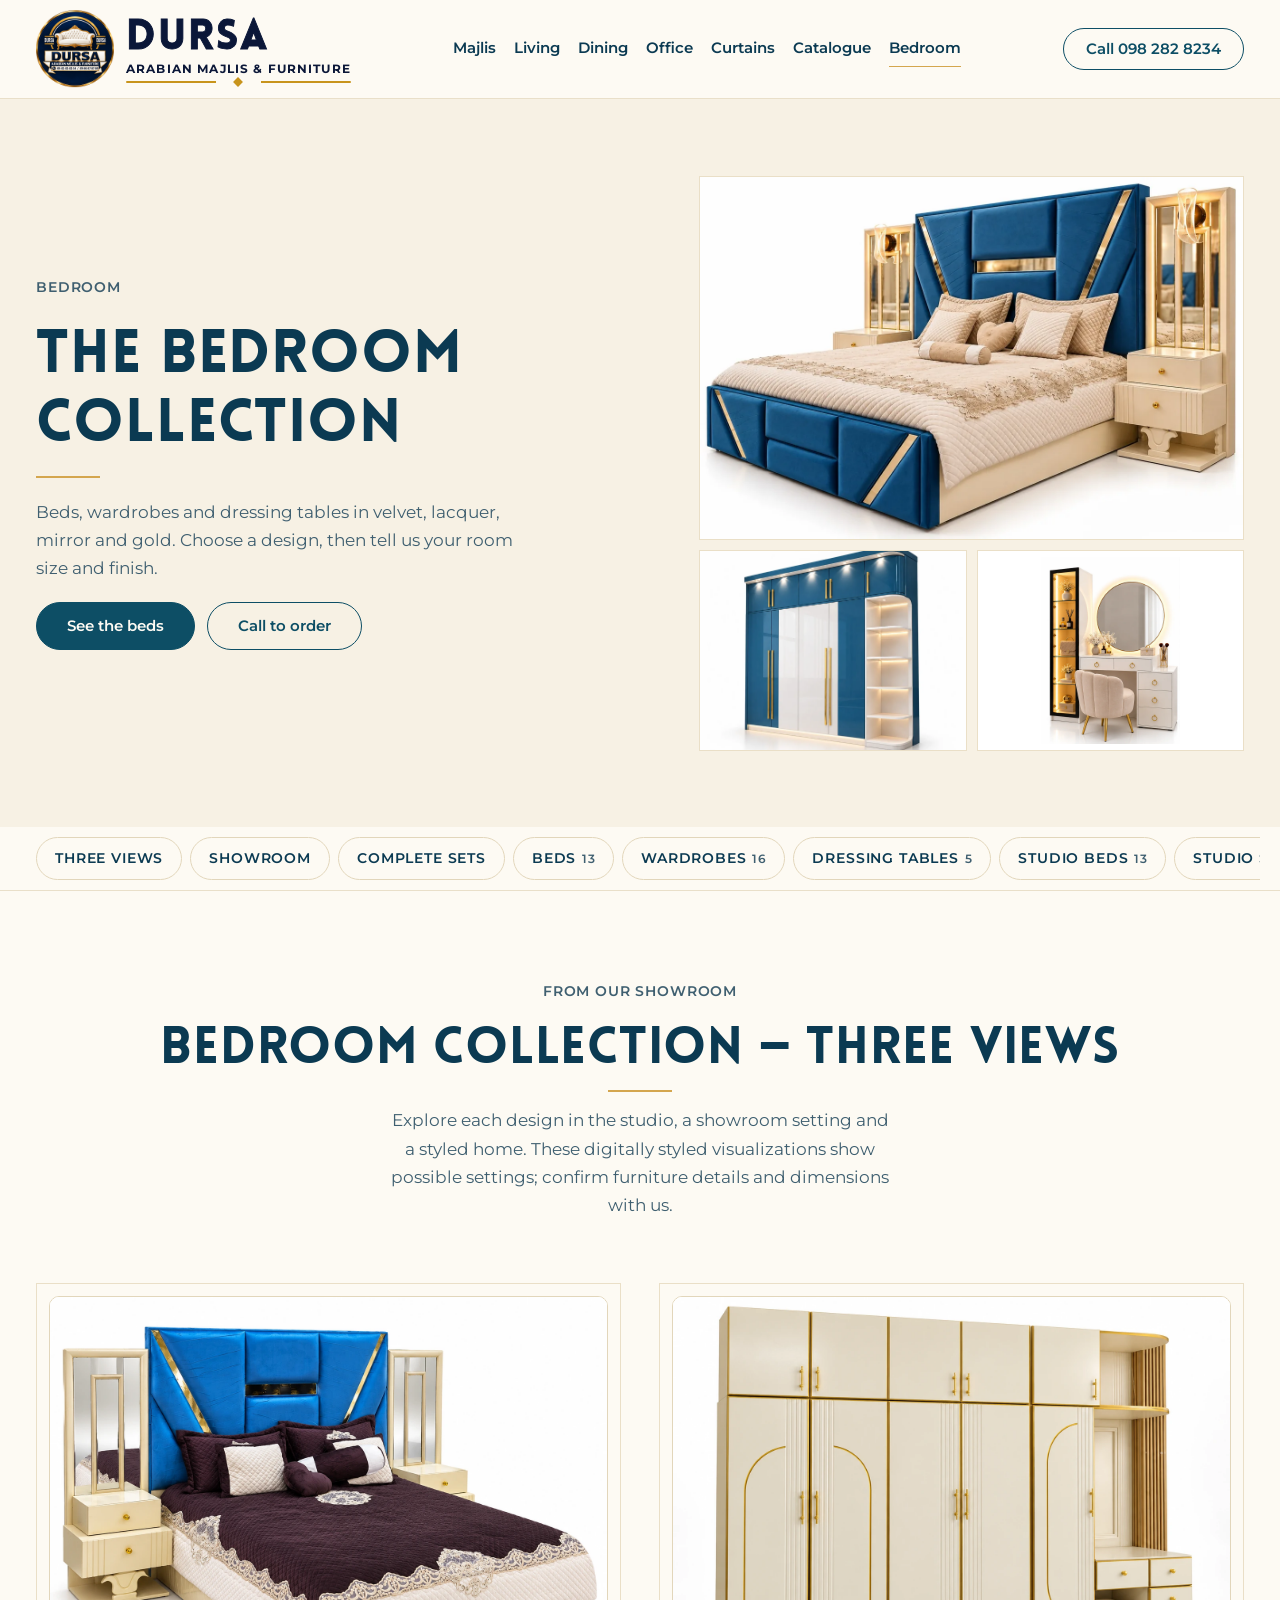
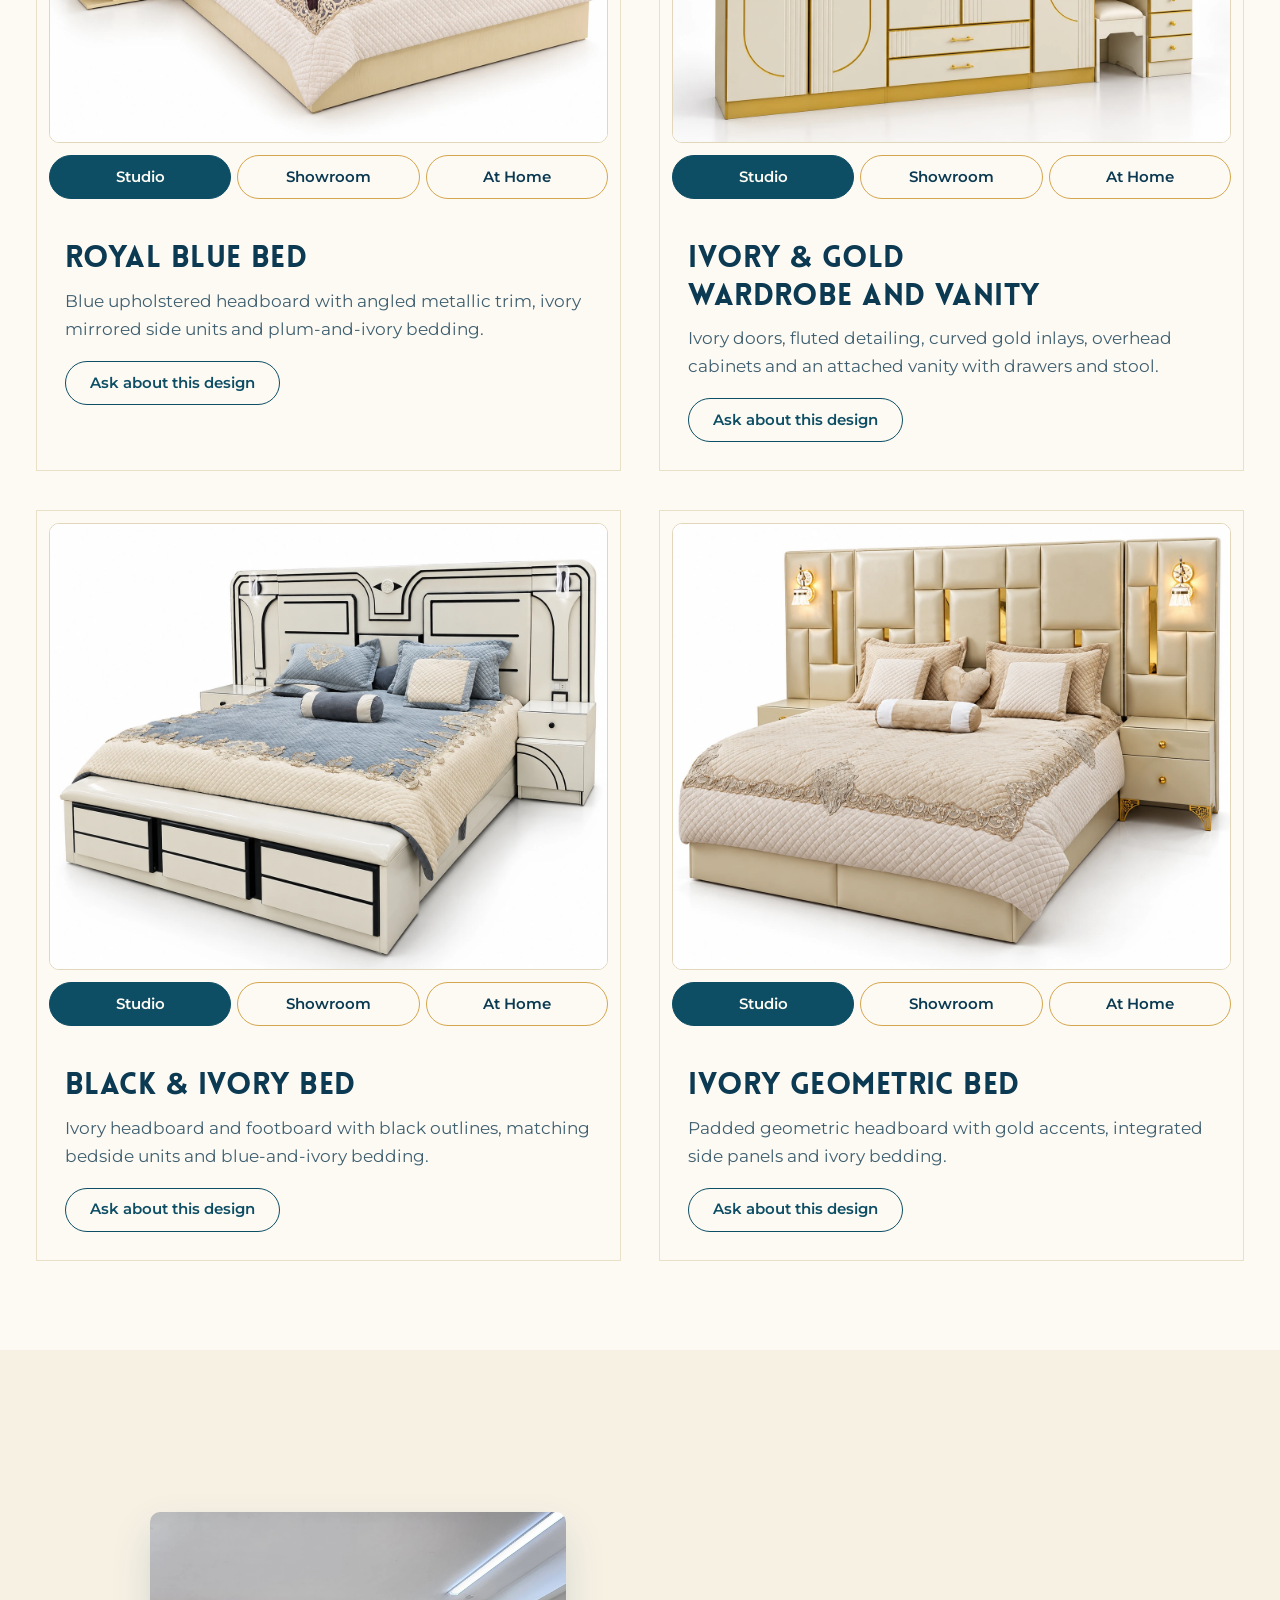
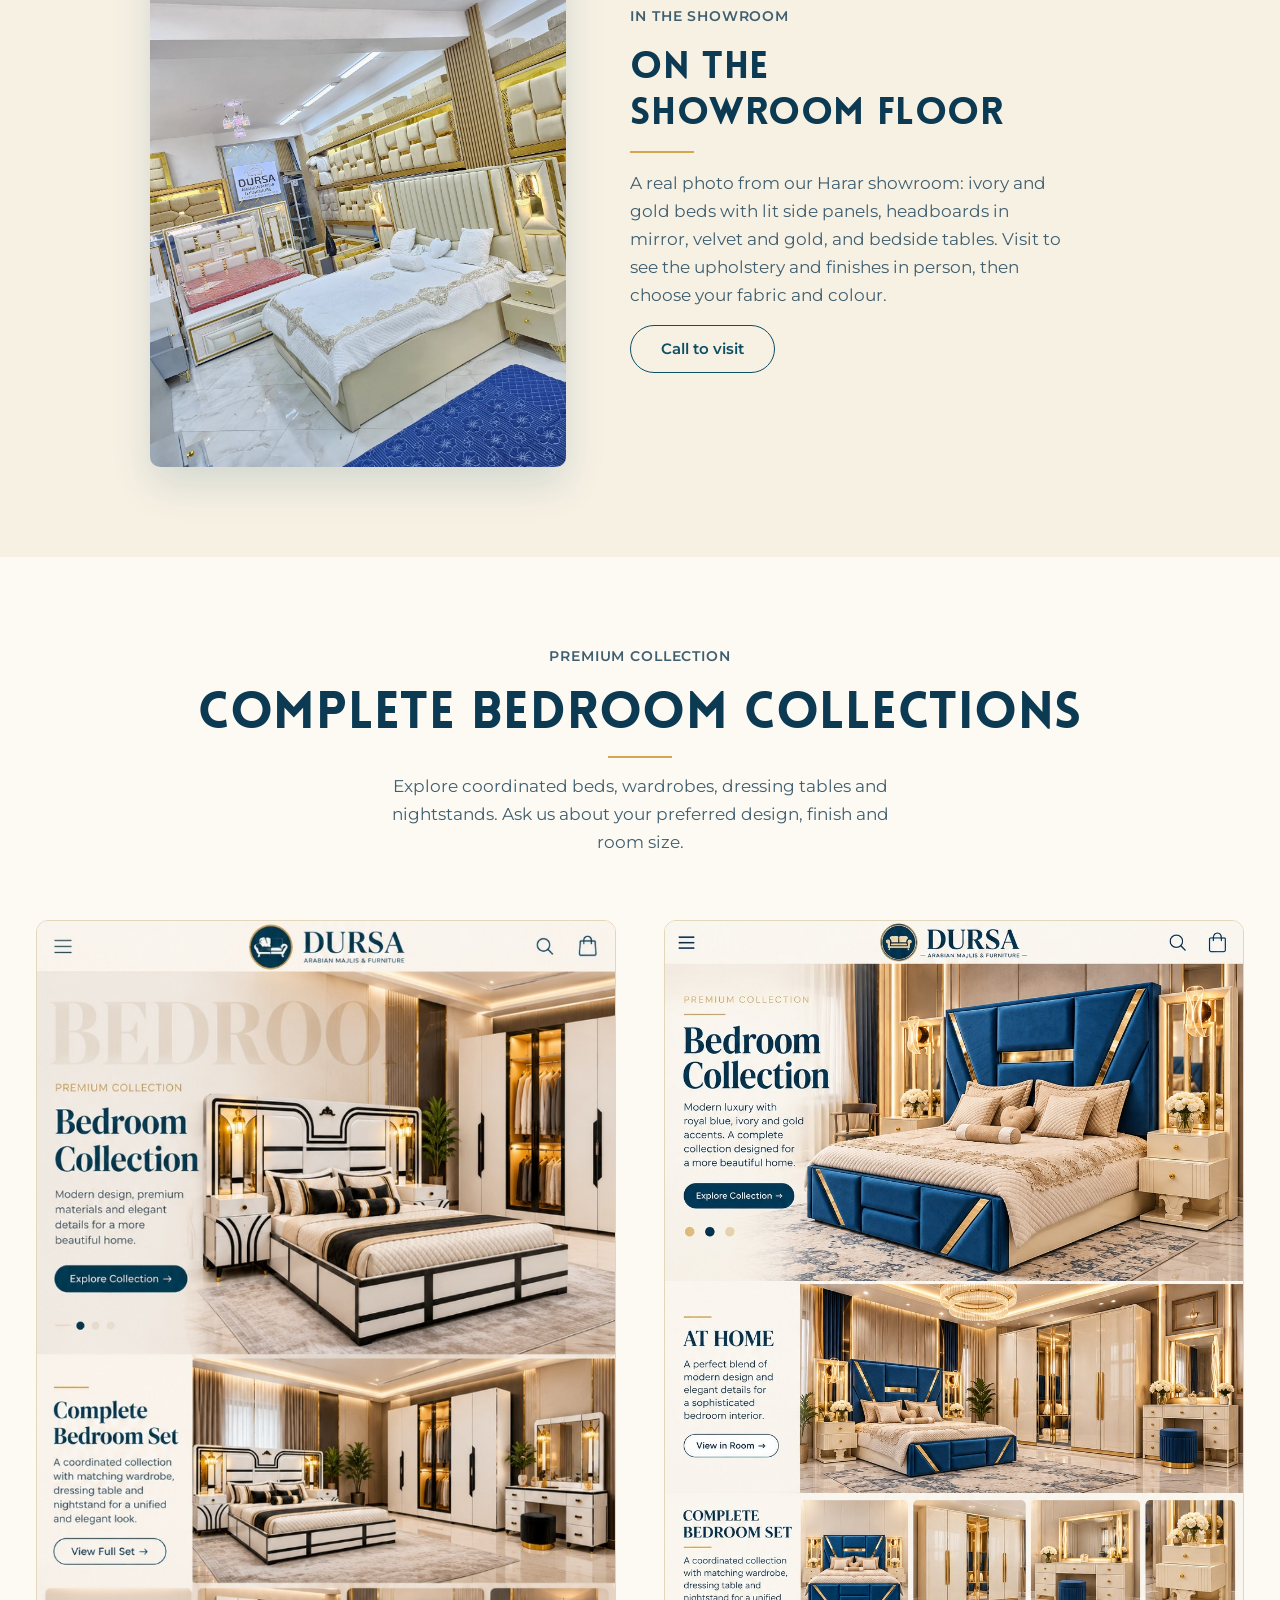
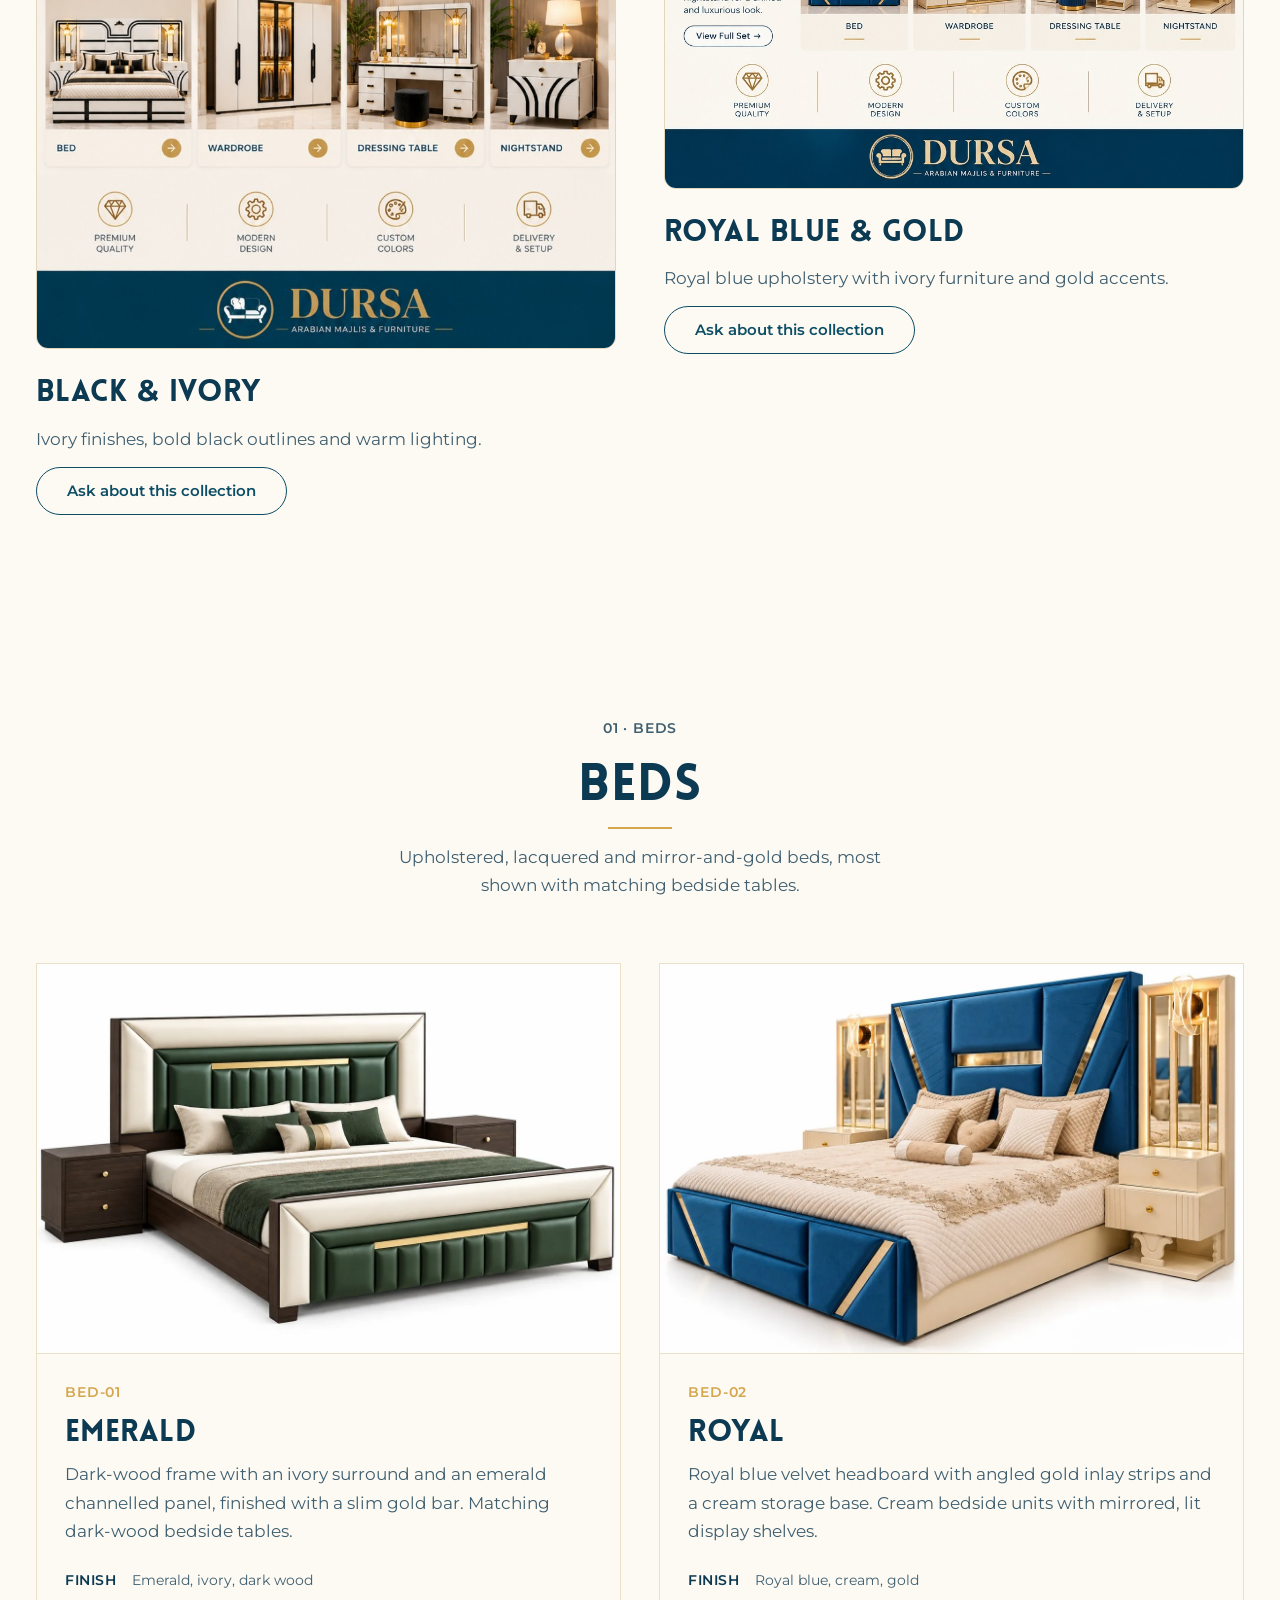
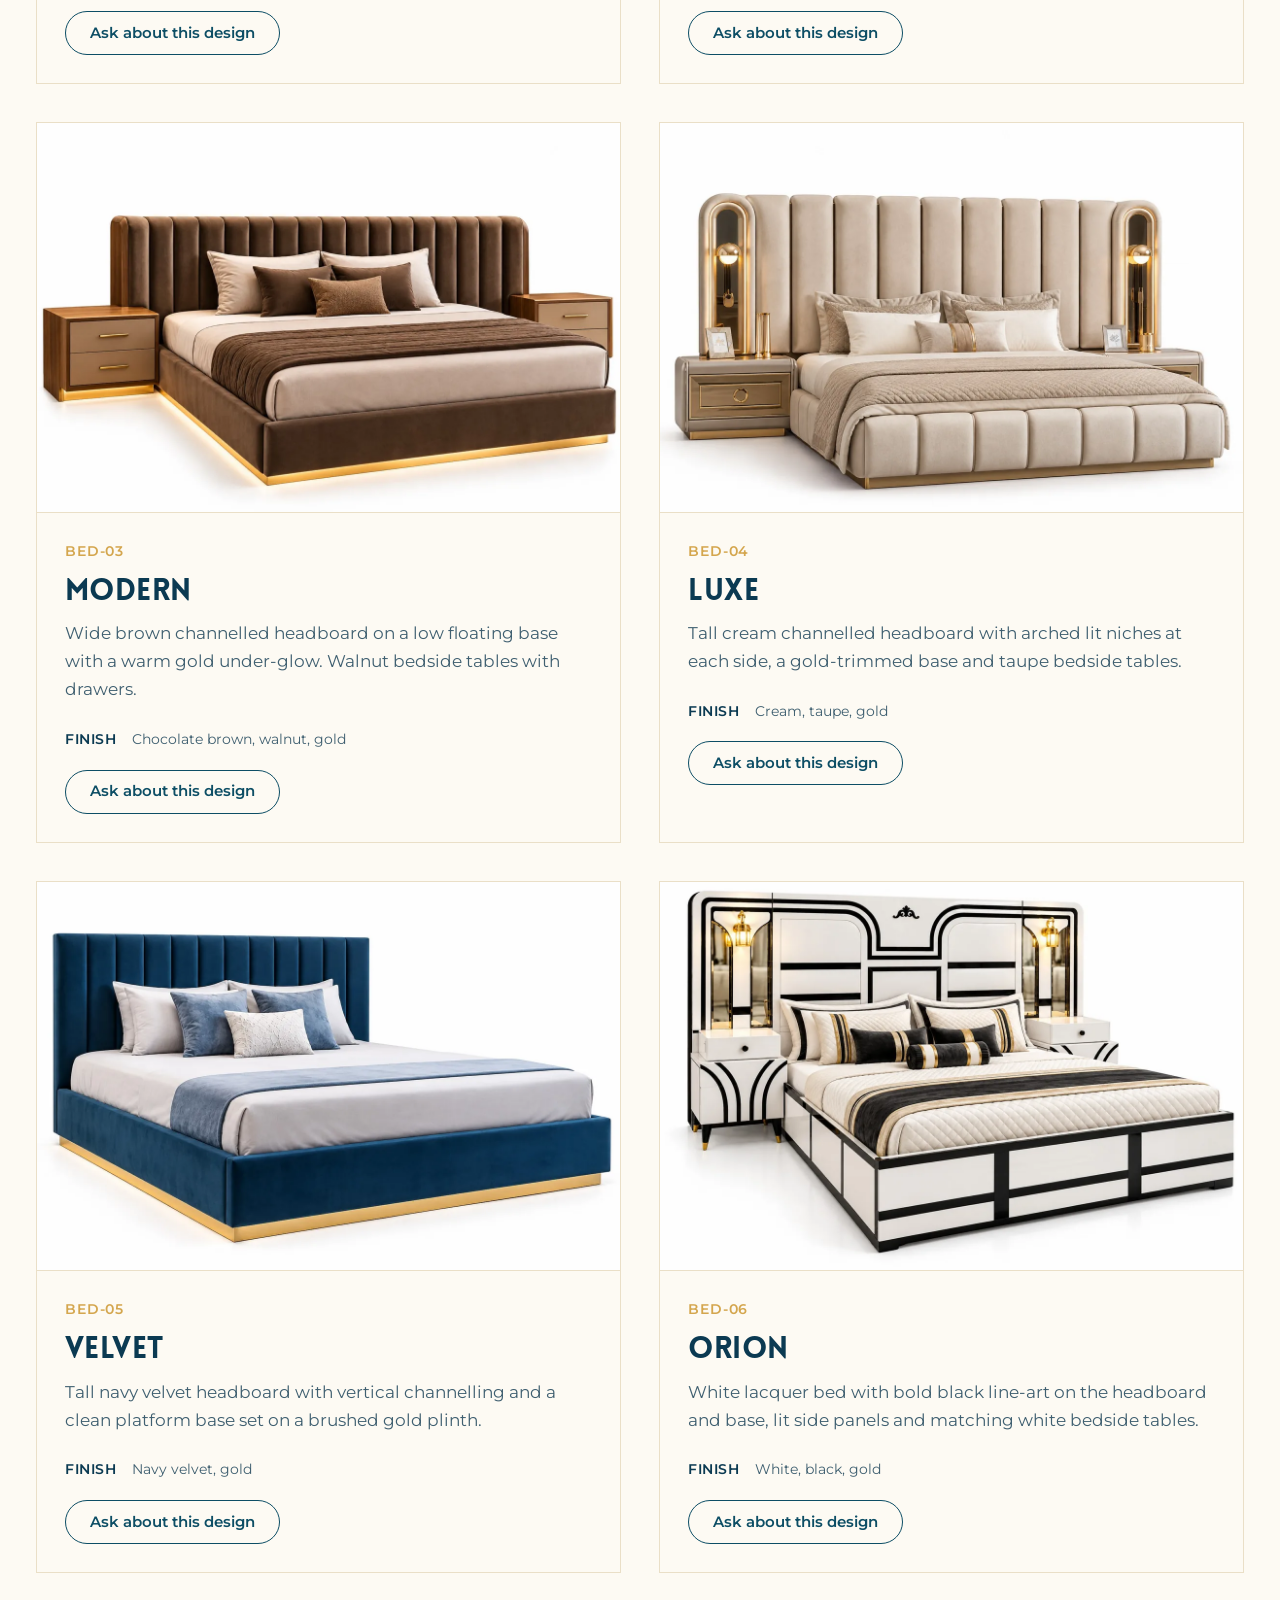
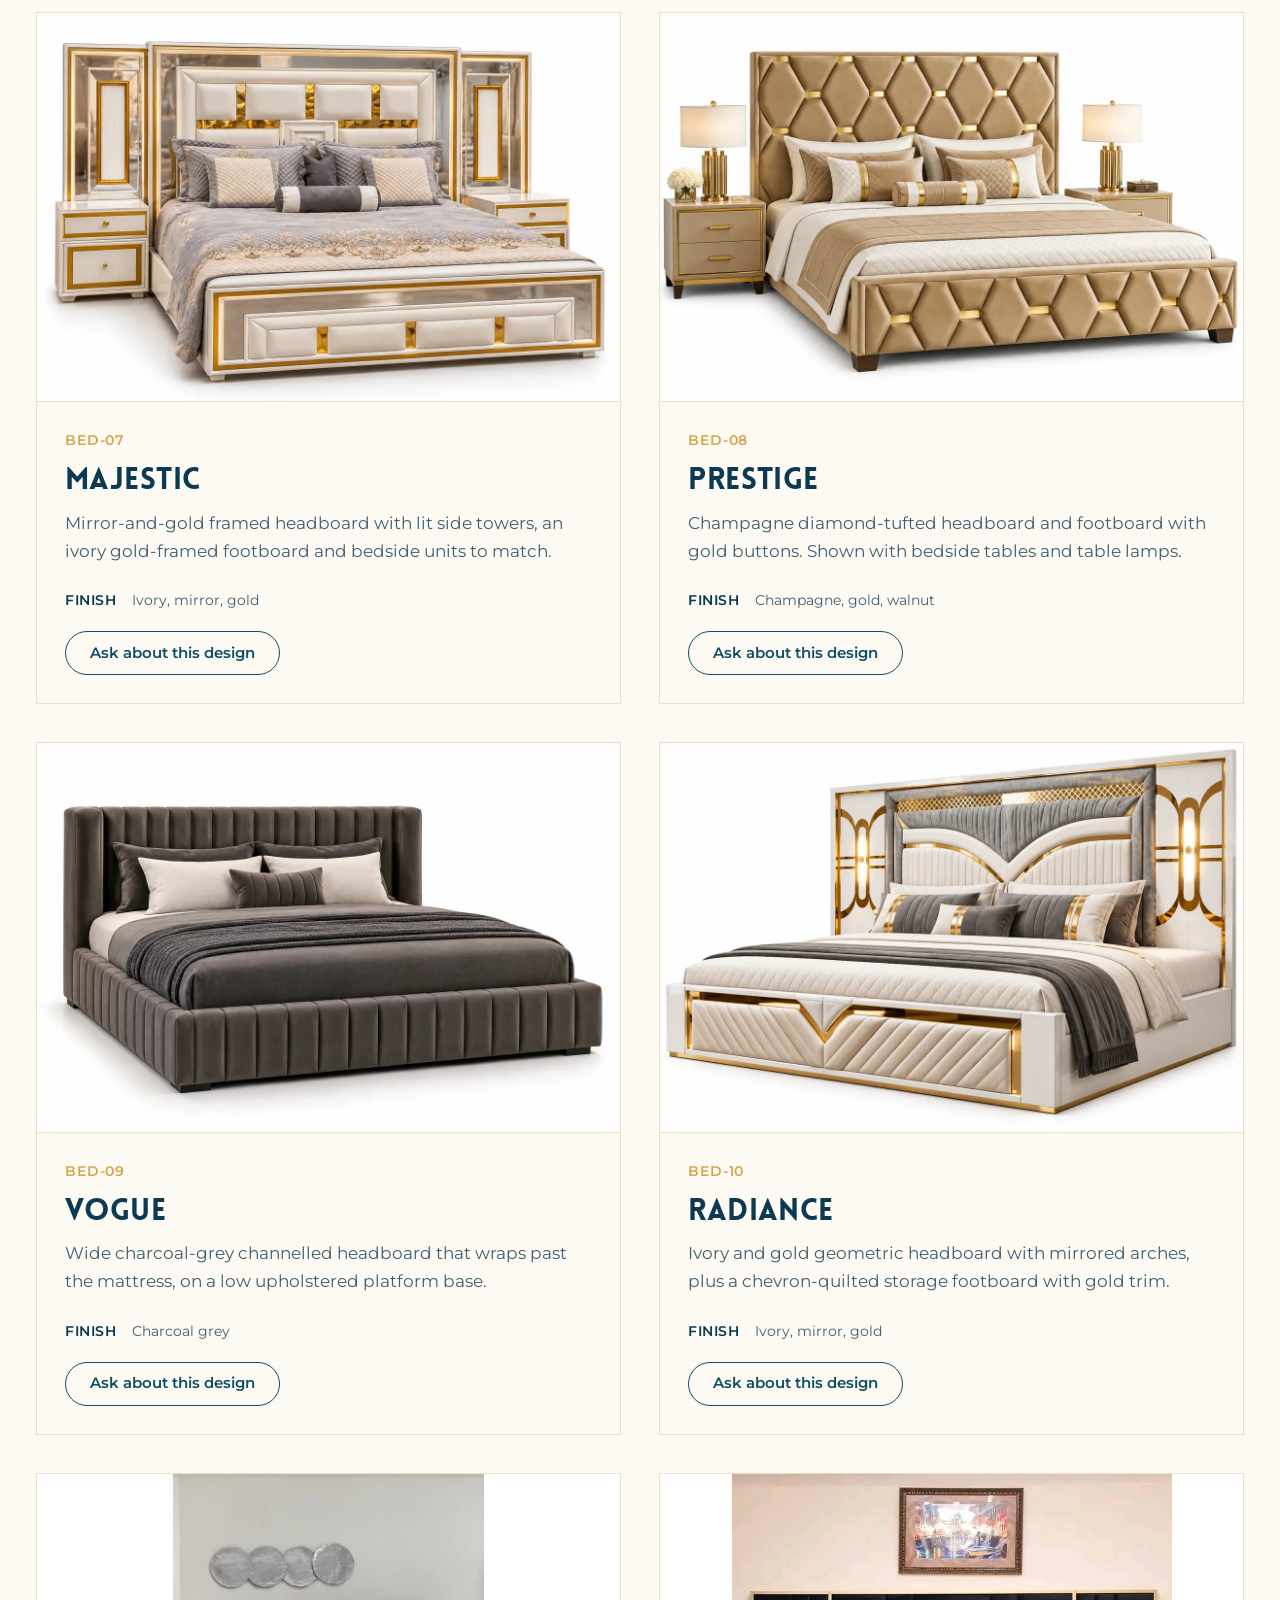
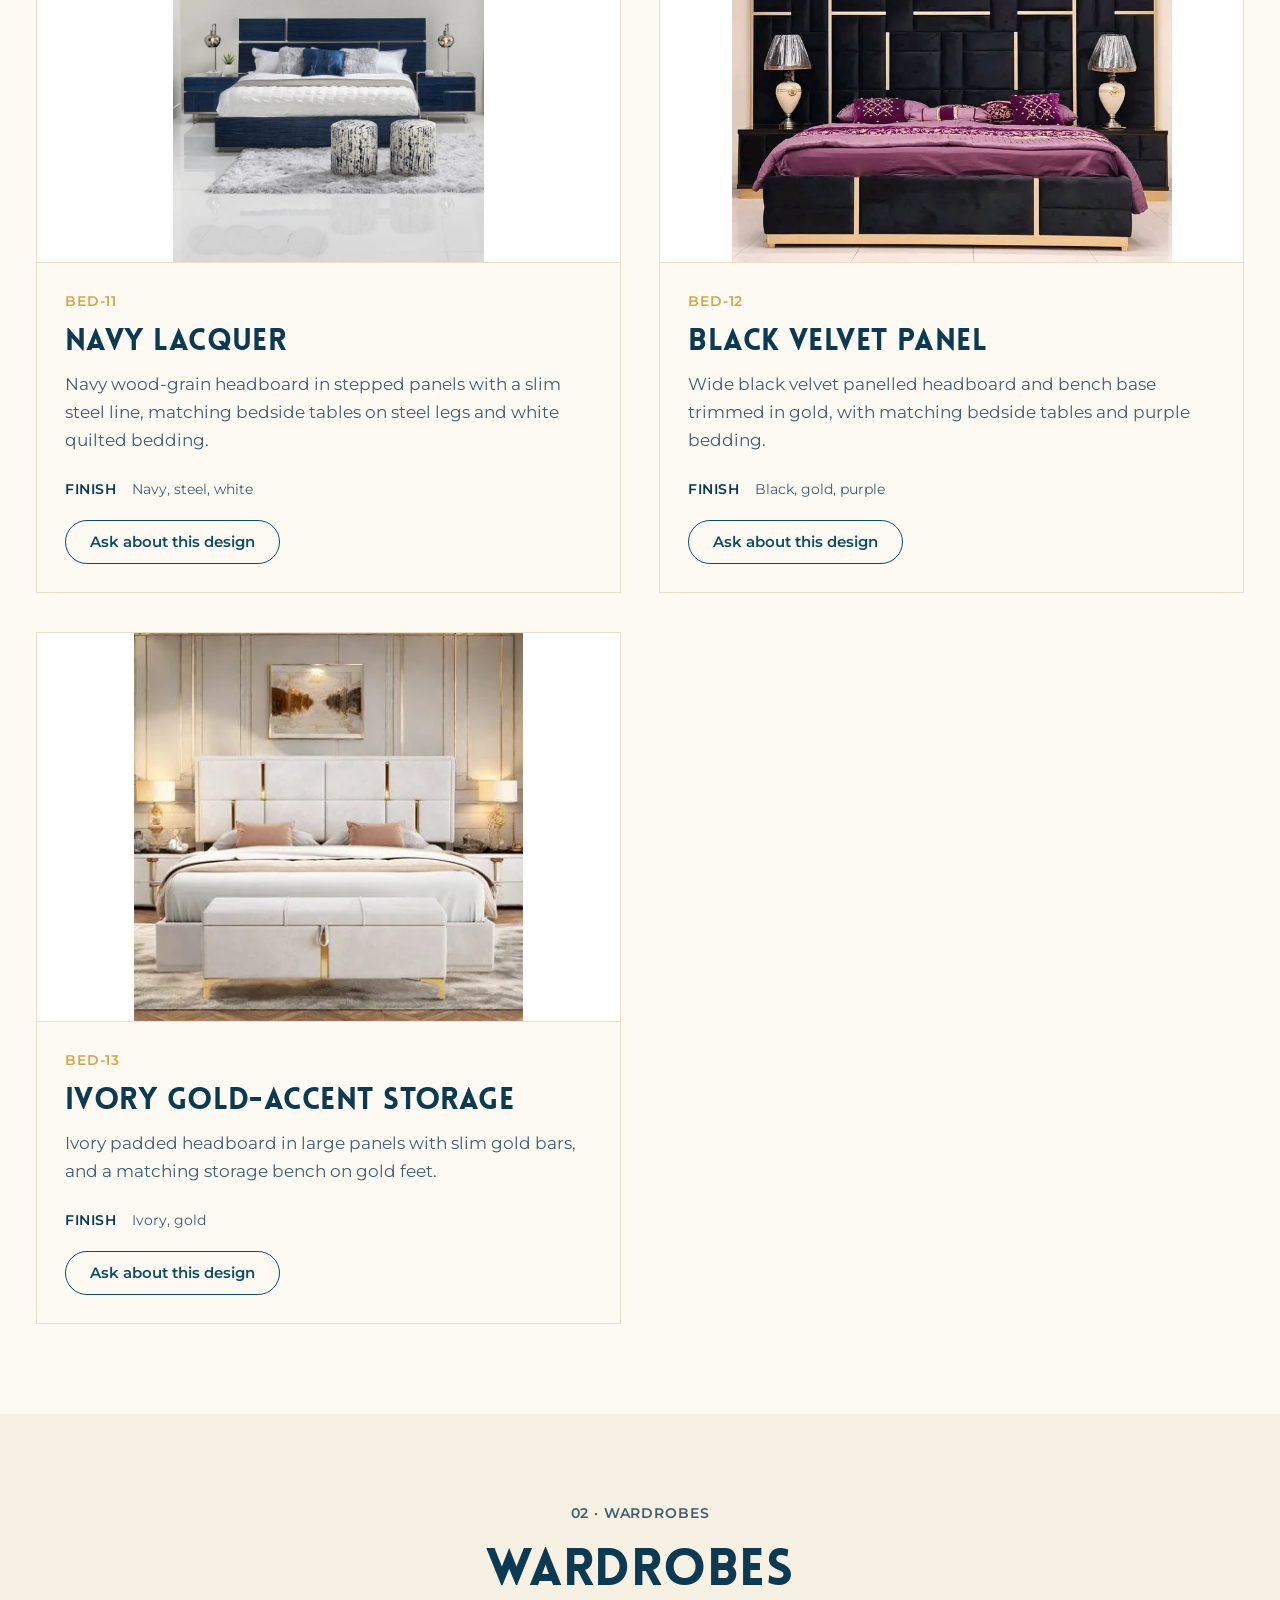
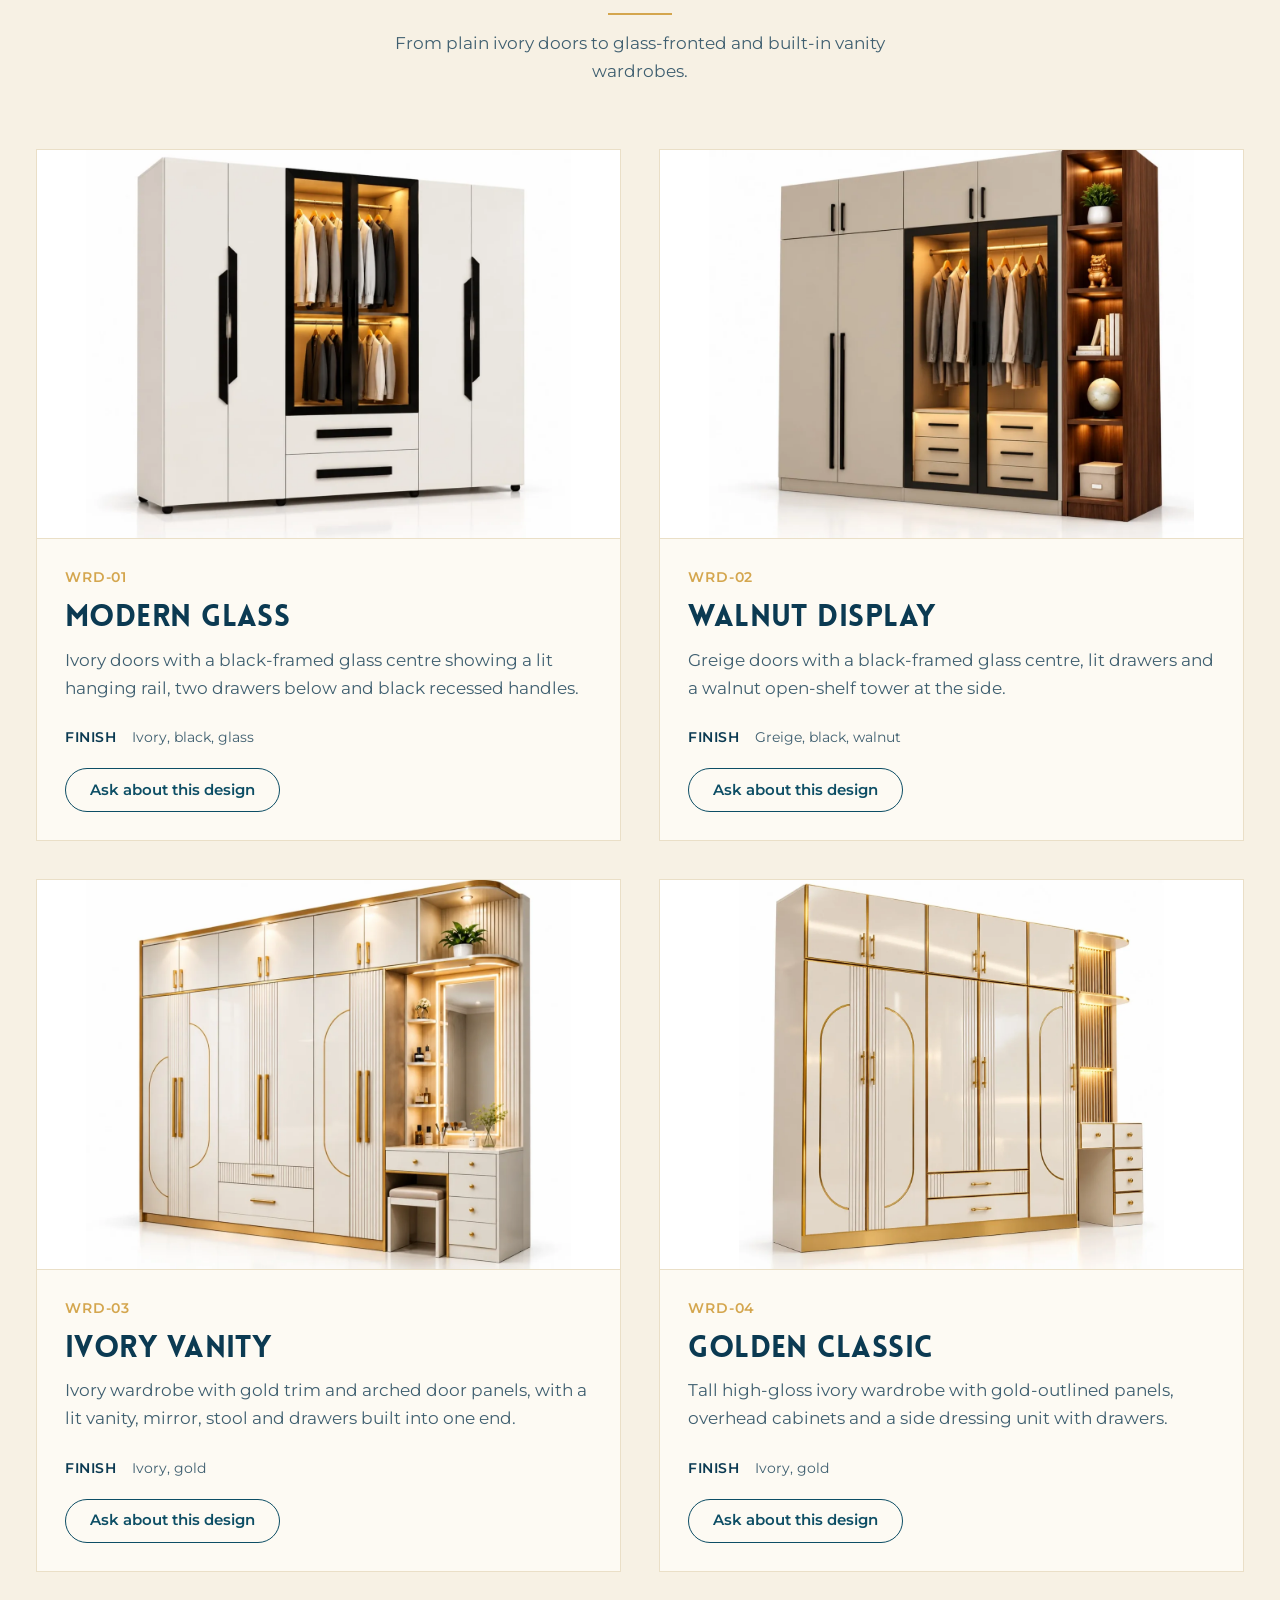
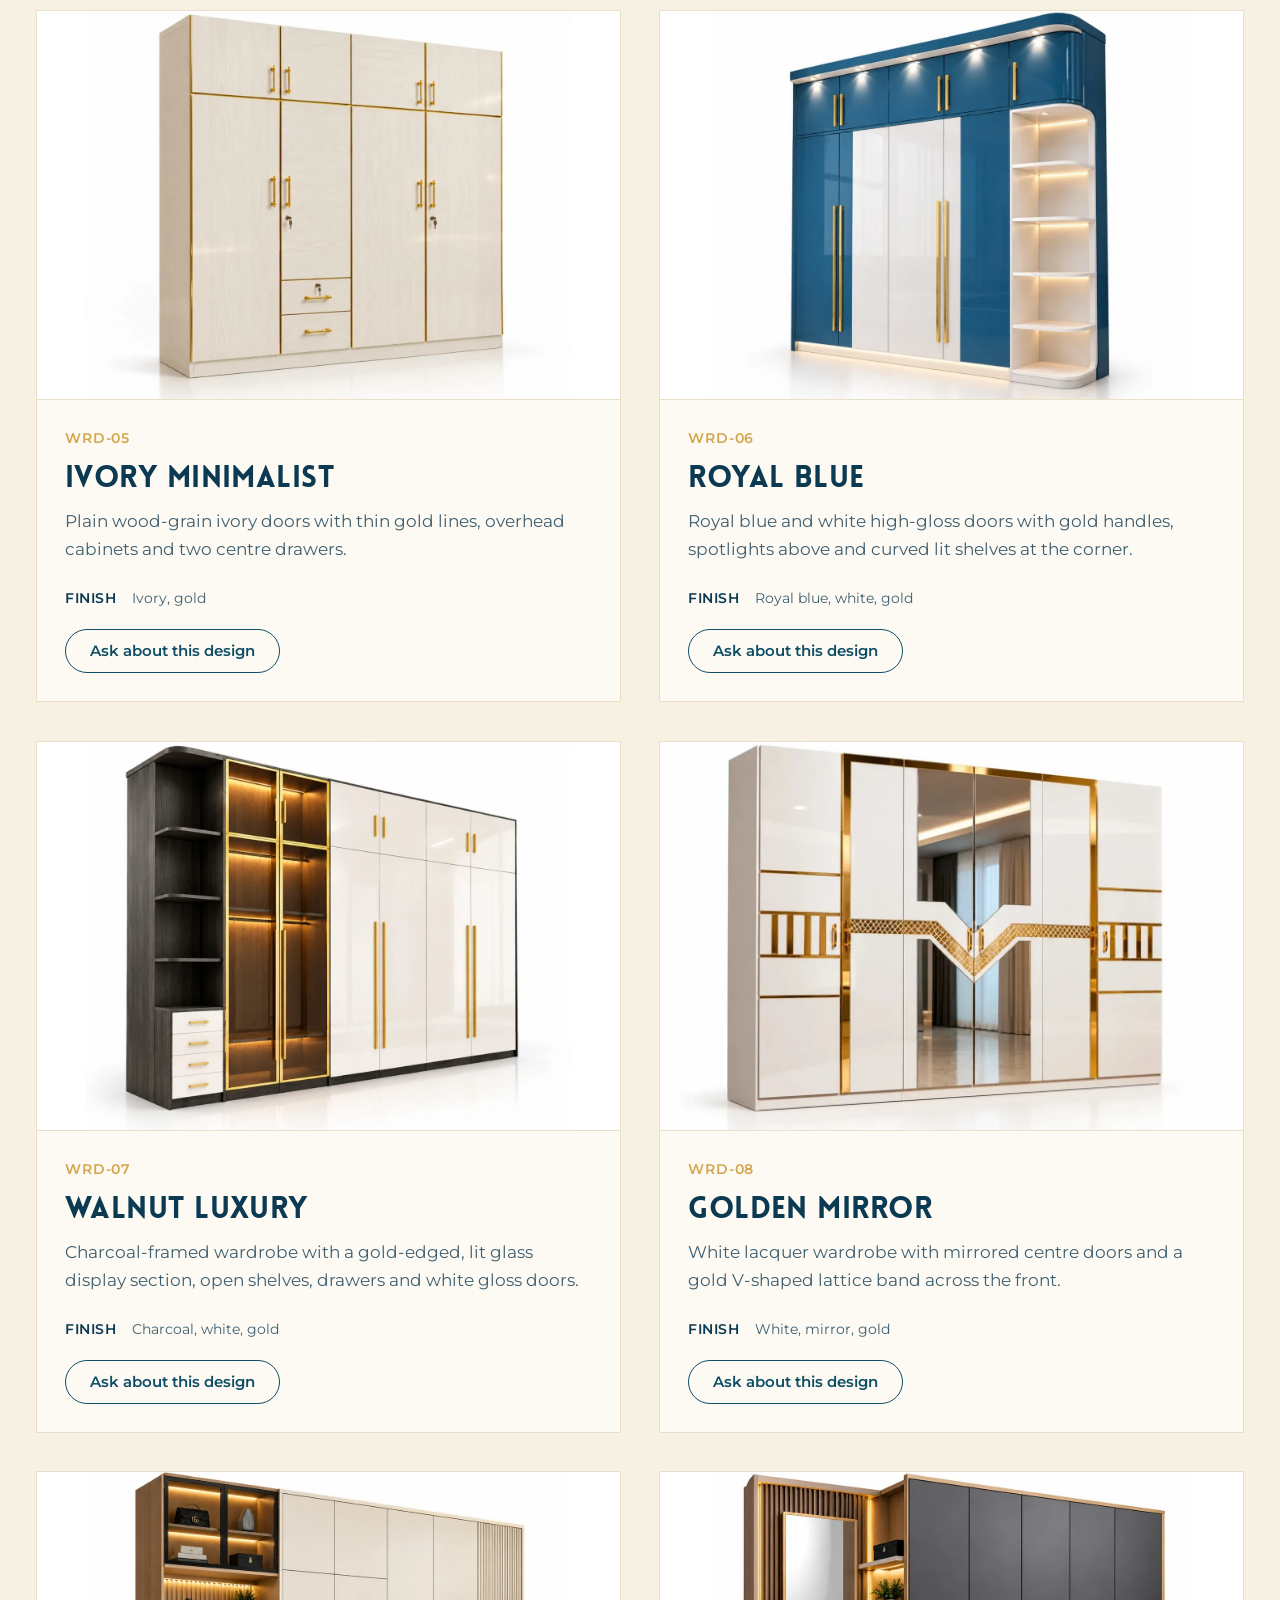
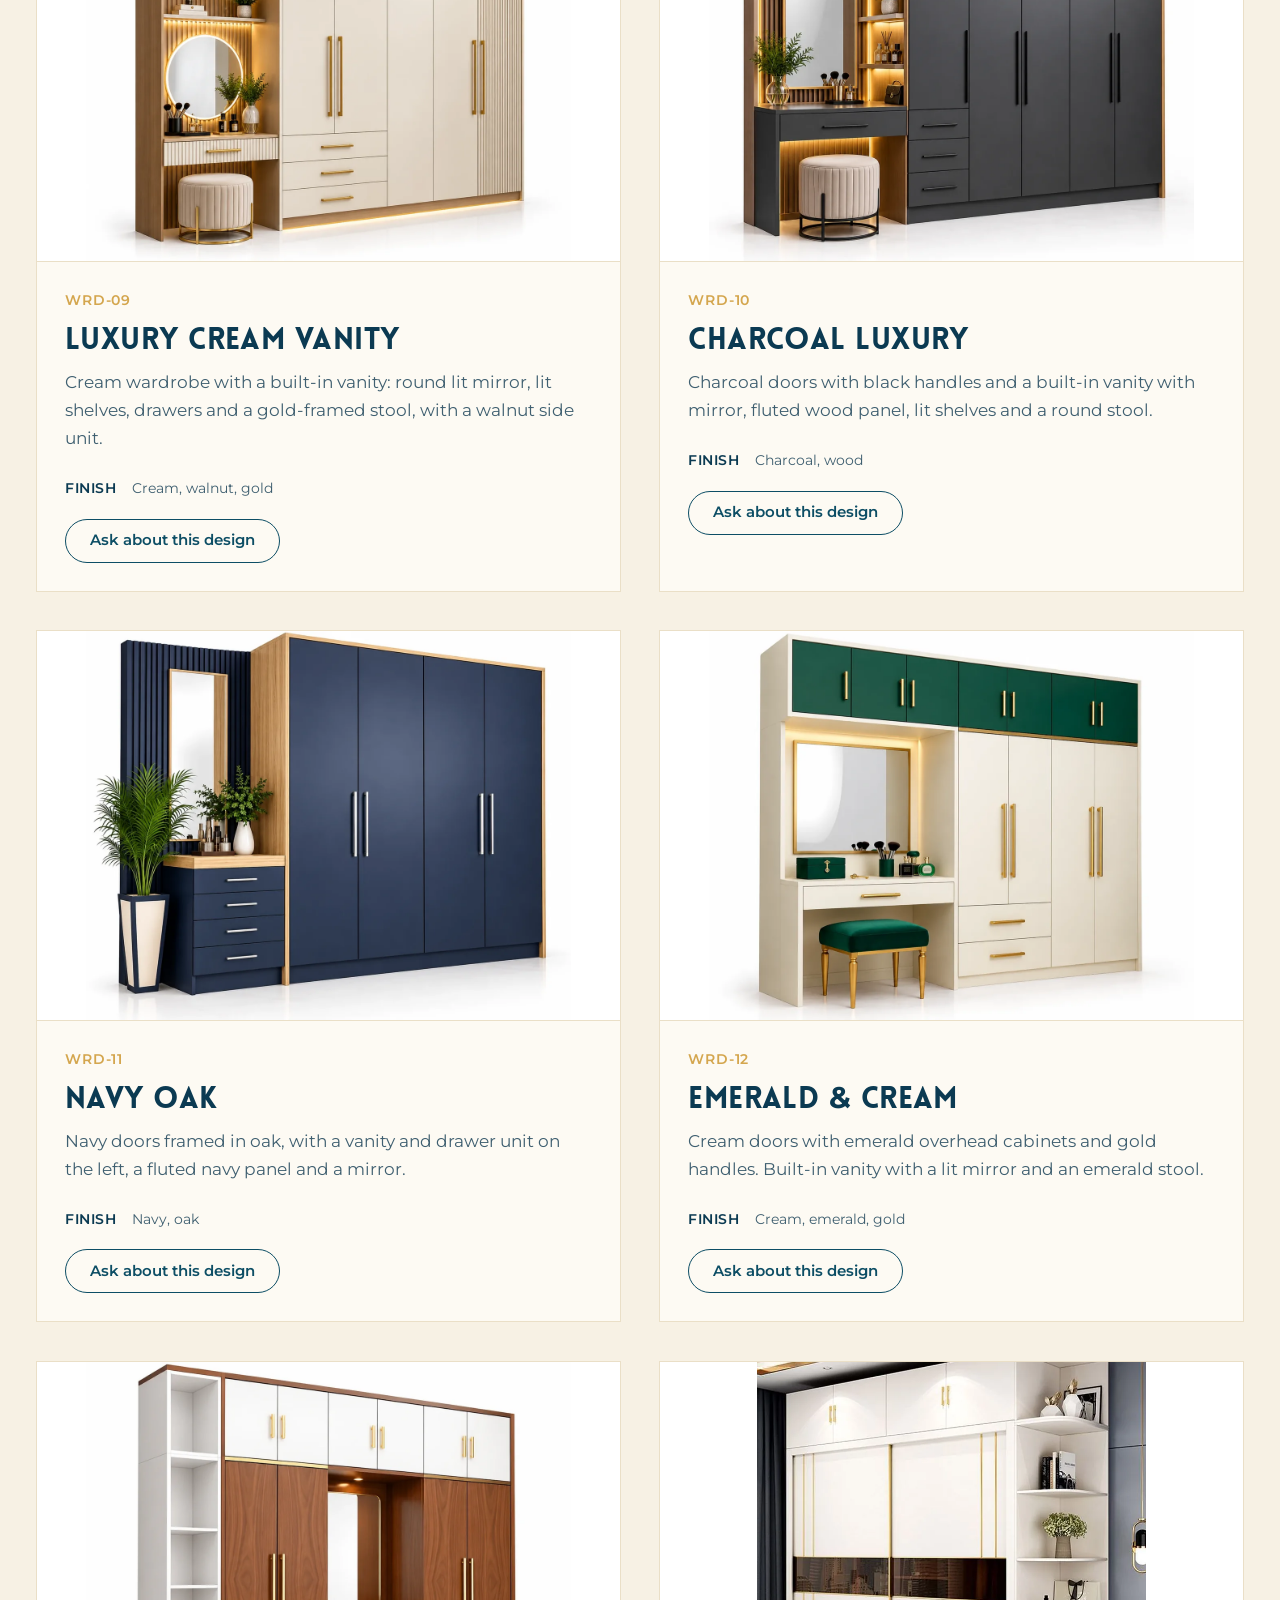
==== commit 59b413d2: "Add files via upload" ====
--- a/bedroom.html
+++ b/bedroom.html
@@ -9,7 +9,9 @@
 <link rel="apple-touch-icon" sizes="180x180" href="dursa-icon-180.png">
 <link rel="manifest" href="site.webmanifest">
 <title>Bedroom Collection | DURSA</title>
-<link rel="preconnect" href="https://fonts.gstatic.com" crossorigin>
+<link rel="preload" href="lovelo-black.woff2" as="font" type="font/woff2" crossorigin>
+<link rel="preload" href="montserrat-400.woff" as="font" type="font/woff" crossorigin>
+<link rel="preload" href="montserrat-600.woff" as="font" type="font/woff" crossorigin>
 <style>
 /* Layout: ivory showroom pages. Hero = ghost word + product left, copy right. Split rows, full-bleed "At Home" shots, teal footer band. */
 :root{
--- a/typography.css
+++ b/typography.css
@@ -1,12 +1,15 @@
-@font-face{font-family:Lovelo;src:url("fonts/lovelo-black.woff2") format("woff2");font-style:normal;font-weight:700;font-display:swap}
-@font-face{font-family:Montserrat;src:url("fonts/montserrat-400.woff") format("woff");font-style:normal;font-weight:400;font-display:swap}
-@font-face{font-family:Montserrat;src:url("fonts/montserrat-500.woff") format("woff");font-style:normal;font-weight:500;font-display:swap}
-@font-face{font-family:Montserrat;src:url("fonts/montserrat-600.woff") format("woff");font-style:normal;font-weight:600;font-display:swap}
-@font-face{font-family:Montserrat;src:url("fonts/montserrat-700.woff") format("woff");font-style:normal;font-weight:700;font-display:swap}
+/* Metric-matched fallbacks to limit layout shift while the web fonts load. */
+@font-face{font-family:"Lovelo Fallback";src:local("Arial Black"),local("Arial");size-adjust:104%;ascent-override:92%;descent-override:24%;line-gap-override:0%}
+@font-face{font-family:"Montserrat Fallback";src:local("Arial");size-adjust:112%;ascent-override:86%;descent-override:22%;line-gap-override:0%}
+@font-face{font-family:Lovelo;src:url("lovelo-black.woff2") format("woff2");font-style:normal;font-weight:700;font-display:swap}
+@font-face{font-family:Montserrat;src:url("montserrat-400.woff") format("woff");font-style:normal;font-weight:400;font-display:swap}
+@font-face{font-family:Montserrat;src:url("montserrat-500.woff") format("woff");font-style:normal;font-weight:500;font-display:swap}
+@font-face{font-family:Montserrat;src:url("montserrat-600.woff") format("woff");font-style:normal;font-weight:600;font-display:swap}
+@font-face{font-family:Montserrat;src:url("montserrat-700.woff") format("woff");font-style:normal;font-weight:700;font-display:swap}
 /* Lovelo Black headings paired with Montserrat body and interface text. */
 :root{
- --body:"Montserrat","Segoe UI",Arial,sans-serif;
- --display:"Lovelo","Montserrat",Arial,sans-serif;
+ --body:"Montserrat","Montserrat Fallback","Segoe UI",Arial,sans-serif;
+ --display:"Lovelo","Lovelo Fallback","Montserrat",Arial,sans-serif;
  --type-body:1.0625rem;
  --type-small:.875rem;
 }
